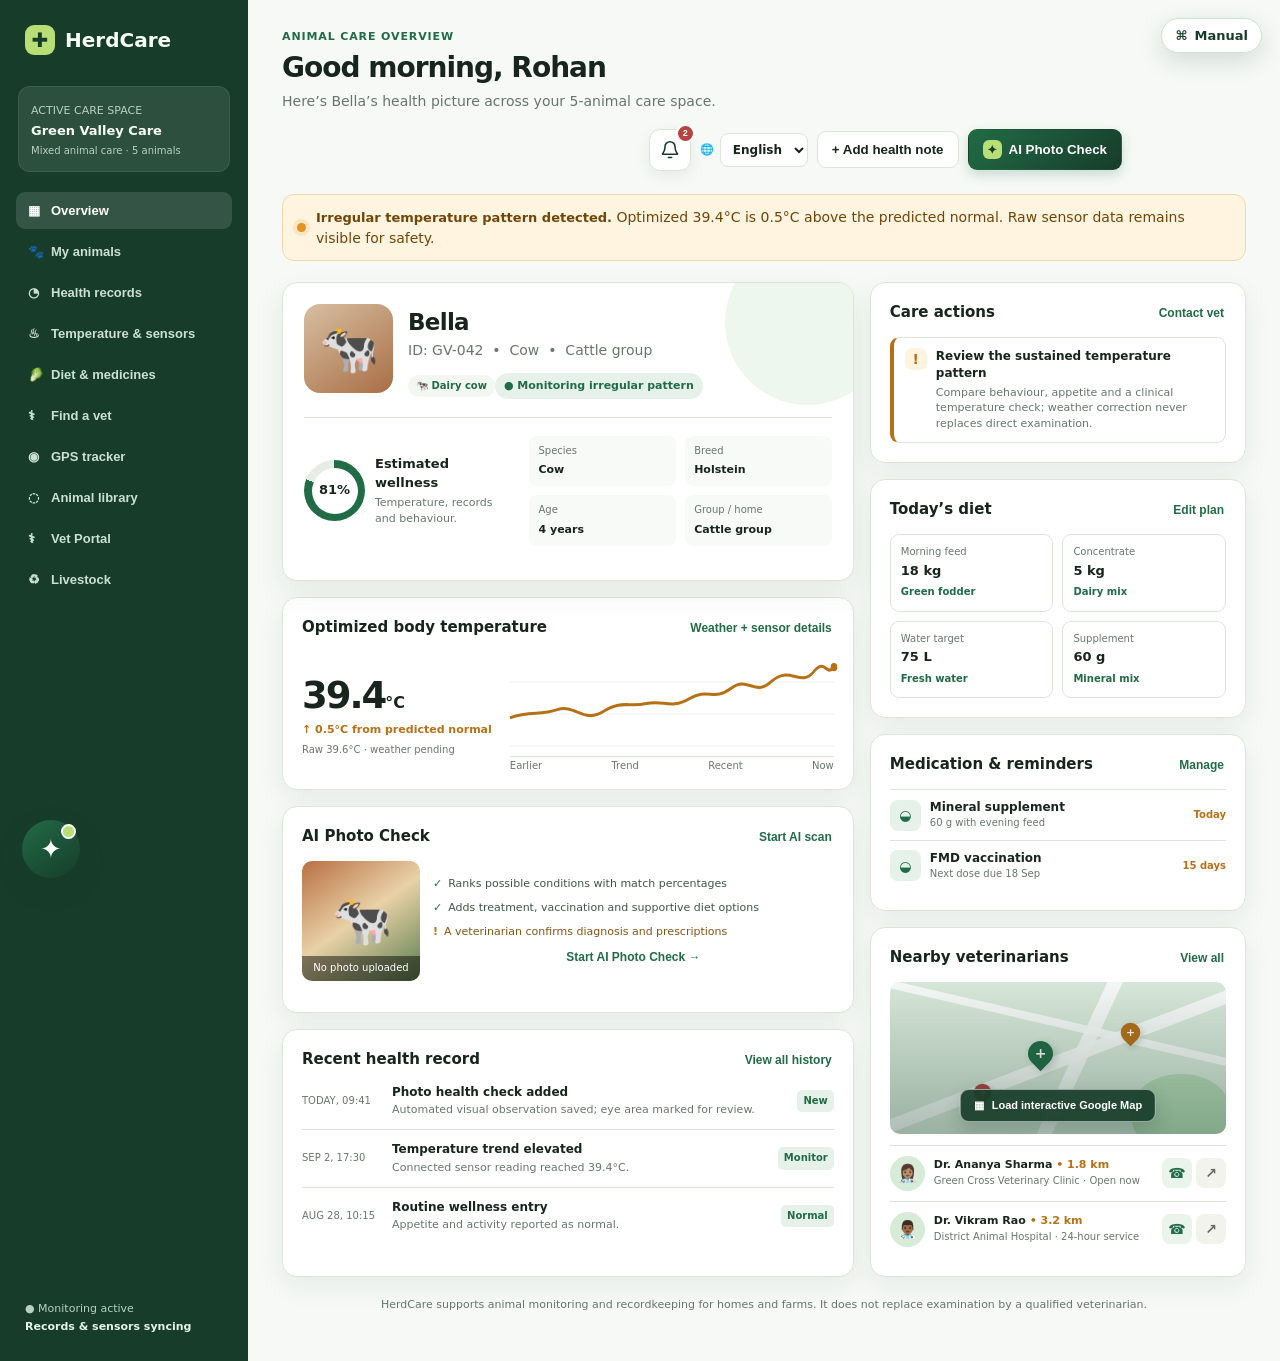
==== index.html @ 25c7f301 "Polish overview dashboard layout" ====
<!doctype html>
<html lang="en">
<head>
  <meta charset="utf-8">
  <meta name="viewport" content="width=device-width, initial-scale=1">
  <title>HerdCare — Animal Health & Herd Manager</title>
  <style>
    :root{--forest:#173d2a;--green:#216b46;--lime:#b7df75;--pale:#e6f2e9;--ink:#17251d;--muted:#68766c;--paper:#f6f9f5;--white:#fff;--line:#dce5dc;--amber:#b87017;--amber-bg:#fff4df;--red:#b74440;--red-bg:#fbe9e8;--shadow:0 14px 34px rgba(29,61,41,.08)}
    *{box-sizing:border-box}body{margin:0;background:var(--paper);color:var(--ink);font:14px/1.45 Inter,ui-sans-serif,system-ui,-apple-system,"Segoe UI",sans-serif}.shell{display:grid;grid-template-columns:248px 1fr;min-height:100vh}.sidebar{background:var(--forest);color:#f7fff8;padding:25px 16px;display:flex;flex-direction:column}.brand{display:flex;gap:10px;align-items:center;padding:0 9px;font-size:20px;font-weight:850}.brand-mark{width:30px;height:30px;display:grid;place-items:center;border-radius:9px;background:var(--lime);color:var(--forest);font-weight:900}.farm{margin:31px 2px 20px;padding:12px;border-radius:12px;background:#ffffff18;border:1px solid #ffffff15}.farm small,.side-foot{font-size:11px;color:#b8d1be}.farm strong{display:block;margin-top:3px;font-size:13px}.nav{display:grid;gap:4px}.nav button{border:0;background:transparent;color:#cce0d1;text-align:left;border-radius:9px;padding:11px 12px;font-weight:700;font-size:13px}.nav button:hover,.nav button.active{color:#fff;background:#ffffff20}.nav span{display:inline-block;width:23px}.side-foot{margin-top:auto;padding:0 9px;line-height:1.6}.side-foot strong{color:#e4f2e6;font-size:11px}.main{max-width:1530px;margin:auto;padding:29px 34px 48px;width:100%}.top{display:flex;justify-content:space-between;gap:18px;align-items:flex-start;margin-bottom:23px}.eyebrow{font-size:11px;font-weight:850;color:var(--green);letter-spacing:.08em;text-transform:uppercase}.top h1{font-size:28px;letter-spacing:-1px;margin:3px 0 2px}.top p{margin:0;color:var(--muted)}.tools{display:flex;gap:9px}.button{border:1px solid transparent;border-radius:9px;padding:10px 14px;background:#fff;color:var(--ink);font-weight:800;white-space:nowrap}.button.ghost{border-color:var(--line)}.button.primary{background:var(--green);color:#fff;box-shadow:0 5px 12px #216b4635}.card{background:#fff;border:1px solid var(--line);border-radius:15px;box-shadow:var(--shadow)}.notice{padding:12px 14px;border:1px solid #f0d7ae;border-radius:12px;background:var(--amber-bg);color:#714508;display:flex;gap:10px;align-items:center;margin-bottom:21px}.notice-dot{width:9px;height:9px;border-radius:50%;background:#e49322;box-shadow:0 0 0 4px #fbe5c0;flex:none}.notice strong{font-size:13px}.dashboard{display:grid;grid-template-columns:minmax(420px,1.52fr) minmax(330px,1fr);gap:20px}.stack{display:grid;gap:20px}.profile{padding:21px;overflow:hidden;position:relative}.profile:after{content:"";position:absolute;right:-37px;top:-43px;width:165px;height:165px;border-radius:50%;background:#edf7ee}.profile-head{display:flex;gap:15px;position:relative;z-index:1}.avatar{width:89px;height:89px;border-radius:16px;background:linear-gradient(145deg,#d7bfa1,#a96e46);display:grid;place-items:center;font-size:48px;overflow:hidden;flex:none}.avatar img,.photo-preview img,.tiny-avatar img{width:100%;height:100%;object-fit:cover}.identity h2{font-size:23px;letter-spacing:-.7px;margin:2px 0 1px}.identity p{margin:0;color:var(--muted)}.tag{display:inline-flex;gap:6px;align-items:center;margin-top:12px;padding:5px 9px;border-radius:99px;background:var(--pale);color:var(--green);font-size:11px;font-weight:850}.profile-bottom{display:grid;grid-template-columns:1fr 1.45fr;gap:17px;border-top:1px solid var(--line);padding-top:18px;margin-top:18px;position:relative;z-index:1}.score{display:flex;align-items:center;gap:10px}.score-ring{width:61px;height:61px;border-radius:50%;display:grid;place-items:center;position:relative;flex:none}.score-ring:after{content:"";position:absolute;width:46px;height:46px;border-radius:50%;background:#fff}.score-ring b{position:relative;z-index:1;font-size:13px}.score strong{display:block;font-size:13px}.score small{display:block;color:var(--muted);font-size:11px;margin-top:2px}.details{display:grid;grid-template-columns:repeat(2,1fr);gap:9px}.details div{padding:8px 9px;border-radius:8px;background:#f7faf7}.details small{display:block;color:var(--muted);font-size:10px}.details b{font-size:11px}.section,.wide-card,.info{padding:19px}.head{display:flex;justify-content:space-between;align-items:center;gap:8px;margin-bottom:15px}.head h2{font-size:15px;margin:0}.link{border:0;background:transparent;color:var(--green);font-weight:800;font-size:12px;padding:2px}.temp{display:flex;gap:18px;align-items:flex-end}.temp-main{min-width:117px}.temp-main b{font-size:37px;line-height:1;letter-spacing:-2px}.temp-main b span{font-size:16px;letter-spacing:0}.temp-main small{display:block;color:var(--amber);font-size:11px;font-weight:750;margin-top:8px}.trend{height:106px;flex:1;position:relative;background:repeating-linear-gradient(to bottom,transparent 0,transparent 30px,#edf2ed 31px,transparent 32px);border-bottom:1px solid var(--line)}.trend svg{position:absolute;inset:4px 0 13px;width:100%;height:83px;overflow:visible}.trend-labels{position:absolute;bottom:-17px;left:0;right:0;display:flex;justify-content:space-between;color:var(--muted);font-size:10px}.alerts{display:grid;gap:9px}.alert{padding:10px 11px;border:1px solid var(--line);border-left:4px solid var(--amber);border-radius:9px;display:flex;gap:9px}.alert.urgent{border-left-color:var(--red)}.alert-icon{width:22px;height:22px;border-radius:7px;background:var(--amber-bg);color:var(--amber);display:grid;place-items:center;font-weight:900;flex:none}.urgent .alert-icon{background:var(--red-bg);color:var(--red)}.alert strong{display:block;font-size:12px}.alert p{font-size:11px;color:var(--muted);margin:2px 0 0}.photo-check{display:grid;grid-template-columns:118px 1fr;gap:13px}.photo-preview{min-height:120px;position:relative;overflow:hidden;border-radius:10px;background:linear-gradient(145deg,#b87043,#e9d1a7 48%,#587d4d);display:grid;place-items:center;font-size:49px}.photo-preview small{position:absolute;bottom:0;left:0;right:0;padding:5px 6px;background:#0007;color:#fff;text-align:center;font-size:10px}.checklist{align-content:center;display:grid;gap:8px}.check{font-size:11px;color:#3d5744}.check:before{content:"✓";font-weight:900;color:var(--green);margin-right:6px}.check.warn{color:#875313}.check.warn:before{content:"!";color:var(--amber)}.log{display:grid}.log-row{display:grid;grid-template-columns:80px 1fr auto;gap:10px;align-items:center;padding:11px 0;border-top:1px solid var(--line)}.log-row:first-child{border-top:0;padding-top:0}.date{font-size:10px;color:var(--muted);text-transform:uppercase}.log-row strong{display:block;font-size:12px}.log-row p{font-size:11px;color:var(--muted);margin:1px 0 0}.mini{padding:4px 6px;border-radius:5px;background:var(--pale);color:var(--green);font-size:10px;font-weight:800}.diet-grid{display:grid;grid-template-columns:1fr 1fr;gap:9px}.diet-item{padding:10px;border:1px solid var(--line);border-radius:9px}.diet-item small{display:block;font-size:10px;color:var(--muted)}.diet-item b{font-size:13px}.diet-item span{font-size:10px;font-weight:800;color:var(--green)}.med{display:flex;gap:9px;align-items:center;padding:9px 0;border-top:1px solid var(--line)}.med:first-of-type{padding-top:0;border-top:0}.med-icon{display:grid;place-items:center;width:31px;height:31px;border-radius:8px;background:var(--pale);color:var(--green)}.med strong{display:block;font-size:12px}.med small{display:block;color:var(--muted);font-size:10px}.due{margin-left:auto;color:var(--amber);font-size:10px;font-weight:800}.map{height:152px;border-radius:10px;overflow:hidden;position:relative;background:#dcebdd;margin-bottom:11px}.road{position:absolute;background:#fff;opacity:.9}.road.a{width:140%;height:13px;left:-20%;top:48%;transform:rotate(-21deg)}.road.b{width:14px;height:155%;left:54%;top:-25%;transform:rotate(25deg)}.road.c{width:120%;height:8px;left:-15%;top:22%;transform:rotate(13deg)}.park{position:absolute;bottom:-20px;right:-5px;width:100px;height:80px;border-radius:48%;background:#b9dcb9}.pin{position:absolute;width:25px;height:25px;border-radius:50% 50% 50% 0;background:var(--green);transform:rotate(-45deg);box-shadow:0 4px 8px #173d2a33}.pin:after{content:"+";position:absolute;inset:0;display:grid;place-items:center;color:#fff;font-weight:900;transform:rotate(45deg)}.pin.a{left:41%;top:39%}.pin.b{left:68%;top:25%;background:var(--amber);scale:.78}.pin.c{left:24%;top:65%;background:var(--red);scale:.7}.vet{display:grid;grid-template-columns:36px 1fr auto;align-items:center;gap:8px;padding:10px 0;border-top:1px solid var(--line)}.vet:first-of-type{border-top:0}.vet-avatar{display:grid;place-items:center;width:35px;height:35px;border-radius:50%;background:#d6ebd8;font-size:17px}.vet strong{display:block;font-size:11px}.vet small{display:block;color:var(--muted);font-size:10px;margin-top:1px}.vet-actions{display:flex;gap:4px}.round{border:0;width:30px;height:30px;border-radius:8px;background:#eaf4eb;color:var(--green);display:grid;place-items:center;text-decoration:none;font-weight:900}.round.alt{background:#f3f3ed;color:#666}.page{display:none}.page.active{display:block}.page-head{display:flex;align-items:end;justify-content:space-between;gap:14px;margin-bottom:22px}.page-head h1{font-size:26px;letter-spacing:-.8px;margin:0}.page-head p{color:var(--muted);margin:4px 0 0}.cattle-grid{display:grid;grid-template-columns:repeat(auto-fill,minmax(240px,1fr));gap:15px}.animal-card{padding:17px;cursor:pointer;transition:.16s transform,.16s border-color,.16s box-shadow;background:var(--wellness-bg,#fff);border-color:var(--wellness-edge,var(--line));box-shadow:inset 5px 0 0 var(--wellness-accent,transparent),var(--shadow)}.animal-card:hover{transform:translateY(-2px);box-shadow:inset 5px 0 0 var(--wellness-accent,transparent),0 17px 36px rgba(29,61,41,.13)}.animal-card.wellness-green{--wellness-bg:#eff8ef;--wellness-edge:#add2b3;--wellness-accent:#2d7c4f}.animal-card.wellness-yellow{--wellness-bg:#fff9dc;--wellness-edge:#ead778;--wellness-accent:#a47c00}.animal-card.wellness-orange{--wellness-bg:#fff0df;--wellness-edge:#e8b276;--wellness-accent:#bd6815}.animal-card.wellness-red{--wellness-bg:#fdebea;--wellness-edge:#e2a29e;--wellness-accent:#b74440}.animal-top{display:flex;align-items:center;gap:10px}.tiny-avatar{width:45px;height:45px;border-radius:11px;background:#e6c8aa;display:grid;place-items:center;font-size:26px;overflow:hidden}.animal-card h2{margin:0;font-size:16px}.animal-card p{margin:1px 0;font-size:11px;color:var(--muted)}.animal-stat{margin-top:15px;padding-top:12px;border-top:1px solid color-mix(in srgb,var(--wellness-accent,var(--line)) 30%,transparent);display:flex;justify-content:space-between;gap:10px;font-size:11px}.animal-stat b{color:var(--wellness-accent,var(--green))}.wellness-label{display:block;margin-top:2px;color:var(--wellness-accent,var(--green));font-size:10px;font-weight:850}.wellness-legend{display:flex;flex-wrap:wrap;gap:8px;margin:-7px 0 16px}.wellness-legend span{display:inline-flex;align-items:center;gap:6px;padding:6px 9px;border:1px solid var(--legend-edge);border-radius:999px;background:var(--legend-bg);color:#33443a;font-size:10px;font-weight:800}.wellness-legend i{width:9px;height:9px;border-radius:50%;background:var(--legend-accent)}.legend-green{--legend-bg:#eff8ef;--legend-edge:#add2b3;--legend-accent:#2d7c4f}.legend-yellow{--legend-bg:#fff9dc;--legend-edge:#ead778;--legend-accent:#a47c00}.legend-orange{--legend-bg:#fff0df;--legend-edge:#e8b276;--legend-accent:#bd6815}.legend-red{--legend-bg:#fdebea;--legend-edge:#e2a29e;--legend-accent:#b74440}.two-col{display:grid;grid-template-columns:minmax(0,1.45fr) minmax(300px,.75fr);gap:20px}.history-row{display:grid;grid-template-columns:105px 1fr auto;gap:15px;padding:13px 0;border-top:1px solid var(--line)}.history-row:first-child{padding-top:0;border-top:0}.history-row h3{font-size:13px;margin:0}.history-row p{font-size:12px;color:var(--muted);margin:3px 0 0}.timeline-date{font-size:11px;color:var(--muted);font-weight:750}.info h2{font-size:15px;margin:0 0 12px}.info p{font-size:12px;color:var(--muted)}.reading{font-size:45px;font-weight:850;letter-spacing:-2px}.reading span{font-size:19px}.range{font-size:11px;color:var(--muted)}.form{display:grid;gap:12px}.form label{font-size:11px;font-weight:800}.form input,.form textarea,.form select{display:block;width:100%;margin-top:5px;padding:9px;border:1px solid var(--line);border-radius:8px;background:#fff;color:var(--ink)}.form textarea{min-height:78px;resize:vertical}.sensor-control{display:flex;gap:8px;align-items:center;padding:12px;border:1px solid var(--line);border-radius:10px;background:#f6faf6}.switch{width:42px;height:24px;border:0;border-radius:999px;background:#cbd5cd;position:relative;flex:none}.switch:after{content:"";position:absolute;width:18px;height:18px;top:3px;left:3px;border-radius:50%;background:#fff;transition:.15s}.switch.on{background:var(--green)}.switch.on:after{left:21px}.edit-list{display:grid;gap:10px}.edit-row{display:flex;justify-content:space-between;gap:10px;align-items:center;padding:12px;border:1px solid var(--line);border-radius:10px}.edit-row b{display:block;font-size:12px}.edit-row small{display:block;color:var(--muted);font-size:11px}.delete{border:0;border-radius:6px;padding:6px 8px;background:#fff0ef;color:var(--red);font-weight:800}.directory{display:grid;gap:11px}.directory-vet{display:grid;grid-template-columns:45px 1fr auto;gap:10px;align-items:center;padding:15px}.directory-vet h2{font-size:14px;margin:0}.directory-vet p{font-size:11px;color:var(--muted);margin:3px 0}.emergency{font-size:10px;font-weight:850;color:var(--red)}.modal{display:none;align-items:center;justify-content:center;position:fixed;z-index:20;inset:0;padding:20px;background:#0c221566}.modal.open{display:flex}.modal-box{max-width:520px;max-height:91vh;width:100%;overflow:auto;padding:22px;border-radius:16px;background:#fff;box-shadow:0 24px 60px #0003}.modal-box h2{font-size:20px;letter-spacing:-.5px;margin:0 0 4px}.modal-box>p{font-size:12px;color:var(--muted);margin:0 0 16px}.modal-actions{display:flex;justify-content:flex-end;gap:8px;margin-top:17px}.toast{display:none;position:fixed;z-index:30;right:22px;bottom:20px;padding:12px 14px;border-radius:9px;background:var(--forest);color:#fff;box-shadow:var(--shadow)}.toast.show{display:block}.small-note{font-size:11px;color:var(--muted);margin:12px 0 0}.footer{margin:20px 0 0;text-align:center;color:var(--muted);font-size:11px}
    @media(max-width:1060px){.dashboard{grid-template-columns:1fr}.stack.right{grid-template-columns:1fr 1fr;align-items:start}.stack.right .vets-card{grid-column:span 2}.two-col{grid-template-columns:1fr}}@media(max-width:720px){.shell{grid-template-columns:1fr}.sidebar{display:none}.main{padding:20px 15px 35px}.top,.page-head{flex-direction:column;align-items:stretch}.tools{width:100%}.tools .button{flex:1}.stack.right{grid-template-columns:1fr}.stack.right .vets-card{grid-column:auto}.profile-bottom{grid-template-columns:1fr}.photo-check{grid-template-columns:100px 1fr}.temp{gap:10px}.temp-main{min-width:96px}.temp-main b{font-size:30px}.history-row{grid-template-columns:70px 1fr}.history-row .mini{display:none}.directory-vet{grid-template-columns:42px 1fr}.directory-vet .vet-actions{grid-column:2}.details{grid-template-columns:repeat(4,1fr)}.details div{padding:6px}.details small{font-size:9px}.details b{font-size:10px}}
    /* Live Maps embeds replace the illustrative clinic map when the prototype is online. */
    .map iframe{display:block;width:100%;height:100%;border:0}
    .map-gate:after{content:"";position:absolute;inset:0;background:linear-gradient(180deg,#173d2a08,#173d2a55);pointer-events:none}.map-load{position:absolute;z-index:2;left:50%;bottom:12px;transform:translateX(-50%);border:1px solid #ffffff88;border-radius:9px;padding:9px 13px;background:#173d2aeb;color:#fff;box-shadow:0 7px 18px #173d2a38;font-size:11px;font-weight:850;white-space:nowrap}.map-load:hover{background:#216b46}.map-load span{margin-right:5px}.map-live{background:#edf3ed}.map-status{position:absolute;z-index:2;inset:auto 10px 10px;padding:8px 10px;border-radius:8px;background:#173d2ae8;color:#fff;font-size:10px;text-align:center}.map-status a{color:#dff3b2;font-weight:850}
    .map-caption{margin:-3px 0 12px;font-size:10px;color:var(--muted)}
    .thermal-summary{display:grid;grid-template-columns:repeat(4,minmax(0,1fr));gap:12px;margin-bottom:20px}.thermal-metric{padding:16px}.thermal-metric small{display:block;color:var(--muted);font-size:10px;font-weight:800;letter-spacing:.04em;text-transform:uppercase}.thermal-metric b{display:block;margin:5px 0 2px;font-size:25px;letter-spacing:-.8px}.thermal-metric span{display:block;color:var(--muted);font-size:10px}.thermal-metric.primary{border-color:#a9cead;background:linear-gradient(145deg,#fff,#f0f8f1)}.thermal-metric.weather{background:linear-gradient(145deg,#fff,#f2f7fb)}.thermal-status{margin:0 0 18px;padding:12px 14px;border-left:4px solid var(--green);border-radius:9px;background:#eff8ef;color:#315d3d;font-size:12px}.thermal-status.monitor{border-left-color:var(--amber);background:var(--amber-bg);color:#714508}.thermal-status.urgent{border-left-color:var(--red);background:var(--red-bg);color:#77302d}.weather-tools{display:grid;grid-template-columns:1fr auto;gap:8px}.weather-tools input{margin:0}.weather-tools .button{padding:9px 11px}.forecast-strip{display:grid;grid-template-columns:repeat(6,1fr);gap:7px;margin-top:14px}.forecast-hour{padding:9px 5px;border:1px solid var(--line);border-radius:9px;background:#f8faf8;text-align:center}.forecast-hour time,.forecast-hour small{display:block;color:var(--muted);font-size:9px}.forecast-hour b{display:block;margin:3px 0;font-size:12px}.temperature-chart{height:205px;margin-top:18px}.temperature-chart svg{display:block;width:100%;height:170px;overflow:visible}.chart-legend{display:flex;flex-wrap:wrap;gap:12px;margin-top:7px;color:var(--muted);font-size:10px}.chart-legend i{display:inline-block;width:18px;height:3px;margin-right:5px;vertical-align:middle;border-radius:4px}.stream{width:100%;border-collapse:collapse;font-size:11px}.stream th,.stream td{padding:10px 8px;border-top:1px solid var(--line);text-align:left}.stream th{border-top:0;color:var(--muted);font-size:9px;text-transform:uppercase}.stream td:last-child{font-weight:800}.method-list{display:grid;gap:10px;margin:0;padding:0;list-style:none}.method-list li{padding:11px;border:1px solid var(--line);border-radius:9px;font-size:11px}.method-list b{display:block;margin-bottom:2px;color:var(--green)}.sensor-type-note{margin:10px 0 0;padding:10px;border-radius:8px;background:#f6faf6;color:var(--muted);font-size:10px}.weather-credit{color:var(--muted);font-size:9px}.weather-credit a{color:var(--green)}
    @media(max-width:900px){.thermal-summary{grid-template-columns:repeat(2,1fr)}}@media(max-width:560px){.thermal-summary{grid-template-columns:1fr}.forecast-strip{grid-template-columns:repeat(3,1fr)}.weather-tools{grid-template-columns:1fr}.stream{font-size:10px}.stream th,.stream td{padding:8px 5px}}
  </style>
  <style>
    /* Inclusive animal management: clear for one pet, efficient for a 1,000-animal herd. */
    .farm span{display:block;margin-top:3px;color:#b8d1be;font-size:10px}.care-scale{display:flex;flex-wrap:wrap;gap:7px;margin:-6px 0 18px}.care-scale button{display:flex;align-items:center;gap:6px;border:1px solid var(--line);border-radius:10px;padding:8px 11px;background:#fff;color:var(--muted);font-size:11px;font-weight:800;cursor:pointer}.care-scale button.active{border-color:var(--green);background:var(--pale);color:var(--green);box-shadow:0 4px 12px #216b4614}.animal-summary-grid{display:grid;grid-template-columns:repeat(4,minmax(0,1fr));gap:11px;margin-bottom:16px}.animal-summary{padding:14px 15px}.animal-summary small,.animal-summary span{display:block;color:var(--muted);font-size:10px}.animal-summary strong{display:block;margin:3px 0;font-size:25px;letter-spacing:-.7px}.animal-summary.attention strong{color:var(--amber)}.animal-toolbar{display:grid;grid-template-columns:minmax(220px,1fr) repeat(2,minmax(130px,.35fr)) auto;gap:9px;align-items:center;margin-bottom:14px;padding:12px;border:1px solid var(--line);border-radius:13px;background:#fff;box-shadow:var(--shadow)}.animal-toolbar input,.animal-toolbar select{width:100%;height:39px;border:1px solid var(--line);border-radius:9px;background:#f9fbf9;color:var(--ink);padding:0 11px;font:inherit}.animal-toolbar input:focus,.animal-toolbar select:focus{outline:3px solid #b7df7555;border-color:var(--green)}.view-toggle{display:flex;border:1px solid var(--line);border-radius:9px;padding:3px;background:#f7faf7}.view-toggle button{border:0;border-radius:6px;padding:7px 9px;background:transparent;color:var(--muted);font-size:11px;font-weight:850;cursor:pointer}.view-toggle button.active{background:#fff;color:var(--green);box-shadow:0 2px 7px #173d2a18}.animal-actions{display:flex;flex-wrap:wrap;gap:8px;margin-bottom:16px}.animal-count-note{margin:0 0 10px;color:var(--muted);font-size:11px}.animal-group{display:inline-flex;margin-top:5px;padding:3px 7px;border-radius:999px;background:#ffffff9c;color:var(--wellness-accent,var(--green));font-size:9px;font-weight:850}.animal-card-meta{display:flex;flex-wrap:wrap;gap:6px;margin-top:11px;color:var(--muted);font-size:10px}.animal-card-meta span{padding:4px 6px;border-radius:6px;background:#ffffff78}.cattle-grid.animals-list{grid-template-columns:1fr;gap:9px}.animals-list .animal-card{display:grid;grid-template-columns:minmax(220px,1.2fr) minmax(190px,.72fr) minmax(210px,.72fr) auto;align-items:center;gap:14px;padding:13px 16px}.animals-list .animal-stat{margin:0;padding:0;border:0}.animals-list .animal-card-meta{margin:0}.animals-list .animal-delete{margin:0;white-space:nowrap}.empty-animals{grid-column:1/-1;padding:34px;text-align:center;border:1px dashed #b9cbbd;border-radius:14px;background:#fff;color:var(--muted)}.empty-animals b{display:block;margin-bottom:3px;color:var(--ink)}.scale-help{margin-bottom:15px;padding:12px 14px;border:1px solid #cfe4d1;border-radius:12px;background:linear-gradient(135deg,#f1f8f2,#fff);color:#365c3e;font-size:11px}.scale-help strong{display:block;margin-bottom:2px;font-size:12px}.species-avatar{background:#fff;border:1px solid #d9e5da}.profile-species{display:inline-flex;align-items:center;gap:5px;margin-top:8px;padding:4px 8px;border-radius:99px;background:#f2f7f2;color:var(--green);font-size:10px;font-weight:850}
    @media(max-width:1100px){.animals-list .animal-card{grid-template-columns:minmax(210px,1.2fr) minmax(180px,.8fr) auto}.animals-list .animal-card-meta{display:none}}
    @media(max-width:1000px){.animal-summary-grid{grid-template-columns:repeat(2,1fr)}.animal-toolbar{grid-template-columns:1fr 1fr}.animal-toolbar input{grid-column:1/-1}.view-toggle{justify-self:end}}
    @media(max-width:720px){.animal-summary-grid{grid-template-columns:1fr 1fr}.animal-toolbar{grid-template-columns:1fr}.animal-toolbar input{grid-column:auto}.view-toggle{justify-self:stretch}.view-toggle button{flex:1}.animals-list .animal-card{grid-template-columns:1fr;gap:8px}.animals-list .animal-stat,.animals-list .animal-card-meta{margin-top:8px}.animal-actions .button{flex:1}.care-scale button{flex:1;justify-content:center;min-width:120px}}
  </style>
  <style>
    /* Overview layout polish: a calm hierarchy from health summary to supporting care. */
    .top>div:first-child{min-width:0}.top .tools{align-items:center;justify-content:flex-end;flex-wrap:wrap}.top .language-control{margin-left:0}.dashboard,.dashboard .stack{gap:16px}.dashboard .card{min-width:0;box-shadow:0 10px 28px rgba(29,61,41,.065)}.dashboard .head{margin-bottom:13px}.dashboard .head .link{white-space:nowrap}.dashboard .section{overflow:hidden}.dashboard .profile{box-shadow:0 12px 30px rgba(29,61,41,.08)}
    @media(max-width:1320px) and (min-width:721px){.top{flex-direction:column;align-items:stretch}.top>.tools{width:100%;justify-content:flex-end}.top h1{max-width:none}.top p{max-width:720px}}
    @media(max-width:1060px){.dashboard{grid-template-columns:minmax(0,1fr)}.dashboard>.stack{display:contents}.dashboard>.stack:first-child>section:nth-child(1){grid-row:1}.dashboard>.stack.right>section:nth-child(1){grid-row:2}.dashboard>.stack:first-child>section:nth-child(2){grid-row:3}.dashboard>.stack:first-child>section:nth-child(3){grid-row:4}.dashboard>.stack.right>section:nth-child(2){grid-row:5}.dashboard>.stack.right>section:nth-child(3){grid-row:6}.dashboard>.stack:first-child>section:nth-child(4){grid-row:7}.dashboard>.stack.right>section:nth-child(4){grid-row:8}.dashboard .vets-card{grid-column:auto}}
    @media(max-width:720px){.top{gap:14px;margin-bottom:18px}.top h1{font-size:25px;line-height:1.12}.top>.tools{display:grid;grid-template-columns:42px minmax(112px,auto) minmax(130px,1fr) minmax(140px,1fr);gap:8px;align-items:center}.top>.tools .notification-root{grid-column:1}.top>.tools .language-control{grid-column:2;margin:0}.top>.tools .button{width:100%;min-width:0}.dashboard,.dashboard .stack{gap:13px}.section,.profile{padding:16px}.profile-head{align-items:flex-start}.profile-bottom{gap:14px}.details{grid-template-columns:repeat(2,1fr)}.head{align-items:flex-start}.photo-check{grid-template-columns:90px minmax(0,1fr)}}
    @media(max-width:520px){.top>.tools{grid-template-columns:42px minmax(0,1fr)}.top>.tools .button{grid-column:1/-1}.top>.tools .language-control select{width:100%}.profile-head{gap:12px}.avatar{width:70px;height:70px;font-size:38px}.identity h2{font-size:20px}.identity p{font-size:11px}.profile-bottom{grid-template-columns:1fr}.temp{align-items:stretch;flex-direction:column}.temp-main{min-width:0}.trend{width:100%}.diet-grid{grid-template-columns:1fr}.log-row{grid-template-columns:62px minmax(0,1fr)}.photo-check{grid-template-columns:1fr}.photo-preview{min-height:150px}}
  </style>
</head>
<body>
  <div id="app"></div>
  <div class="modal" id="modal"><div class="modal-box" role="dialog" aria-modal="true"><h2 id="modal-title"></h2><p id="modal-copy"></p><form class="form" id="modal-form"></form></div></div>
  <div class="toast" id="toast" role="status"></div>
  <script>
  (()=>{
    const KEY='herdcare-working-prototype-v1';
    const demo={selected:'GV-042',sensorOn:true,cattle:[{id:'GV-042',name:'Bella',type:'Dairy cow',breed:'Holstein',age:'4 years',weight:'546 kg',lastCalved:'14 May',temp:39.6,usual:38.9,photo:'',notes:[{date:'Today, 09:41',title:'Photo health check added',detail:'Automated visual observation saved; eye area marked for review.',label:'New'},{date:'Sep 2, 17:30',title:'Temperature trend elevated',detail:'Connected sensor reading reached 39.4°C.',label:'Monitor'},{date:'Aug 28, 10:15',title:'Routine wellness entry',detail:'Appetite and activity reported as normal.',label:'Normal'}],diet:[['Morning feed','18 kg','Green fodder'],['Concentrate','5 kg','Dairy mix'],['Water target','75 L','Fresh water'],['Supplement','60 g','Mineral mix']],meds:[{name:'Mineral supplement',detail:'60 g with evening feed',due:'Today'},{name:'FMD vaccination',detail:'Next dose due 18 Sep',due:'15 days'}]}],vets:[{name:'Dr. Ananya Sharma',clinic:'Green Cross Veterinary Clinic',address:'12 Farm Road, Green Valley',phone:'+919800123456',distance:'1.8 km',open:'Open now',emoji:'👩🏽‍⚕️',emergency:false},{name:'Dr. Vikram Rao',clinic:'District Animal Hospital',address:'Market Road, Green Valley',phone:'+919800789012',distance:'3.2 km',open:'24-hour service',emoji:'👨🏾‍⚕️',emergency:true},{name:'Dr. Meera Patel',clinic:'Rural Livestock Care',address:'Highway 7, Green Valley',phone:'+919800456789',distance:'4.5 km',open:'Open until 20:00',emoji:'👩🏽‍⚕️',emergency:false}]};
    let state;try{state=JSON.parse(localStorage.getItem(KEY))||demo}catch{state=demo}
    const PAGES=['overview','cattle','history','sensor','diet','vets'];
    let page=PAGES.includes(location.hash.slice(1))?location.hash.slice(1):'overview';
    const app=document.getElementById('app'),modal=document.getElementById('modal'),toast=document.getElementById('toast');
    const clamp=(value,min,max)=>Math.min(max,Math.max(min,value));
    const median=values=>{const sorted=values.filter(Number.isFinite).sort((a,b)=>a-b);if(!sorted.length)return NaN;const middle=Math.floor(sorted.length/2);return sorted.length%2?sorted[middle]:(sorted[middle-1]+sorted[middle])/2};
    const esc=x=>String(x).replace(/[&<>'"]/g,c=>({'&':'&amp;','<':'&lt;','>':'&gt;',"'":'&#39;','"':'&quot;'}[c]));
    const now=()=>new Date().toLocaleString('en-US',{month:'short',day:'numeric',hour:'2-digit',minute:'2-digit'});
    const speciesCatalog={Dog:{emoji:'🐕',normal:38.6,group:'Home pets'},Cat:{emoji:'🐈',normal:38.4,group:'Home pets'},Cow:{emoji:'🐄',normal:38.9,group:'Cattle group'},Buffalo:{emoji:'🐃',normal:38.5,group:'Buffalo group'},Goat:{emoji:'🐐',normal:39.2,group:'Goat group'},Sheep:{emoji:'🐑',normal:39.1,group:'Small ruminants'},Other:{emoji:'🐾',normal:38.8,group:'Other animals'}};
    const inferSpecies=c=>{const text=`${c.species||''} ${c.type||''} ${c.breed||''}`.toLowerCase();return text.includes('buffalo')?'Buffalo':text.includes('goat')?'Goat':text.includes('sheep')?'Sheep':text.includes('dog')?'Dog':text.includes('cat')?'Cat':text.includes('cow')||text.includes('cattle')?'Cow':'Other'};
    const speciesMeta=value=>speciesCatalog[value]||speciesCatalog.Other;
    const starterSamples=[
      {id:'HOME-DOG-01',name:'Bruno',species:'Dog',type:'Companion dog',breed:'Indian Pariah',age:'3 years',weight:'21 kg',group:'Home pets',temp:38.7,usual:38.6,notes:[{date:'Today, 08:10',title:'Morning check',detail:'Appetite, walk and activity normal.',label:'Normal'}],diet:[['Morning meal','1 serving','Balanced dog food'],['Water','Always available','Fresh water']],meds:[]},
      {id:'HOME-CAT-01',name:'Misti',species:'Cat',type:'Companion cat',breed:'Domestic shorthair',age:'2 years',weight:'4.2 kg',group:'Home pets',temp:38.5,usual:38.4,notes:[{date:'Yesterday, 19:30',title:'Behaviour check',detail:'Eating and grooming normally.',label:'Normal'}],diet:[['Daily meals','3 small meals','Balanced cat food'],['Water','Always available','Fresh water']],meds:[]},
      {id:'GV-BF-07',name:'Gauri',species:'Buffalo',type:'Dairy buffalo',breed:'Murrah',age:'5 years',weight:'575 kg',group:'Buffalo group',temp:38.7,usual:38.5,notes:[{date:'Today, 07:15',title:'Milking check',detail:'Feed intake and movement normal.',label:'Normal'}],diet:[['Green fodder','22 kg','Seasonal fodder'],['Water target','80 L','Fresh water']],meds:[]},
      {id:'GV-GT-18',name:'Tara',species:'Goat',type:'Dairy goat',breed:'Jamunapari',age:'2 years',weight:'42 kg',group:'Goat group',temp:39.3,usual:39.2,notes:[{date:'Today, 07:40',title:'Group observation',detail:'Active with normal appetite.',label:'Normal'}],diet:[['Browse & fodder','4 kg','Mixed forage'],['Water','6 L','Fresh water']],meds:[]}
    ];
    const normalizeState=()=>{
      state.weather={name:'New Delhi (demo)',latitude:28.6139,longitude:77.209,current:null,apparent:null,humidity:null,high:null,low:null,hours:[],updated:null,status:'idle',...(state.weather||{})};
      state.workspace={name:'Green Valley Care',mode:'mixed',...(state.workspace||{})};
      if(!state.schemaVersion&&state.cattle?.length===1&&state.cattle[0]?.id==='GV-042')state.cattle.push(...starterSamples.map(item=>({...item,photo:''})));
      state.schemaVersion=2;
      state.cattle=(state.cattle||[]).map(c=>{
        c.notes=c.notes||[];c.diet=c.diet||[];c.meds=c.meds||[];
        c.species=c.species||inferSpecies(c);c.group=c.group||speciesMeta(c.species).group;c.type=c.type||c.species;c.photo=c.photo||'';
        c.sensorType=c.sensorType||'surface';c.referenceAmbient=Number.isFinite(c.referenceAmbient)?c.referenceAmbient:25;c.ambientSensitivity=Number.isFinite(c.ambientSensitivity)?c.ambientSensitivity:.035;
        if(!Array.isArray(c.readings)||!c.readings.length){const seed=[c.usual-.1,c.usual,c.usual+.1,c.temp-.2,c.temp];c.readings=seed.map((raw,index)=>({at:new Date(Date.now()-(seed.length-1-index)*15*60000).toISOString(),raw:Number(raw.toFixed(1)),ambient:25,apparent:25,source:index===seed.length-1?'sensor':'history'}))}
        return c;
      });
      state.animalView=state.animalView||(state.cattle.length>12?'list':'cards');
    };
    normalizeState();
    localStorage.setItem(KEY,JSON.stringify(state));
    const save=()=>localStorage.setItem(KEY,JSON.stringify(state));
    const animal=()=>state.cattle.find(c=>c.id===state.selected)||state.cattle[0];
    const effectiveAmbient=reading=>Number.isFinite(reading?.ambient)?(.7*reading.ambient+.3*(Number.isFinite(reading.apparent)?reading.apparent:reading.ambient)):25;
    const correctReading=(reading,c)=>{const raw=Number(reading?.raw);if(c.sensorType!=='surface'||!Number.isFinite(raw))return raw;const bias=clamp((effectiveAmbient(reading)-c.referenceAmbient)*c.ambientSensitivity,-.6,.6);return raw-bias};
    function temperatureAnalysis(c){
      const live={raw:Number(c.temp),ambient:state.weather.current,apparent:state.weather.apparent};
      const corrected=correctReading(live,c);
      const recent=(c.readings||[]).slice(-5).map(reading=>correctReading(reading,c)).filter(Number.isFinite);
      const smoothed=Number.isFinite(median(recent))?median(recent):corrected;
      const stable=recent.filter(value=>Math.abs(value-c.usual)<=.5);
      const predicted=clamp(.8*c.usual+.2*(Number.isFinite(median(stable))?median(stable):c.usual),c.usual-.2,c.usual+.2);
      const optimized=.72*corrected+.28*smoothed;
      const delta=optimized-predicted;
      const recentDeltas=recent.slice(-3).map(value=>value-predicted);
      const persistent=recentDeltas.length===3&&recentDeltas.every(value=>Math.abs(value)>=.35)&&recentDeltas.every(value=>Math.sign(value)===Math.sign(recentDeltas[0]));
      const level=c.temp>=40||c.temp<=37.5||Math.abs(delta)>=.9?'urgent':Math.abs(delta)>=.45||persistent?'monitor':'stable';
      const bias=Number(c.temp)-corrected;
      return{raw:Number(c.temp),corrected,smoothed,predicted,optimized,delta,bias,persistent,level};
    }
    const wellness=c=>{const a=temperatureAnalysis(c),records=(c.notes||[]).slice(0,8),temperatureRisk=Math.max(0,Math.abs(a.delta)-.2)*22,recordRisk=Math.min(16,records.reduce((sum,n)=>sum+(/urgent/i.test(n.label)?12:/monitor|review/i.test(n.label)?4:0),0)),behaviourRisk=records.some(n=>/reduced appetite|not eating|inactive|letharg|restless|aggress|isolat|limp|cough|diarr|weak|marked for review/i.test(`${n.title} ${n.detail}`))?4:0;return clamp(Math.round(96-temperatureRisk-recordRisk-behaviourRisk),40,98)};
    const wellnessBand=score=>score>85?{key:'green',label:'Stable range'}:score>=75?{key:'yellow',label:'Watch closely'}:score>=60?{key:'orange',label:'Needs attention'}:{key:'red',label:'High concern'};
    const status=c=>({urgent:'Urgent veterinary attention',monitor:'Monitoring irregular pattern',stable:'Looks stable'})[temperatureAnalysis(c).level];
    const image=c=>c.photo?`<img src="${c.photo}" alt="${esc(c.name)} health-check photo">`:speciesMeta(c.species).emoji;
    const nav=[['overview','▦','Overview'],['cattle','🐾','My animals'],['history','◔','Health records'],['sensor','♨','Temperature & sensors'],['diet','🥬','Diet & medicines'],['vets','⚕','Find a vet']];
    const goPage=next=>{page=next;window.history.replaceState(null,'',`#${next}`);render()};
    function frame(content,title,subtitle,tools=''){const modeLabel={home:'Home & pets',mixed:'Mixed animal care',farm:'Farm & herd'}[state.workspace.mode]||'Mixed animal care';app.innerHTML=`<div class="shell"><aside class="sidebar"><div class="brand"><div class="brand-mark">✚</div>HerdCare</div><div class="farm"><small>ACTIVE CARE SPACE</small><strong>${esc(state.workspace.name)}</strong><span>${modeLabel} · ${state.cattle.length} animals</span></div><nav class="nav">${nav.map(n=>`<button class="${page===n[0]?'active':''}" data-page="${n[0]}"><span>${n[1]}</span>${n[2]}</button>`).join('')}</nav><div class="side-foot">${state.sensorOn?'● Monitoring active':'○ Monitoring paused'}<br><strong>${state.sensorOn?'Records & sensors syncing':'Manual entry mode'}</strong></div></aside><main class="main"><header class="top"><div><div class="eyebrow">${page==='overview'?'Animal care overview':'HerdCare'}</div><h1>${title}</h1><p>${subtitle}</p></div>${tools}</header>${content}<p class="footer">HerdCare supports animal monitoring and recordkeeping for homes and farms. It does not replace examination by a qualified veterinarian.</p></main></div>`;document.querySelectorAll('[data-page]').forEach(b=>b.onclick=()=>goPage(b.dataset.page))}
    function vetRow(v){return `<div class="vet"><div class="vet-avatar">${v.emoji}</div><div><strong>${esc(v.name)} <span style="color:#b87017">• ${esc(v.distance)}</span></strong><small>${esc(v.clinic)} · ${esc(v.open)}</small></div><div class="vet-actions"><a class="round" href="tel:${esc(v.phone)}" title="Call ${esc(v.name)}">☎</a><a class="round alt" target="_blank" rel="noopener" href="https://www.google.com/maps/search/?api=1&query=${encodeURIComponent(v.address)}" title="Directions">↗</a></div></div>`}
    function mapGate(place,label){return `<div class="map map-gate" data-map-place="${esc(place)}" data-map-label="${esc(label)}"><div class="road a"></div><div class="road b"></div><div class="road c"></div><div class="park"></div><div class="pin a"></div><div class="pin b"></div><div class="pin c"></div><button class="map-load" type="button" data-load-map><span>▦</span> Load interactive Google Map</button></div>`}
    function bindMapGates(){document.querySelectorAll('[data-load-map]').forEach(button=>button.onclick=()=>{const map=button.closest('[data-map-place]'),place=map.dataset.mapPlace,label=map.dataset.mapLabel,frame=document.createElement('iframe'),status=document.createElement('div');button.disabled=true;status.className='map-status';status.textContent='Loading Google Maps…';frame.title=label;frame.loading='eager';frame.referrerPolicy='no-referrer-when-downgrade';frame.allowFullscreen=true;map.className='map map-live';map.replaceChildren(status,frame);frame.onload=()=>status.remove();frame.src=`https://www.google.com/maps?q=${encodeURIComponent(place)}&output=embed`;setTimeout(()=>{if(status.isConnected)status.innerHTML=`Map is taking longer than expected. <a href="https://www.google.com/maps/search/?api=1&query=${encodeURIComponent(place)}" target="_blank" rel="noopener">Open Google Maps ↗</a>`},8000)})}
    function overview(){
      const c=animal(),a=temperatureAnalysis(c),score=wellness(c),warning=a.level!=='stable';
      const alert=`<div class="alerts"><div class="alert ${a.level==='urgent'?'urgent':''}"><div class="alert-icon">!</div><div><strong>${warning?'Review the sustained temperature pattern':'Continue routine monitoring'}</strong><p>${warning?'Compare behaviour, appetite and a clinical temperature check; weather correction never replaces direct examination.':`${esc(c.name)}’s optimized reading is close to the predicted individual baseline.`}</p></div></div></div>`;
      const html=`${warning?`<div class="notice"><div class="notice-dot"></div><div><strong>Irregular temperature pattern detected.</strong> Optimized ${a.optimized.toFixed(1)}°C is ${Math.abs(a.delta).toFixed(1)}°C ${a.delta>=0?'above':'below'} the predicted normal. Raw sensor data remains visible for safety.</div></div>`:''}<div class="dashboard"><div class="stack"><section class="card profile"><div class="profile-head"><div class="avatar">${image(c)}</div><div class="identity"><h2>${esc(c.name)}</h2><p>ID: ${esc(c.id)} &nbsp;•&nbsp; ${esc(c.species)} &nbsp;•&nbsp; ${esc(c.group)}</p><span class="profile-species">${speciesMeta(c.species).emoji} ${esc(c.type)}</span><span class="tag">● ${status(c)}</span></div></div><div class="profile-bottom"><div class="score"><div class="score-ring" style="background:conic-gradient(var(--green) 0 ${score*3.6}deg,#e7ece7 ${score*3.6}deg)"><b>${score}%</b></div><div><strong>Estimated wellness</strong><small>Temperature, records and behaviour.</small></div></div><div class="details"><div><small>Species</small><b>${esc(c.species)}</b></div><div><small>Breed</small><b>${esc(c.breed)}</b></div><div><small>Age</small><b>${esc(c.age)}</b></div><div><small>Group / home</small><b>${esc(c.group)}</b></div></div></div></section><section class="card section"><div class="head"><h2>Optimized body temperature</h2><button class="link" data-go="sensor">Weather + sensor details</button></div><div class="temp"><div class="temp-main"><b>${a.optimized.toFixed(1)}<span>°C</span></b><small>${a.delta>=0?'↑':'↓'} ${Math.abs(a.delta).toFixed(1)}°C from predicted normal</small><span style="display:block;margin-top:5px;color:var(--muted);font-size:10px">Raw ${a.raw.toFixed(1)}°C · ${Number.isFinite(state.weather.current)?state.weather.current.toFixed(1)+'°C outside':'weather pending'}</span></div><div class="trend"><svg viewBox="0 0 390 82" preserveAspectRatio="none"><path d="M0 62 C25 55,36 60,57 54 S89 68,112 56 S143 52,164 48 S193 54,216 43 S245 46,266 33 S294 42,315 26 S350 32,365 17 S380 22,390 12" fill="none" stroke="${warning?'#b87017':'#216b46'}" stroke-width="3"/><circle cx="390" cy="12" r="4" fill="${warning?'#b87017':'#216b46'}"/></svg><div class="trend-labels"><span>Earlier</span><span>Trend</span><span>Recent</span><span>Now</span></div></div></div></section><section class="card section"><div class="head"><h2>Photo health check</h2><button class="link" data-action="photo">Upload photo</button></div><div class="photo-check"><div class="photo-preview">${image(c)}<small>${c.photo?'Latest photo · saved locally':'No photo uploaded'}</small></div><div class="checklist"><div class="check">Photo is stored in this animal’s record</div><div class="check">AI integration point ready for a vision service</div><div class="check warn">Demo observation: verify visible changes in person</div><button class="link" data-action="note">Add observation →</button></div></div></section><section class="card section"><div class="head"><h2>Recent health record</h2><button class="link" data-go="history">View all history</button></div><div class="log">${c.notes.slice(0,3).map(n=>`<div class="log-row"><div class="date">${esc(n.date)}</div><div><strong>${esc(n.title)}</strong><p>${esc(n.detail)}</p></div><span class="mini">${esc(n.label)}</span></div>`).join('')}</div></section></div><div class="stack right"><section class="card section"><div class="head"><h2>Care actions</h2><button class="link" data-go="vets">Contact vet</button></div>${alert}</section><section class="card section"><div class="head"><h2>Today’s diet</h2><button class="link" data-go="diet">Edit plan</button></div><div class="diet-grid">${c.diet.length?c.diet.map(d=>`<div class="diet-item"><small>${esc(d[0])}</small><b>${esc(d[1])}</b><br><span>${esc(d[2])}</span></div>`).join(''):'<p class="small-note">No diet plan yet. Add one for this animal.</p>'}</div></section><section class="card section"><div class="head"><h2>Medication & reminders</h2><button class="link" data-go="diet">Manage</button></div>${c.meds.length?c.meds.map(m=>`<div class="med"><div class="med-icon">◒</div><div><strong>${esc(m.name)}</strong><small>${esc(m.detail)}</small></div><div class="due">${esc(m.due)}</div></div>`).join(''):'<p class="small-note">No active reminders.</p>'}</section><section class="card section vets-card"><div class="head"><h2>Nearby veterinarians</h2><button class="link" data-go="vets">View all</button></div>${mapGate(state.vets[0].address,'Nearest veterinary clinic map')}${state.vets.slice(0,2).map(vetRow).join('')}</section></div></div>`;
      frame(html,'Good morning, Rohan',`Here’s ${c.name}’s health picture across your ${state.cattle.length}-animal care space.`,`<div class="tools"><button class="button ghost" data-action="note">+ Add health note</button><button class="button primary ai-photo-top-tab" data-action="photo"><span aria-hidden="true">✦</span> AI Photo Check</button></div>`);bind();bindMapGates();
    }
    function cattle(){
      const animals=state.cattle,species=[...new Set(animals.map(c=>c.species))].sort(),groups=[...new Set(animals.map(c=>c.group))].sort(),needsAttention=animals.filter(c=>wellness(c)<75).length;
      const legend=`<div class="wellness-legend" aria-label="Wellness colour scale"><span class="legend-green"><i></i>Green · above 85%</span><span class="legend-yellow"><i></i>Yellow · 75–85%</span><span class="legend-orange"><i></i>Orange · 60–under 75%</span><span class="legend-red"><i></i>Red · below 60%</span></div>`;
      const modes=`<div class="care-scale" aria-label="Care scale"><button data-care-mode="home" class="${state.workspace.mode==='home'?'active':''}">🏠 Home & pets</button><button data-care-mode="mixed" class="${state.workspace.mode==='mixed'?'active':''}">🌿 Mixed animals</button><button data-care-mode="farm" class="${state.workspace.mode==='farm'?'active':''}">▦ Herd / farm</button></div>`;
      const summary=`<div class="animal-summary-grid"><article class="card animal-summary"><small>Animals in care</small><strong>${animals.length.toLocaleString()}</strong><span>Individual records</span></article><article class="card animal-summary"><small>Species</small><strong>${species.length}</strong><span>${species.slice(0,3).map(esc).join(' · ')||'Add the first animal'}</span></article><article class="card animal-summary"><small>Groups / homes</small><strong>${groups.length}</strong><span>For pens, sheds or households</span></article><article class="card animal-summary attention"><small>Needs attention</small><strong>${needsAttention}</strong><span>Wellness below 75%</span></article></div>`;
      const toolbar=`<div class="animal-toolbar"><input id="animal-search" type="search" autocomplete="off" placeholder="Search name, ID, breed or group"><select id="species-filter" aria-label="Filter by species"><option value="">All species</option>${species.map(value=>`<option value="${esc(value)}">${speciesMeta(value).emoji} ${esc(value)}</option>`).join('')}</select><select id="group-filter" aria-label="Filter by group"><option value="">All groups / homes</option>${groups.map(value=>`<option value="${esc(value)}">${esc(value)}</option>`).join('')}</select><div class="view-toggle" aria-label="Animal view"><button data-animal-view="cards" class="${state.animalView==='cards'?'active':''}">▦ Cards</button><button data-animal-view="list" class="${state.animalView==='list'?'active':''}">☷ List</button></div></div>`;
      const help={home:'A simple card view for dogs, cats and a few companion animals.',mixed:'Keep pets, cows, buffalo, goats and other animals together—organized by home, pen or group.',farm:'Compact list view, search and group filters stay responsive for hundreds of animal records.'}[state.workspace.mode];
      frame(`${modes}<div class="scale-help"><strong>One care space, sized for you</strong>${help}</div>${summary}${legend}<div class="animal-actions"><button class="button primary" data-action="add-cattle">+ Add animal</button><button class="button ghost" data-action="bulk-add">＋ Add a group in bulk</button></div>${toolbar}<p class="animal-count-note" id="animal-count-note"></p><div class="cattle-grid ${state.animalView==='list'?'animals-list':''}" id="animal-results"></div>`,'My animals','Care for one pet, a mixed village holding, or a large multi-breed herd from the same friendly workspace.');
      const root=document.getElementById('animal-results'),countNote=document.getElementById('animal-count-note');
      const animalCard=(c,view)=>{const a=temperatureAnalysis(c),score=wellness(c),band=wellnessBand(score);return `<article class="card animal-card wellness-${band.key} ${view==='list'?'list-card':''}" data-select="${esc(c.id)}" tabindex="0" aria-label="${esc(c.name)}, ${esc(c.species)}, ${score}% estimated wellness, ${band.label}"><div class="animal-top"><button type="button" class="tiny-avatar species-avatar avatar-upload" data-photo-cattle="${esc(c.id)}" title="Add or change ${esc(c.name)}’s photo">${image(c)}<span class="photo-badge">⌁</span></button><div><h2>${esc(c.name)}</h2><p>${speciesMeta(c.species).emoji} ${esc(c.species)} · ${esc(c.breed)}</p><span class="animal-group">${esc(c.group)}</span></div></div><div class="animal-stat"><span>Estimated wellness <b>${score}%</b><small class="wellness-label">${band.label}</small></span><span>${a.optimized.toFixed(1)}°C optimized</span></div><div class="animal-card-meta"><span>ID ${esc(c.id)}</span><span>${esc(c.age)}</span><span>${c.readings?.length||0} readings</span></div><button class="animal-delete" data-delete-cattle="${esc(c.id)}" type="button">Remove record</button></article>`};
      const bindAnimalCards=()=>{document.querySelectorAll('[data-select]').forEach(card=>{const open=()=>{state.selected=card.dataset.select;save();goPage('overview')};card.onclick=open;card.onkeydown=e=>{if(e.key==='Enter'||e.key===' '){e.preventDefault();open()}}});document.querySelectorAll('[data-photo-cattle]').forEach(button=>button.onclick=e=>{e.stopPropagation();personalizeAnimalPhoto(button.dataset.photoCattle)});document.querySelectorAll('[data-delete-cattle]').forEach(button=>button.onclick=e=>{e.stopPropagation();const c=state.cattle.find(item=>item.id===button.dataset.deleteCattle);if(!c||!confirm(`Remove ${c.name}’s record from this device? This cannot be undone.`))return;state.cattle=state.cattle.filter(item=>item.id!==c.id);state.selected=state.cattle[0]?.id||'';save();cattle();toastMsg(`${c.name}’s record was removed.`)})};
      const renderResults=()=>{const query=document.getElementById('animal-search').value.toLowerCase().trim(),speciesValue=document.getElementById('species-filter').value,groupValue=document.getElementById('group-filter').value;const filtered=animals.filter(c=>(!speciesValue||c.species===speciesValue)&&(!groupValue||c.group===groupValue)&&(!query||`${c.name} ${c.id} ${c.species} ${c.breed} ${c.group}`.toLowerCase().includes(query)));const shown=filtered.slice(0,120);root.className=`cattle-grid ${state.animalView==='list'?'animals-list':''}`;root.innerHTML=shown.length?shown.map(c=>animalCard(c,state.animalView)).join(''):`<div class="empty-animals"><b>No matching animals</b>Try a different search or add a new animal profile.</div>`;countNote.textContent=`Showing ${shown.length.toLocaleString()} of ${filtered.length.toLocaleString()} matching animals${filtered.length>120?' · refine the filters to find the rest':''}`;bindAnimalCards()};
      document.querySelectorAll('[data-care-mode]').forEach(button=>button.onclick=()=>{state.workspace.mode=button.dataset.careMode;state.animalView=state.workspace.mode==='farm'?'list':'cards';save();cattle()});
      document.querySelectorAll('[data-animal-view]').forEach(button=>button.onclick=()=>{state.animalView=button.dataset.animalView;save();document.querySelectorAll('[data-animal-view]').forEach(item=>item.classList.toggle('active',item===button));renderResults()});
      document.getElementById('animal-search').oninput=renderResults;document.getElementById('species-filter').onchange=renderResults;document.getElementById('group-filter').onchange=renderResults;document.querySelector('[data-action="add-cattle"]').onclick=addCattle;document.querySelector('[data-action="bulk-add"]').onclick=addAnimalGroup;renderResults();
    }
    function history(){const c=animal();frame(`<div class="two-col"><section class="card wide-card"><div class="head"><h2>${esc(c.name)}’s health history</h2><button class="button primary" data-action="note">+ New record</button></div>${c.notes.map(n=>`<div class="history-row"><div class="timeline-date">${esc(n.date)}</div><div><h3>${esc(n.title)}</h3><p>${esc(n.detail)}</p></div><span class="mini">${esc(n.label)}</span></div>`).join('')}</section><aside class="card info"><h2>What to log</h2><p>Use this record for temperature changes, appetite, water intake, behaviour, visible symptoms, treatments and veterinary visits.</p><p>Well-kept records help a veterinarian understand the animal’s history quickly.</p></aside></div>`,'Health history',`Every entry for ${c.name} is saved on this device.`);bind()}
    const weatherIcon=code=>code===0?'☀️':code<=3?'⛅':code<=48?'🌫️':code<=67?'🌧️':code<=77?'🌨️':code<=82?'🌦️':'⛈️';
    const formatHour=value=>new Date(value).toLocaleTimeString([],{hour:'2-digit',minute:'2-digit'});
    function chartFor(c,a){
      const readings=(c.readings||[]).slice(-12),raw=readings.map(r=>Number(r.raw)),adjusted=readings.map(r=>correctReading(r,c));
      const values=[...raw,...adjusted,a.predicted].filter(Number.isFinite),min=Math.min(...values)-.2,max=Math.max(...values)+.2,span=max-min||1;
      const points=series=>series.map((value,index)=>`${readings.length===1?380:index/(readings.length-1)*760+15},${155-(value-min)/span*125}`).join(' ');
      const baselineY=155-(a.predicted-min)/span*125;
      return `<div class="temperature-chart"><svg viewBox="0 0 790 170" preserveAspectRatio="none" role="img" aria-label="Raw and weather-adjusted temperature history"><line x1="15" x2="775" y1="${baselineY}" y2="${baselineY}" stroke="#9aa89d" stroke-width="2" stroke-dasharray="6 6"/><polyline points="${points(raw)}" fill="none" stroke="#b87017" stroke-width="3"/><polyline points="${points(adjusted)}" fill="none" stroke="#216b46" stroke-width="4"/>${adjusted.map((value,index)=>`<circle cx="${readings.length===1?380:index/(readings.length-1)*760+15}" cy="${155-(value-min)/span*125}" r="3" fill="#216b46"/>`).join('')}</svg><div class="chart-legend"><span><i style="background:#b87017"></i>Raw sensor</span><span><i style="background:#216b46"></i>Weather-corrected</span><span><i style="background:#9aa89d"></i>Predicted normal ${a.predicted.toFixed(1)}°C</span></div></div>`;
    }
    async function fetchJson(url,timeoutMs=6000){
      const controller=new AbortController(),timer=setTimeout(()=>controller.abort(),timeoutMs);
      try{const response=await fetch(url,{signal:controller.signal,cache:'no-store'});if(!response.ok)throw new Error('Service unavailable');return await response.json()}
      catch(error){if(error.name==='AbortError')throw new Error('Request timed out');throw error}
      finally{clearTimeout(timer)}
    }
    async function fetchWeather(latitude=state.weather.latitude,longitude=state.weather.longitude,name=state.weather.name){
      state.weather.status='loading';save();const statusNode=document.getElementById('weather-status');if(statusNode)statusNode.textContent='Updating forecast…';
      try{
        const url=`https://api.open-meteo.com/v1/forecast?latitude=${encodeURIComponent(latitude)}&longitude=${encodeURIComponent(longitude)}&current=temperature_2m,apparent_temperature,relative_humidity_2m,weather_code&hourly=temperature_2m,apparent_temperature,weather_code&daily=temperature_2m_max,temperature_2m_min&forecast_days=2&timezone=auto`;
        const data=await fetchJson(url);
        const start=Math.max(0,data.hourly.time.findIndex(value=>value>=data.current.time));
        const hours=data.hourly.time.slice(start,start+6).map((time,index)=>({time,temp:data.hourly.temperature_2m[start+index],apparent:data.hourly.apparent_temperature[start+index],code:data.hourly.weather_code[start+index]}));
        state.weather={...state.weather,name,latitude,longitude,current:data.current.temperature_2m,apparent:data.current.apparent_temperature,humidity:data.current.relative_humidity_2m,code:data.current.weather_code,high:data.daily.temperature_2m_max[0],low:data.daily.temperature_2m_min[0],hours,updated:new Date().toISOString(),attemptedAt:new Date().toISOString(),status:'ready',lastError:null};save();if(page==='sensor')sensor();return true;
      }catch(error){state.weather.status=state.weather.updated?'stale':'error';state.weather.attemptedAt=new Date().toISOString();state.weather.lastError=error.message;save();if(statusNode)statusNode.textContent=state.weather.updated?'Forecast refresh timed out — showing the last saved forecast.':'Forecast timed out — temperature records remain available.';toastMsg('Weather update timed out. Try Refresh when the connection improves.');return false}
    }
    async function searchPlace(query){const data=await fetchJson(`https://geocoding-api.open-meteo.com/v1/search?name=${encodeURIComponent(query)}&count=1&language=en&format=json`);const result=data.results?.[0];if(!result)throw new Error('Place not found');const name=[result.name,result.admin1,result.country].filter(Boolean).join(', ');await fetchWeather(result.latitude,result.longitude,name)}
    function sensor(){
      const c=animal(),a=temperatureAnalysis(c),weather=state.weather;
      const forecast=weather.hours?.length?weather.hours.map(hour=>`<div class="forecast-hour"><time>${formatHour(hour.time)}</time><b>${weatherIcon(hour.code)} ${Number(hour.temp).toFixed(0)}°</b><small>Feels ${Number(hour.apparent).toFixed(0)}°</small></div>`).join(''):'<p class="small-note">Forecast will appear after the first weather update.</p>';
      const statusText=a.level==='urgent'?'Raw or optimized temperature is far from the animal’s predicted normal. Confirm promptly with a clinical thermometer and contact a veterinarian.':a.level==='monitor'?'A sustained irregular pattern is emerging after weather correction. Continue close observation and verify if it persists.':'Optimized readings are close to this animal’s predicted normal pattern.';
      const rows=(c.readings||[]).slice(-8).reverse().map(reading=>{const adjusted=correctReading(reading,c);return `<tr><td>${new Date(reading.at).toLocaleTimeString([],{hour:'2-digit',minute:'2-digit'})}</td><td>${Number(reading.raw).toFixed(1)}°C</td><td>${Number.isFinite(reading.ambient)?Number(reading.ambient).toFixed(1)+'°C':'—'}</td><td>${Number(adjusted).toFixed(1)}°C</td></tr>`}).join('');
      const html=`<div class="thermal-summary"><article class="card thermal-metric"><small>Predicted normal</small><b>${a.predicted.toFixed(1)}°C</b><span>Individual rolling baseline</span></article><article class="card thermal-metric"><small>Raw thermal sensor</small><b>${a.raw.toFixed(1)}°C</b><span>Never hidden or overwritten</span></article><article class="card thermal-metric weather"><small>Local forecast now</small><b>${Number.isFinite(weather.current)?weatherIcon(weather.code)+' '+weather.current.toFixed(1)+'°C':'—'}</b><span>${esc(weather.name)}${Number.isFinite(weather.apparent)?' · feels '+weather.apparent.toFixed(1)+'°C':''}</span></article><article class="card thermal-metric primary"><small>Optimized reading</small><b>${a.optimized.toFixed(1)}°C</b><span>${a.delta>=0?'+':''}${a.delta.toFixed(1)}°C vs predicted normal</span></article></div><div class="thermal-status ${a.level}"><strong>${a.level==='stable'?'Pattern stable':a.level==='monitor'?'Monitor irregular pattern':'Urgent verification needed'}</strong><br>${statusText}</div><div class="two-col"><section class="card wide-card"><div class="head"><h2>Continuous temperature pattern</h2><span class="mini">${state.sensorOn?'LIVE':'PAUSED'}</span></div>${chartFor(c,a)}<div class="head" style="margin-top:24px"><h2>Next hours near ${esc(weather.name)}</h2><button class="link" id="refresh-weather">Refresh</button></div><div class="forecast-strip">${forecast}</div><p class="weather-credit" id="weather-status">${weather.status==='loading'?'Updating forecast…':weather.status==='stale'?'Forecast refresh timed out — showing the last saved forecast.':weather.status==='error'?'Forecast timed out — temperature records remain available.':weather.updated?`Updated ${new Date(weather.updated).toLocaleTimeString([], {hour:'2-digit',minute:'2-digit'})} · ${weather.low.toFixed(0)}–${weather.high.toFixed(0)}°C today · ${weather.humidity}% humidity`:'Waiting for forecast'} · Weather data by <a href="https://open-meteo.com/" target="_blank" rel="noopener">Open-Meteo</a>.</p></section><aside class="card info"><h2>Local weather</h2><p>Search the farm’s place or use this device’s location. The forecast is matched to every new sensor sample.</p><form class="weather-tools" id="city-form"><input name="city" required placeholder="Town, district or village"><button class="button ghost" type="submit">Use place</button></form><button class="button ghost" id="use-location" style="width:100%;margin-top:8px">◎ Use current location</button><h2 style="margin-top:22px">Add sensor sample</h2><form class="form" id="temp-form"><label>Raw sensor temperature (°C)<input name="temp" type="number" min="35" max="45" step="0.1" value="${c.temp.toFixed(1)}" required></label><label>Predicted normal baseline (°C)<input name="usual" type="number" min="35" max="45" step="0.1" value="${c.usual.toFixed(1)}" required></label><label>Measurement type<select name="sensorType"><option value="surface" ${c.sensorType==='surface'?'selected':''}>Surface / wearable thermal sensor</option><option value="core" ${c.sensorType==='core'?'selected':''}>Contact / core thermometer</option></select></label><label>Ambient sensitivity (°C correction per 1°C)<input name="sensitivity" type="number" min="0" max="0.08" step="0.005" value="${c.ambientSensitivity.toFixed(3)}"></label><button class="button primary" type="submit">Save and optimize reading</button></form><div class="sensor-control" style="margin-top:16px"><button class="switch ${state.sensorOn?'on':''}" id="sensor-switch" aria-label="Toggle sensor"></button><div><b style="font-size:12px">Sensor connection</b><small style="display:block;color:var(--muted);font-size:10px">${state.sensorOn?'Connected and syncing':'Paused — manual entry mode'}</small></div></div><p class="sensor-type-note">Weather correction is applied only to surface/wearable readings. Contact/core readings are preserved without ambient subtraction. The correction is capped at ±0.6°C, and a raw extreme can still trigger an alert.</p></aside></div><div class="two-col" style="margin-top:20px"><section class="card wide-card"><div class="head"><h2>Recent monitored data</h2><span class="mini">${c.readings.length} samples</span></div><div style="overflow:auto"><table class="stream"><thead><tr><th>Time</th><th>Raw sensor</th><th>Local weather</th><th>Corrected</th></tr></thead><tbody>${rows}</tbody></table></div></section><aside class="card info"><h2>How the reading is optimized</h2><ol class="method-list"><li><b>1 · Predicted normal</b>Starts with this animal’s usual temperature and recent stable samples.</li><li><b>2 · Weather correction</b>Uses current air and apparent temperature to estimate ambient bias for a surface sensor.</li><li><b>3 · Continuous pattern</b>Uses a five-sample median to reduce isolated spikes without deleting raw data.</li><li><b>4 · Early signal</b>Flags a large deviation or three consecutive smaller deviations in the same direction.</li></ol><p class="small-note">Normal ranges vary by species, age, measurement site and clinical context. Configure baselines with a veterinarian. <a href="https://www.merckvetmanual.com/multimedia/table/normal-rectal-temperature-ranges" target="_blank" rel="noopener">Reference table ↗</a></p></aside></div>`;
      frame(html,'Temperature intelligence',`Weather-adjusted continuous monitoring for ${c.name}, with raw readings always retained.`);
      document.getElementById('temp-form').onsubmit=e=>{e.preventDefault();const data=new FormData(e.target);c.temp=Number(data.get('temp'));c.usual=Number(data.get('usual'));c.sensorType=data.get('sensorType');c.ambientSensitivity=Number(data.get('sensitivity'));c.readings.push({at:new Date().toISOString(),raw:c.temp,ambient:weather.current,apparent:weather.apparent,source:state.sensorOn?'sensor':'manual'});c.readings=c.readings.slice(-96);const next=temperatureAnalysis(c);c.notes.unshift({date:now(),title:'Climate-optimized temperature sample',detail:`Raw ${c.temp.toFixed(1)}°C; optimized ${next.optimized.toFixed(1)}°C; predicted normal ${next.predicted.toFixed(1)}°C; local weather ${Number.isFinite(weather.current)?weather.current.toFixed(1)+'°C':'unavailable'}.`,label:next.level==='stable'?'Normal':next.level==='monitor'?'Monitor':'Urgent'});save();toastMsg('Sensor sample optimized with local weather.');render()};
      document.getElementById('sensor-switch').onclick=()=>{state.sensorOn=!state.sensorOn;save();render()};
      document.getElementById('refresh-weather').onclick=()=>fetchWeather();
      document.getElementById('city-form').onsubmit=async e=>{e.preventDefault();const button=e.target.querySelector('button');button.disabled=true;button.textContent='Searching…';try{const updated=await searchPlace(new FormData(e.target).get('city'));if(updated===false&&document.body.contains(button)){button.disabled=false;button.textContent='Use place'}}catch(error){toastMsg(error.message);button.disabled=false;button.textContent='Use place'}};
      document.getElementById('use-location').onclick=()=>{const button=document.getElementById('use-location');if(!navigator.geolocation){toastMsg('Location is not available in this browser.');return}button.disabled=true;button.textContent='Finding location…';navigator.geolocation.getCurrentPosition(async position=>{await fetchWeather(position.coords.latitude,position.coords.longitude,'Current farm location');if(document.body.contains(button)){button.disabled=false;button.textContent='◎ Use current location'}},()=>{button.disabled=false;button.textContent='◎ Use current location';toastMsg('Location permission was not available. Search for the place instead.')},{timeout:8000,maximumAge:600000})};
      if(!weather.updated&&weather.status==='idle')setTimeout(()=>fetchWeather(),0);
    }
    function diet(){const c=animal();frame(`<div class="two-col"><section class="card wide-card"><div class="head"><h2>Diet plan</h2><button class="button primary" data-action="add-diet">+ Add diet item</button></div><div class="edit-list">${c.diet.map((d,i)=>`<div class="edit-row"><div><b>${esc(d[0])} — ${esc(d[1])}</b><small>${esc(d[2])}</small></div><button class="delete" data-remove-diet="${i}">Remove</button></div>`).join('')}</div></section><aside class="card info"><div class="head"><h2>Medication</h2><button class="link" data-action="add-med">+ Add</button></div><div class="edit-list">${c.meds.map((m,i)=>`<div class="edit-row"><div><b>${esc(m.name)}</b><small>${esc(m.detail)} · ${esc(m.due)}</small></div><button class="delete" data-remove-med="${i}">Remove</button></div>`).join('')}</div><p class="small-note">Only record medication prescribed or approved by a qualified veterinarian.</p></aside></div>`,'Diet & medication',`Manage ${c.name}’s daily feed plan and treatment reminders.`);document.querySelector('[data-action="add-diet"]').onclick=addDiet;document.querySelector('[data-action="add-med"]').onclick=addMed;document.querySelectorAll('[data-remove-diet]').forEach(b=>b.onclick=()=>{c.diet.splice(Number(b.dataset.removeDiet),1);save();render()});document.querySelectorAll('[data-remove-med]').forEach(b=>b.onclick=()=>{c.meds.splice(Number(b.dataset.removeMed),1);save();render()})}
    function vets(){frame(`<div class="two-col"><section class="directory">${state.vets.map(v=>`<article class="card directory-vet"><div class="vet-avatar">${v.emoji}</div><div><h2>${esc(v.name)} ${v.emergency?'<span class="emergency">· 24 HOUR</span>':''}</h2><p>${esc(v.clinic)} · ${esc(v.distance)}</p><p>${esc(v.address)} · ${esc(v.open)}</p></div><div class="vet-actions"><a class="round" href="tel:${esc(v.phone)}" title="Call ${esc(v.name)}">☎</a><a class="round alt" target="_blank" rel="noopener" href="https://www.google.com/maps/search/?api=1&query=${encodeURIComponent(v.address)}" title="Open directions">↗</a></div></article>`).join('')}</section><aside class="card info"><h2>Clinic map</h2>${mapGate(state.vets[0].address,'Veterinary clinic map')}<p>The interactive Google Map is loaded only when requested, keeping the rest of HerdCare fast.</p><p>Use the call button to contact a vet or ↗ for turn-by-turn directions.</p><button class="button ghost" data-action="add-vet">+ Add a local vet</button></aside></div>`,'Nearby veterinarians','Contact a local veterinary professional or get directions to their clinic.');document.querySelector('[data-action="add-vet"]').onclick=addVet;bindMapGates()}
    function render(){if(!state.cattle.length&&page!=='cattle')page='cattle';({overview,cattle,history,sensor,diet,vets}[page]||overview)()}
    function bind(){document.querySelectorAll('[data-go]').forEach(b=>b.onclick=()=>goPage(b.dataset.go));document.querySelectorAll('[data-action="note"]').forEach(b=>b.onclick=addNote);document.querySelectorAll('[data-action="photo"]').forEach(b=>b.onclick=addPhoto)}
    function openModal(title,copy,fields,submit){document.getElementById('modal-title').textContent=title;document.getElementById('modal-copy').textContent=copy;const form=document.getElementById('modal-form');form.innerHTML=fields+`<div class="modal-actions"><button class="button ghost" type="button" id="close-modal">Cancel</button><button class="button primary" type="submit">Save</button></div>`;modal.classList.add('open');document.getElementById('close-modal').onclick=closeModal;form.onsubmit=e=>{e.preventDefault();submit(new FormData(form));closeModal()}}
    function closeModal(){modal.classList.remove('open')}modal.onclick=e=>{if(e.target===modal)closeModal()}
    const careLanguage=()=>localStorage.getItem('herdcare-language-v1')||'en';const careCopy={en:{title:'Care review',intro:'AI-supported safety triage — not a diagnosis or prescription.',observed:'What was recorded',areas:'Potential concern areas — not diagnoses',next:'Recommended next step',medicine:'Medication safety',outlook:'What this review cannot determine',urgent:'Urgent: contact a qualified veterinarian now.',prompt:'Contact a qualified veterinarian today or as soon as possible.',monitor:'Continue close monitoring and contact a veterinarian if signs persist, worsen, or new signs appear.',medication:'Do not start, stop, or change any medication or dose from this review. Use only a veterinarian-approved plan and observe any milk or meat withdrawal instructions.',prognosis:'A note or photo cannot determine the disease, curability, or prognosis. A veterinarian needs the animal’s history and an in-person examination.',photo:'A photo was saved for the animal record. Images can document visible changes, but they cannot safely confirm a disease.',done:'Done',breathing:'Breathing or respiratory signs',appetite:'Appetite or water-intake changes',eye:'Eye, skin, discharge, or wound signs',digestive:'Digestive signs',mobility:'Mobility, swelling, or injury signs',general:'General health change'},hi:{title:'देखभाल समीक्षा',intro:'AI-सहायता प्राप्त सुरक्षा समीक्षा — निदान या दवा सलाह नहीं।',observed:'क्या दर्ज किया गया',areas:'संभावित चिंता क्षेत्र — निदान नहीं',next:'सुझाया गया अगला कदम',medicine:'दवा सुरक्षा',outlook:'यह समीक्षा क्या निर्धारित नहीं कर सकती',urgent:'तुरंत: अभी योग्य पशु चिकित्सक से संपर्क करें।',prompt:'आज या जल्द से जल्द योग्य पशु चिकित्सक से संपर्क करें।',monitor:'करीबी निगरानी जारी रखें और लक्षण बने रहने, बिगड़ने या नए लक्षण आने पर पशु चिकित्सक से संपर्क करें।',medication:'इस समीक्षा के आधार पर कोई दवा या खुराक शुरू, बंद या न बदलें। केवल पशु चिकित्सक द्वारा स्वीकृत योजना का उपयोग करें और दूध/मांस वापसी निर्देशों का पालन करें।',prognosis:'एक नोट या फोटो बीमारी, इलाज की संभावना या परिणाम निर्धारित नहीं कर सकता। पशु चिकित्सक को इतिहास और प्रत्यक्ष जांच की जरूरत होती है।',photo:'पशु रिकॉर्ड में फोटो सहेजा गया है। तस्वीरें दिखाई देने वाले बदलाव दर्ज कर सकती हैं, लेकिन बीमारी की सुरक्षित पुष्टि नहीं कर सकतीं।',done:'हो गया',breathing:'साँस या श्वसन संबंधी संकेत',appetite:'भूख या पानी पीने में बदलाव',eye:'आँख, त्वचा, स्राव या घाव के संकेत',digestive:'पाचन संबंधी संकेत',mobility:'चलने, सूजन या चोट के संकेत',general:'सामान्य स्वास्थ्य बदलाव'},bn:{title:'পরিচর্যা পর্যালোচনা',intro:'AI-সহায়তাপ্রাপ্ত নিরাপত্তা মূল্যায়ন — রোগ নির্ণয় বা প্রেসক্রিপশন নয়।',observed:'কী নথিভুক্ত হয়েছে',areas:'সম্ভাব্য উদ্বেগের ক্ষেত্র — রোগ নির্ণয় নয়',next:'প্রস্তাবিত পরবর্তী পদক্ষেপ',medicine:'ওষুধের নিরাপত্তা',outlook:'এই পর্যালোচনা কী নির্ধারণ করতে পারে না',urgent:'জরুরি: এখনই যোগ্য পশু চিকিৎসকের সাথে যোগাযোগ করুন।',prompt:'আজ অথবা যত দ্রুত সম্ভব যোগ্য পশু চিকিৎসকের সাথে যোগাযোগ করুন।',monitor:'নিবিড় পর্যবেক্ষণ চালিয়ে যান; লক্ষণ স্থায়ী হলে, খারাপ হলে বা নতুন লক্ষণ দেখা দিলে চিকিৎসকের সাথে যোগাযোগ করুন।',medication:'এই পর্যালোচনার ভিত্তিতে কোনো ওষুধ বা মাত্রা শুরু, বন্ধ বা পরিবর্তন করবেন না। কেবল পশু চিকিৎসকের অনুমোদিত পরিকল্পনা ব্যবহার করুন এবং দুধ/মাংস প্রত্যাহারের নির্দেশ মানুন।',prognosis:'একটি নোট বা ছবি রোগ, নিরাময়যোগ্যতা বা ফলাফল নির্ধারণ করতে পারে না। পশু চিকিৎসকের ইতিহাস ও সরাসরি পরীক্ষা দরকার।',photo:'প্রাণীর রেকর্ডে ছবি সংরক্ষণ করা হয়েছে। ছবি দৃশ্যমান পরিবর্তন নথিভুক্ত করতে পারে, কিন্তু রোগ নিরাপদে নিশ্চিত করতে পারে না।',done:'সম্পন্ন',breathing:'শ্বাস বা শ্বাসযন্ত্রের লক্ষণ',appetite:'ক্ষুধা বা পানি গ্রহণের পরিবর্তন',eye:'চোখ, ত্বক, স্রাব বা ক্ষতের লক্ষণ',digestive:'হজমের লক্ষণ',mobility:'চলাচল, ফোলা বা আঘাতের লক্ষণ',general:'সাধারণ স্বাস্থ্য পরিবর্তন'},mr:{title:'काळजी आढावा',intro:'AI-सहाय्यित सुरक्षा तपासणी — निदान किंवा औषध सूचना नाहीत।',observed:'काय नोंदवले आहे',areas:'संभाव्य चिंतेची क्षेत्रे — निदान नाही',next:'सुचवलेले पुढील पाऊल',medicine:'औषध सुरक्षितता',outlook:'हा आढावा काय ठरवू शकत नाही',urgent:'तातडीचे: आत्ताच पात्र पशुवैद्याशी संपर्क करा।',prompt:'आज किंवा शक्य तितक्या लवकर पात्र पशुवैद्याशी संपर्क करा।',monitor:'काळजीपूर्वक निरीक्षण सुरू ठेवा; लक्षणे टिकल्यास, वाढल्यास किंवा नवीन लक्षणे आल्यास पशुवैद्याशी संपर्क करा।',medication:'या आढाव्याच्या आधारे औषध किंवा मात्रा सुरू, बंद किंवा बदलू नका। फक्त पशुवैद्याने मान्य केलेली योजना वापरा आणि दूध/मांस वापसी सूचना पाळा।',prognosis:'एक नोंद किंवा फोटो आजार, बरा होण्याची शक्यता किंवा परिणाम ठरवू शकत नाही। पशुवैद्याला इतिहास आणि प्रत्यक्ष तपासणी आवश्यक असते।',photo:'जनावराच्या नोंदीत फोटो जतन केला आहे। फोटो दृश्यमान बदल नोंदवू शकतात, पण आजाराची सुरक्षितपणे पुष्टी करू शकत नाहीत।',done:'पूर्ण',breathing:'श्वास किंवा श्वसनाची लक्षणे',appetite:'भूक किंवा पाणी पिण्यात बदल',eye:'डोळे, त्वचा, स्त्राव किंवा जखमेची लक्षणे',digestive:'पचनाची लक्षणे',mobility:'हालचाल, सूज किंवा दुखापतीची लक्षणे',general:'सामान्य आरोग्यात बदल'}};const careText=()=>careCopy[careLanguage()]||careCopy.en;
    function reviewObservation(detail,temp,photo){const c=careText(),q=String(detail||'').toLowerCase(),concerns=[];if(/cough|breath|wheez|nasal|respirat|सांस|श्वास|কাশি|শ্বাস/.test(q))concerns.push(c.breathing);if(/eat|appetite|water|drink|feed|भूख|पानी|चारा|ক্ষুধা|পানি|খাদ্য/.test(q))concerns.push(c.appetite);if(/eye|skin|discharge|wound|injur|आँख|आंख|त्वचा|घाव|চোখ|ত্বক|ক্ষত/.test(q))concerns.push(c.eye);if(/diarr|manure|stool|bloat|digest|दस्त|गोबर|पाचन|ডায়র|হজম/.test(q))concerns.push(c.digestive);if(/limp|lameness|swelling|leg|walk|लंगड़|सूजन|चलने|খোঁড়|ফোলা/.test(q))concerns.push(c.mobility);if(!concerns.length)concerns.push(c.general);const urgent=/collapse|unconscious|severe bleed|heavy bleed|cannot stand|not drink|difficult calv|collapse|बेहोश|गिर|बहुत खून|कठिन प्रसव|অজ্ঞান|পড়ে|রক্তপাত|কঠিন প্রসব/.test(q)||Number(temp)>=40;const prompt=!urgent&&(/fever|temperature|eye|discharge|swelling|limp|diarr|wound|off feed|appetite|बुखार|तापमान|आँख|सूजन|दस्त|ज्वर|জ্বর|তাপমাত্রা|চোখ|ফোলা|ডায়র/.test(q)||Number(temp)>39.3);return{level:urgent?'urgent':prompt?'prompt':'monitor',concerns,photo,detail:detail||'',copy:c}}
    function showCareReview(review){const c=review.copy,color=review.level==='urgent'?'#b74440':review.level==='prompt'?'#b87017':'#216b46',action=c[review.level];const recorded=review.detail?esc(review.detail):c.photo;openModal(c.title,c.intro,`<div style="display:grid;gap:12px;font-size:12px"><div style="padding:11px;border-left:4px solid ${color};border-radius:8px;background:#f6faf6"><strong>${esc(c.next)}</strong><br>${esc(action)}</div><div><strong>${esc(c.observed)}</strong><p style="margin:4px 0 0;color:#68766c">${recorded}</p></div><div><strong>${esc(c.areas)}</strong><p style="margin:4px 0 0;color:#68766c">${review.concerns.map(esc).join(' · ')}</p></div><div style="padding:11px;border-left:4px solid #b87017;border-radius:8px;background:#fff4df"><strong>${esc(c.medicine)}</strong><br>${esc(c.medication)}</div><div style="padding:11px;border-left:4px solid #216b46;border-radius:8px;background:#eff8ef"><strong>${esc(c.outlook)}</strong><br>${esc(c.prognosis)}</div></div>`,()=>{});document.querySelector('#modal-form .button.primary').textContent=c.done}
    function addNote(){openModal('Add health record','Save an observation, symptom or treatment note to this animal’s history.',`<label>Entry type<select name="type"><option>General observation</option><option>Appetite and activity</option><option>Veterinary visit</option><option>Medication update</option></select></label><label>Details<textarea name="detail" placeholder="Example: Appetite lower than usual this afternoon." required></textarea></label><label>Temperature (optional, °C)<input name="temp" type="number" min="35" max="45" step="0.1" placeholder="39.6"></label>`,d=>{const c=animal(),t=d.get('temp'),detail=d.get('detail');if(t)c.temp=Number(t);c.notes.unshift({date:now(),title:d.get('type'),detail,label:t&&Number(t)>39.3?'Monitor':'Saved'});const review=reviewObservation(detail,t||c.temp,false);c.lastCareReview={at:now(),level:review.level,concerns:review.concerns};save();render();toastMsg('Health record saved.');showCareReview(review)})}
    function addPhoto(){const c=animal();openModal('Add photo health check','Choose a clear photo. It is saved only in this browser for this prototype.',`<label>Photo<input type="file" name="photo" accept="image/*" required></label><label>Optional note<textarea name="detail" placeholder="Example: Checked eyes and coat after morning feeding."></textarea></label>`,d=>{const file=d.get('photo');if(!file||!file.size)return;const r=new FileReader();r.onload=()=>{const detail=d.get('detail');c.photo=r.result;c.notes.unshift({date:now(),title:'Photo health check added',detail:detail||'Photo added to the local health record. A veterinary review can be requested for visible changes.',label:'Photo'});const review=reviewObservation(detail,c.temp,true);c.lastCareReview={at:now(),level:review.level,concerns:review.concerns};save();render();toastMsg('Photo saved to the health record.');showCareReview(review)};r.readAsDataURL(file)})}
    function personalizeAnimalPhoto(id){const c=state.cattle.find(item=>item.id===id);if(!c)return;openModal('Personalize animal photo','Add a profile photo for this animal. It is stored only in this browser for the prototype.',`<label>Photo<input type="file" name="photo" accept="image/*" required></label>`,d=>{const file=d.get('photo');if(!file||!file.size)return;const r=new FileReader();r.onload=()=>{c.photo=r.result;save();render();toastMsg(`${c.name}’s profile photo was updated.`)};r.readAsDataURL(file)})}
    const createAnimalRecord=({id,name,species,breed,age,group})=>{const meta=speciesMeta(species),pet=species==='Dog'||species==='Cat';return{id,name,type:species,species,breed:breed||'Not recorded',age:age||'Not recorded',weight:'Not recorded',group:group||meta.group,temp:meta.normal,usual:meta.normal,photo:'',notes:[],diet:pet?[['Daily meals','Not set','Add a feeding plan'],['Water','Always available','Fresh water']]:[['Daily feed','Not set','Add a feed plan'],['Water target','Not set','Fresh water']],meds:[]}};
    function addCattle(){openModal('Add animal profile','Create a record for a pet or farm animal.',`<label>Animal type<select name="species">${Object.keys(speciesCatalog).map(value=>`<option value="${value}">${speciesMeta(value).emoji} ${value}</option>`).join('')}</select></label><label>Name<input name="name" required placeholder="e.g. Bruno, Gauri or Tara"></label><label>ID / tag<input name="id" required placeholder="e.g. HOME-DOG-01 or SHED-A-104"></label><label>Breed<input name="breed" placeholder="e.g. Indie, Murrah or Jamunapari"></label><label>Age<input name="age" placeholder="e.g. 3 years"></label><label>Home / group / pen<input name="group" placeholder="e.g. Home pets, Shed A or Goat group"></label>`,d=>{const id=d.get('id').trim(),species=d.get('species');if(state.cattle.some(c=>c.id===id)){toastMsg('That animal ID already exists.');return}state.cattle.push(createAnimalRecord({id,name:d.get('name').trim(),species,breed:d.get('breed').trim(),age:d.get('age').trim(),group:d.get('group').trim()}));normalizeState();state.selected=id;save();goPage('overview');toastMsg('New animal profile created.')})}
    function addAnimalGroup(){openModal('Add a group in bulk','Useful for onboarding a pen, shed or herd. You can edit each profile later.',`<label>Animal type<select name="species">${Object.keys(speciesCatalog).map(value=>`<option value="${value}">${speciesMeta(value).emoji} ${value}</option>`).join('')}</select></label><label>Number of animals<input name="count" type="number" min="2" max="1000" value="25" required></label><label>Group / pen name<input name="group" required placeholder="e.g. Shed A, Buffalo group or Home foster"></label><label>ID prefix<input name="prefix" required placeholder="e.g. SHED-A"></label><label>Breed (optional)<input name="breed" placeholder="e.g. Sahiwal"></label>`,d=>{const species=d.get('species'),count=clamp(Number(d.get('count'))||2,2,1000),group=d.get('group').trim(),breed=d.get('breed').trim(),prefix=(d.get('prefix').trim().toUpperCase().replace(/[^A-Z0-9-]/g,'-')||'ANIMAL').replace(/-+/g,'-');let created=0,index=1,firstId='';while(created<count){const id=`${prefix}-${String(index++).padStart(3,'0')}`;if(state.cattle.some(c=>c.id===id))continue;const name=`${species} ${String(created+1).padStart(3,'0')}`;state.cattle.push(createAnimalRecord({id,name,species,breed,age:'Not recorded',group}));if(!firstId)firstId=id;created++}normalizeState();state.selected=firstId||state.selected;state.animalView=count>=20?'list':state.animalView;if(count>=100)state.workspace.mode='farm';save();cattle();toastMsg(`${created.toLocaleString()} animal profiles added to ${group}.`)})}
    function addDiet(){openModal('Add diet item','Add a feed, water, or supplement target.',`<label>Item name<input name="name" required placeholder="e.g. Evening feed"></label><label>Amount<input name="amount" required placeholder="e.g. 12 kg"></label><label>Description<input name="detail" required placeholder="e.g. Dry fodder"></label>`,d=>{animal().diet.push([d.get('name'),d.get('amount'),d.get('detail')]);save();render();toastMsg('Diet item added.')})}
    function addMed(){openModal('Add medication reminder','Keep dosage and scheduling details in the health record.',`<label>Medicine name<input name="name" required></label><label>Dosage / instruction<input name="detail" required placeholder="e.g. 60 g with evening feed"></label><label>Due date or timing<input name="due" required placeholder="e.g. Today"></label>`,d=>{animal().meds.push({name:d.get('name'),detail:d.get('detail'),due:d.get('due')});save();render();toastMsg('Medication reminder added.')})}
    function addVet(){openModal('Add local veterinarian','Save a verified local contact for this prototype.',`<label>Veterinarian name<input name="name" required></label><label>Clinic<input name="clinic" required></label><label>Phone number<input name="phone" type="tel" required></label><label>Clinic address<input name="address" required></label><label>Distance (optional)<input name="distance" placeholder="e.g. 2.5 km"></label>`,d=>{state.vets.push({name:d.get('name'),clinic:d.get('clinic'),address:d.get('address'),phone:d.get('phone'),distance:d.get('distance')||'Local',open:'Hours not recorded',emoji:'👩🏽‍⚕️',emergency:false});save();render();toastMsg('Veterinarian contact added.')})}
    let toastTimer;function toastMsg(msg){toast.textContent=msg;toast.classList.add('show');clearTimeout(toastTimer);toastTimer=setTimeout(()=>toast.classList.remove('show'),2800)}
    window.HerdCareTemperature={
      ingest({animalId=state.selected,temp,timestamp=new Date().toISOString(),source='gateway'}={}){const c=state.cattle.find(item=>item.id===animalId);const raw=Number(temp);if(!c||!Number.isFinite(raw)||raw<35||raw>45)throw new Error('A valid animalId and temperature from 35–45°C are required.');c.temp=raw;c.readings.push({at:timestamp,raw,ambient:state.weather.current,apparent:state.weather.apparent,source});c.readings=c.readings.slice(-96);save();if(c.id===state.selected)render();return temperatureAnalysis(c)},
      refreshWeather(){return fetchWeather()},
      analyze(animalId=state.selected){const c=state.cattle.find(item=>item.id===animalId);return c?temperatureAnalysis(c):null}
    };
    window.addEventListener('hashchange',()=>{const next=location.hash.slice(1);if(PAGES.includes(next)&&next!==page){page=next;render()}});
    render();
  })();
  </script>
  <script>
    /* GPS tracker and geofence prototype. A hardware gateway can call HerdCareGPS.ingest(). */
    (()=>{
      const GPS_KEY='herdcare-gps-geofence-v1';
      const defaults={animalId:'GV-042',radius:250,current:{x:60,y:46},previous:{x:53,y:49},updated:'Just now',connected:true,wasOutside:false};
      let gps;try{gps={...defaults,...JSON.parse(localStorage.getItem(GPS_KEY))}}catch{gps={...defaults}};
      const persist=()=>localStorage.setItem(GPS_KEY,JSON.stringify(gps));
      const herd=()=>{try{return JSON.parse(localStorage.getItem('herdcare-working-prototype-v1'))?.cattle||[{id:'GV-042',name:'Bella'}]}catch{return[{id:'GV-042',name:'Bella'}]}};
      const tracked=()=>herd().find(a=>a.id===gps.animalId)||herd()[0]||{id:'GV-042',name:'Bella'};
      const trackerIcon=animal=>({Dog:'🐕',Cat:'🐈',Cow:'🐄',Buffalo:'🐃',Goat:'🐐',Sheep:'🐑'}[animal.species]||'🐾');
      const distance=()=>Math.round(Math.hypot(gps.current.x-50,gps.current.y-50)*10);
      const outside=()=>distance()>gps.radius;
      const toast=message=>{const box=document.getElementById('toast');if(!box)return;box.textContent=message;box.classList.add('show');clearTimeout(window.herdcareGpsToast);window.herdcareGpsToast=setTimeout(()=>box.classList.remove('show'),5000)};
      const checkGeofence=()=>{const escaped=outside();if(escaped&&!gps.wasOutside)toast(`⚠ GPS alert: ${tracked().name} has left the ${gps.radius} m care boundary.`);if(!escaped&&gps.wasOutside)toast(`✓ GPS update: ${tracked().name} is back inside the care boundary.`);gps.wasOutside=escaped;persist()};
      const styles=document.createElement('style');styles.textContent=`
        .gps-layout{display:grid;grid-template-columns:minmax(0,1.45fr) minmax(285px,.75fr);gap:20px}.gps-map-card{padding:19px}.gps-map{height:390px;position:relative;overflow:hidden;border:1px solid #c9ddcb;border-radius:12px;background:linear-gradient(135deg,#deeed8 0 22%,#c4dfb6 22% 24%,#e7efd7 24% 48%,#cbe3cc 48% 51%,#e5f0e2 51%);isolation:isolate}.gps-map:before{content:'';position:absolute;inset:0;background:repeating-linear-gradient(35deg,transparent 0 54px,#ffffff8a 55px 61px,transparent 62px 112px);opacity:.8}.gps-map:after{content:'N';position:absolute;z-index:4;right:15px;top:12px;width:25px;height:25px;border-radius:50%;background:#fff;color:var(--forest);display:grid;place-items:center;font-size:11px;font-weight:900;box-shadow:0 2px 7px #173d2a22}.farm-boundary{position:absolute;z-index:1;left:50%;top:50%;translate:-50% -50%;width:var(--boundary);aspect-ratio:1;border:3px dashed var(--green);border-radius:50%;background:#b7df7530;box-shadow:0 0 0 5px #ffffff4f}.farm-label{position:absolute;z-index:2;left:50%;top:50%;translate:-50% -50%;padding:5px 9px;border-radius:99px;background:#fff;color:var(--forest);font-size:10px;font-weight:850;white-space:nowrap;box-shadow:0 2px 7px #173d2a18}.gps-route{position:absolute;z-index:2;inset:0;width:100%;height:100%;overflow:visible}.gps-route path{stroke:#b87017;stroke-width:3;stroke-dasharray:7 5;fill:none;marker-end:url(#route-arrow)}.gps-marker{position:absolute;z-index:3;left:var(--animal-x);top:var(--animal-y);translate:-50% -50%;width:37px;height:37px;border:3px solid #fff;border-radius:50%;background:var(--red);color:#fff;display:grid;place-items:center;font-size:19px;box-shadow:0 4px 12px #7f282855}.gps-marker.safe{background:var(--green)}.gps-marker:after{content:'';position:absolute;width:54px;height:54px;border-radius:50%;border:2px solid currentColor;opacity:.32;animation:gps-pulse 1.8s infinite}.gps-legend{display:flex;flex-wrap:wrap;gap:12px;margin-top:12px;font-size:11px;color:var(--muted)}.gps-legend span:before{content:'';display:inline-block;width:9px;height:9px;margin-right:5px;border-radius:50%;background:var(--green)}.gps-legend span:nth-child(2):before{background:var(--red)}.gps-legend span:nth-child(3):before{background:#b87017}@keyframes gps-pulse{0%,100%{scale:.65;opacity:.42}50%{scale:1;opacity:0}}.gps-metric{display:grid;gap:4px;padding:13px;border:1px solid var(--line);border-radius:10px;background:#fff}.gps-metric b{font-size:21px;letter-spacing:-.6px}.gps-metric small{color:var(--muted);font-size:10px}.gps-alert{border-left:4px solid var(--red);background:var(--red-bg);padding:12px;border-radius:9px;color:#7b2c28;font-size:12px}.gps-safe{border-left:4px solid var(--green);background:var(--pale);padding:12px;border-radius:9px;color:var(--forest);font-size:12px}.gps-controls{display:grid;gap:12px}.gps-controls input[type=range]{width:100%;accent-color:var(--green)}.gps-buttons{display:flex;gap:8px;flex-wrap:wrap}.gps-buttons .button{font-size:12px;padding:8px 10px}.gps-route-note{margin:0;color:var(--muted);font-size:12px}@media(max-width:800px){.gps-layout{grid-template-columns:1fr}.gps-map{height:320px}}
      `;document.head.append(styles);
      const addNav=()=>{const nav=document.querySelector('.nav');if(!nav||nav.querySelector('[data-gps-page]'))return;const button=document.createElement('button');button.dataset.gpsPage='true';button.innerHTML='<span>◉</span>GPS tracker';button.onclick=showGps;nav.append(button)};
      const mapHtml=()=>{const animal=tracked(),isOut=outside(),size=Math.max(28,Math.min(84,gps.radius/6));return `<div class="gps-map" style="--boundary:${size}%;--animal-x:${gps.current.x}%;--animal-y:${gps.current.y}%"><div class="farm-boundary"></div><div class="farm-label">Safe care area · ${gps.radius} m</div><svg class="gps-route" viewBox="0 0 100 100" preserveAspectRatio="none" aria-label="Recent route"><defs><marker id="route-arrow" markerWidth="8" markerHeight="8" refX="6" refY="3" orient="auto"><path d="M0,0 L0,6 L7,3 z" fill="#b87017"/></marker></defs><path d="M${gps.previous.x},${gps.previous.y} L${(gps.previous.x+gps.current.x)/2},${(gps.previous.y+gps.current.y)/2} L${gps.current.x},${gps.current.y}"/></svg><div class="gps-marker ${isOut?'':'safe'}" title="${animal.name}'s current GPS location">${trackerIcon(animal)}</div></div>`};
      function showGps(){
        const main=document.querySelector('#app main');if(!main)return;document.querySelectorAll('.nav button').forEach(b=>b.classList.toggle('active',!!b.dataset.gpsPage));
        const animal=tracked(),isOut=outside(),metres=distance(),animals=herd();
        main.innerHTML=`<header class="top"><div><div class="eyebrow">Live location & safety</div><h1>GPS tracker</h1><p>Track a pet or farm animal inside a designated safe boundary.</p></div><div class="tools"><span class="mini">${gps.connected?'● TRACKER CONNECTED':'○ TRACKER OFFLINE'}</span></div></header><div class="gps-layout"><section class="card gps-map-card"><div class="head"><h2>${animal.name}'s current route</h2><span class="mini">Updated ${gps.updated}</span></div>${mapHtml()}<div class="gps-legend"><span>Care boundary</span><span>${isOut?'Outside boundary':'Current location'}</span><span>Recent travel direction</span></div></section><aside class="stack"><section class="card section"><div class="head"><h2>Geofence status</h2><span class="mini" style="${isOut?'background:#fff0ef;color:#b74440':''}">${isOut?'ALERT':'SAFE'}</span></div><div class="${isOut?'gps-alert':'gps-safe'}"><strong>${isOut?`${animal.name} has left the safe boundary.`:`${animal.name} is within the designated care area.`}</strong><br>${isOut?`${metres} m from the centre — ${metres-gps.radius} m past the boundary.`:`${metres} m from the centre.`}</div><div class="gps-controls" style="margin-top:15px"><label class="form">Tracked animal<select id="gps-animal">${animals.map(a=>`<option value="${a.id}" ${a.id===animal.id?'selected':''}>${trackerIcon(a)} ${a.name} · ${a.id}</option>`).join('')}</select></label><label class="form">Care boundary radius: <b id="radius-value">${gps.radius} m</b><input id="gps-radius" type="range" min="100" max="500" step="25" value="${gps.radius}"></label></div></section><section class="card section"><div class="head"><h2>Movement insight</h2></div><p class="gps-route-note"><strong>${isOut?'Moving outside the configured safe area.':'Moving within the configured safe area.'}</strong><br>Route arrow shows the last two tracker pings. An alert is generated when the tracker crosses the care boundary.</p><div class="gps-buttons" style="margin-top:14px"><button class="button primary" id="gps-exit">Simulate boundary exit</button><button class="button ghost" id="gps-return">Return inside</button></div></section></aside></div><p class="footer">GPS positions are shown from the animal’s attached tracker. In production, use a secure tracker gateway and verified home or farm coordinates.</p>`;
        document.getElementById('gps-animal').onchange=e=>{gps.animalId=e.target.value;persist();showGps()};
        document.getElementById('gps-radius').oninput=e=>{gps.radius=Number(e.target.value);document.getElementById('radius-value').textContent=`${gps.radius} m`;checkGeofence();showGps()};
        document.getElementById('gps-exit').onclick=()=>ingest({x:84,y:30,updated:'Just now'});
        document.getElementById('gps-return').onclick=()=>ingest({x:60,y:46,updated:'Just now'});
      }
      function ingest(update){gps.previous={...gps.current};gps.current={x:Number(update.x),y:Number(update.y)};gps.updated=update.updated||new Date().toLocaleTimeString([], {hour:'2-digit',minute:'2-digit'});checkGeofence();if(document.querySelector('[data-gps-page].active'))showGps()}
      window.HerdCareGPS={ingest};
      new MutationObserver(addNav).observe(document.getElementById('app'),{childList:true,subtree:true});addNav();checkGeofence();
    })();
  </script>
  <script>
    /* Aashu: animal-care chat interface with optional Gemini API or secure server connection. */
    (()=>{
      const language=()=>localStorage.getItem('herdcare-language-v1')||'en';const copy={en:{status:'Animal-care assistant',close:'Close Aashu',fever:'Fever and behaviour',feed:'Feed and water',vaccines:'Vaccines',placeholder:'Ask about health, diet, vaccines…',send:'Send',thinking:'Aashu is thinking…',greeting:'Hello, I’m Aashu. I can help you prepare and organize questions about cattle health, behaviour, diet, medication records, and vaccines. I do not replace a veterinarian—what would you like to discuss?',cleared:'Chat cleared. What would you like to discuss?',offline:'I could not reach the AI service. Please try again or contact a qualified veterinarian for urgent concerns.',generic:'I can help you organize observations about cattle health, behaviour, diet, medication records, or vaccines. Tell me the animal’s age, what changed, when it started, appetite and water intake, temperature if known, and whether other cattle are affected.',vaccine:'I can help you prepare for a veterinary visit. Keep a locally approved vaccine schedule with the vaccine name, date, batch, next due date, and animal status. A regional veterinarian should confirm the right vaccines and timing.',diet:'For diet questions, check clean water, forage quality, ration changes, rumination, manure, and whether other animals are affected. Avoid sudden feed changes. A veterinarian or livestock nutritionist can tailor a ration.',medicine:'Please do not start, stop, or change a medicine or dose based on chat advice. Record the product, amount, timing, and symptoms, then contact the prescribing veterinarian.',urgent:'That may need prompt veterinary attention. Keep the animal calm with water and shade if safe, record the temperature and symptoms, and contact a qualified veterinarian immediately for breathing trouble, collapse, severe bleeding, difficult calving, or a persistent high temperature.',instruction:'Reply in clear English.'},hi:{status:'पशु-देखभाल सहायक',close:'आशु बंद करें',fever:'बुखार और व्यवहार',feed:'चारा और पानी',vaccines:'टीके',placeholder:'स्वास्थ्य, आहार, टीकों के बारे में पूछें…',send:'भेजें',thinking:'आशु सोच रहा है…',greeting:'नमस्ते, मैं आशु हूँ। मैं पशुओं के स्वास्थ्य, व्यवहार, आहार, दवा रिकॉर्ड और टीकों से जुड़े सवालों को तैयार करने और समझने में मदद कर सकता हूँ। मैं पशु चिकित्सक का विकल्प नहीं हूँ—आप क्या जानना चाहेंगे?',cleared:'चैट साफ़ कर दी गई। आप क्या जानना चाहेंगे?',offline:'AI सेवा से संपर्क नहीं हो सका। कृपया फिर प्रयास करें या गंभीर स्थिति में योग्य पशु चिकित्सक से संपर्क करें।',generic:'मैं पशु स्वास्थ्य, व्यवहार, आहार, दवा रिकॉर्ड या टीकों से जुड़े अवलोकन व्यवस्थित करने में मदद कर सकता हूँ। पशु की उम्र, क्या बदला, कब शुरू हुआ, भूख और पानी की मात्रा, तापमान तथा क्या दूसरे पशु भी प्रभावित हैं, बताएँ।',vaccine:'मैं पशु चिकित्सक से मिलने की तैयारी में मदद कर सकता हूँ। टीके का नाम, तारीख, बैच, अगली तारीख और पशु की स्थिति सहित स्थानीय रूप से अनुमोदित टीका कार्यक्रम रखें। सही टीका और समय की पुष्टि क्षेत्रीय पशु चिकित्सक से करें।',diet:'आहार के लिए साफ पानी, चारे की गुणवत्ता, राशन में बदलाव, जुगाली, गोबर और दूसरे पशुओं की स्थिति जाँचें। अचानक आहार न बदलें। पशु चिकित्सक या पशु पोषण विशेषज्ञ राशन तय कर सकते हैं।',medicine:'चैट सलाह के आधार पर दवा या खुराक शुरू, बंद या न बदलें। उत्पाद, मात्रा, समय और लक्षण दर्ज करें, फिर दवा लिखने वाले पशु चिकित्सक से संपर्क करें।',urgent:'इसमें तुरंत पशु चिकित्सा सहायता की ज़रूरत हो सकती है। यदि सुरक्षित हो तो पशु को शांत रखें, पानी और छाया दें, तापमान व लक्षण दर्ज करें और साँस लेने में कठिनाई, गिरने, बहुत खून बहने, कठिन प्रसव या लगातार तेज़ बुखार में तुरंत पशु चिकित्सक से संपर्क करें।',instruction:'Reply only in clear Hindi (Devanagari), unless the user asks for another language.'},bn:{status:'পশু পরিচর্যা সহকারী',close:'আশু বন্ধ করুন',fever:'জ্বর ও আচরণ',feed:'খাদ্য ও পানি',vaccines:'টিকা',placeholder:'স্বাস্থ্য, খাদ্য, টিকা সম্পর্কে জিজ্ঞাসা করুন…',send:'পাঠান',thinking:'আশু ভাবছে…',greeting:'নমস্কার, আমি আশু। প্রাণীর স্বাস্থ্য, আচরণ, খাদ্য, ওষুধের রেকর্ড ও টিকা নিয়ে প্রশ্ন বুঝতে ও প্রস্তুত করতে আমি সাহায্য করতে পারি। আমি পশু চিকিৎসকের বিকল্প নই—আপনি কী জানতে চান?',cleared:'চ্যাট মুছে ফেলা হয়েছে। আপনি কী জানতে চান?',offline:'AI পরিষেবার সাথে যোগাযোগ করা যায়নি। আবার চেষ্টা করুন বা জরুরি অবস্থায় যোগ্য পশু চিকিৎসকের সাথে যোগাযোগ করুন।',generic:'প্রাণীর স্বাস্থ্য, আচরণ, খাদ্য, ওষুধের রেকর্ড বা টিকা সম্পর্কিত পর্যবেক্ষণ সাজাতে আমি সাহায্য করতে পারি। প্রাণীর বয়স, কী পরিবর্তন হয়েছে, কখন শুরু হয়েছে, ক্ষুধা ও পানি গ্রহণ, তাপমাত্রা এবং অন্য প্রাণীও আক্রান্ত কি না বলুন।',vaccine:'পশু চিকিৎসকের কাছে যাওয়ার প্রস্তুতিতে আমি সাহায্য করতে পারি। টিকার নাম, তারিখ, ব্যাচ, পরবর্তী তারিখ এবং প্রাণীর অবস্থা সহ স্থানীয়ভাবে অনুমোদিত টিকার সময়সূচি রাখুন। সঠিক টিকা ও সময় আঞ্চলিক চিকিৎসকের কাছে নিশ্চিত করুন।',diet:'খাদ্যের প্রশ্নে পরিষ্কার পানি, খাদ্যের গুণমান, রেশনে পরিবর্তন, জাবর কাটা, মল এবং অন্য প্রাণীরা আক্রান্ত কি না দেখুন। হঠাৎ খাদ্য পরিবর্তন করবেন না। পশু চিকিৎসক বা পুষ্টিবিদ রেশন ঠিক করতে পারেন।',medicine:'চ্যাট পরামর্শে ওষুধ বা মাত্রা শুরু, বন্ধ বা পরিবর্তন করবেন না। পণ্যের নাম, পরিমাণ, সময় ও লক্ষণ লিখে প্রেসক্রাইব করা পশু চিকিৎসকের সাথে যোগাযোগ করুন।',urgent:'এতে দ্রুত পশু চিকিৎসার প্রয়োজন হতে পারে। নিরাপদ হলে প্রাণীকে শান্ত রাখুন, পানি ও ছায়া দিন, তাপমাত্রা ও লক্ষণ লিখুন এবং শ্বাসকষ্ট, পড়ে যাওয়া, গুরুতর রক্তপাত, কঠিন প্রসব বা দীর্ঘস্থায়ী উচ্চ জ্বরে দ্রুত চিকিৎসকের সাথে যোগাযোগ করুন।',instruction:'Reply only in clear Bengali, unless the user asks for another language.'},mr:{status:'पशु-देखभाल सहाय्यक',close:'आशू बंद करा',fever:'ताप आणि वर्तन',feed:'चारा आणि पाणी',vaccines:'लसी',placeholder:'आरोग्य, आहार, लसींबद्दल विचारा…',send:'पाठवा',thinking:'आशू विचार करत आहे…',greeting:'नमस्कार, मी आशू आहे। प्राण्यांचे आरोग्य, वर्तन, आहार, औषध नोंदी आणि लसी याविषयीचे प्रश्न समजून घेण्यास व तयार करण्यास मी मदत करू शकतो। मी पशुवैद्याचा पर्याय नाही—तुम्हाला काय जाणून घ्यायचे आहे?',cleared:'चॅट साफ केली आहे। तुम्हाला काय जाणून घ्यायचे आहे?',offline:'AI सेवेशी संपर्क होऊ शकला नाही। पुन्हा प्रयत्न करा किंवा तातडीच्या स्थितीत पात्र पशुवैद्याशी संपर्क करा।',generic:'प्राण्यांचे आरोग्य, वर्तन, आहार, औषध नोंदी किंवा लसी याविषयीची निरीक्षणे व्यवस्थित करण्यास मी मदत करू शकतो। प्राण्याचे वय, काय बदलले, कधी सुरू झाले, भूक व पाणी पिणे, तापमान आणि इतर जनावरे प्रभावित आहेत का ते सांगा।',vaccine:'पशुवैद्य भेटीची तयारी करण्यास मी मदत करू शकतो। लसीचे नाव, तारीख, बॅच, पुढील तारीख आणि जनावराची स्थिती असलेले स्थानिक मान्यताप्राप्त लसीकरण वेळापत्रक ठेवा। योग्य लसी आणि वेळेबद्दल प्रादेशिक पशुवैद्याशी पुष्टी करा।',diet:'आहाराबाबत स्वच्छ पाणी, चाऱ्याची गुणवत्ता, राशनमधील बदल, रवंथ, शेण आणि इतर जनावरे प्रभावित आहेत का ते तपासा। अचानक आहार बदलू नका। पशुवैद्य किंवा पशु पोषणतज्ज्ञ राशन ठरवू शकतात।',medicine:'चॅट सल्ल्याच्या आधारे औषध किंवा मात्रा सुरू, बंद किंवा बदलू नका। उत्पादन, मात्रा, वेळ आणि लक्षणे नोंदवा, नंतर औषध देणाऱ्या पशुवैद्याशी संपर्क करा।',urgent:'यासाठी तातडीची पशुवैद्यकीय मदत लागू शकते। सुरक्षित असल्यास जनावराला शांत ठेवा, पाणी व सावली द्या, तापमान व लक्षणे नोंदवा आणि श्वास घेण्यास त्रास, कोसळणे, गंभीर रक्तस्त्राव, कठीण विणणे किंवा सतत जास्त ताप असल्यास त्वरित पशुवैद्याशी संपर्क करा।',instruction:'Reply only in clear Marathi (Devanagari), unless the user asks for another language.'}};const text=key=>copy[language()]?.[key]||copy.en[key];const SYSTEM=()=>`You are Aashu, a warm, concise animal-care assistant in HerdCare. Help cattle owners understand health observations, behaviour, diet, medication records, and vaccines. You are educational support, not a veterinarian. Do not diagnose disease, prescribe medication or give dosage instructions. For red flags such as high fever, breathing difficulty, collapse, severe bleeding, suspected poisoning, difficult calving, or an animal that will not eat or drink, advise immediate contact with a qualified veterinarian. Ask one focused follow-up when details are needed. ${text('instruction')}`;
      let config={model:'gemini-2.5-flash',endpoint:'',apiKey:''};
      const history=[];
      const style=document.createElement('style');style.textContent=`
        .aashu-fab{position:fixed;z-index:80;bottom:22px;left:22px;width:58px;height:58px;border:0;border-radius:50%;background:linear-gradient(145deg,#216b46,#173d2a);color:#fff;box-shadow:0 10px 24px #173d2a55;cursor:pointer;font-size:26px;transition:transform .18s}.aashu-fab:hover{transform:translateY(-3px) scale(1.03)}.aashu-fab:after{content:'';position:absolute;right:4px;top:4px;width:11px;height:11px;border-radius:50%;background:#b7df75;border:2px solid #fff}.aashu-chat{position:fixed;z-index:81;left:22px;bottom:92px;width:min(370px,calc(100vw - 30px));height:min(525px,calc(100vh - 125px));display:none;grid-template-rows:auto 1fr auto;overflow:hidden;border:1px solid #cddfce;border-radius:17px;background:#fff;box-shadow:0 22px 58px #173d2a3b}.aashu-chat.open{display:grid}.aashu-head{display:flex;align-items:center;gap:10px;padding:14px;background:var(--forest);color:#fff}.aashu-avatar{display:grid;place-items:center;width:35px;height:35px;border-radius:50%;background:var(--lime);font-size:19px}.aashu-head strong{display:block;font-size:14px}.aashu-head small{display:block;color:#cce0d1;font-size:10px}.aashu-close{margin-left:auto;border:0;background:transparent;color:#fff;font-size:21px;cursor:pointer}.aashu-messages{display:flex;flex-direction:column;gap:10px;overflow:auto;padding:14px;background:#f8fbf8}.aashu-msg{max-width:86%;padding:9px 11px;border-radius:12px;font-size:12px;line-height:1.45;white-space:pre-wrap}.aashu-msg.bot{align-self:flex-start;background:#e8f3e9;color:#183b28;border-bottom-left-radius:3px}.aashu-msg.user{align-self:flex-end;background:#216b46;color:#fff;border-bottom-right-radius:3px}.aashu-typing{font-size:11px;color:var(--muted);font-style:italic}.aashu-suggestions{display:flex;gap:6px;overflow:auto;padding:0 12px 9px;background:#f8fbf8}.aashu-suggestions button{border:1px solid #cce0cf;border-radius:99px;background:#fff;color:var(--green);padding:5px 8px;white-space:nowrap;font-size:10px;font-weight:750;cursor:pointer}.aashu-form{display:flex;gap:8px;padding:11px;border-top:1px solid var(--line);background:#fff}.aashu-form input{min-width:0;flex:1;border:1px solid var(--line);border-radius:9px;padding:9px;font:inherit;font-size:12px}.aashu-send{border:0;border-radius:9px;background:var(--green);color:#fff;padding:0 12px;font-weight:800;cursor:pointer}@media(max-width:540px){.aashu-fab{bottom:15px;left:15px}.aashu-chat{left:15px;bottom:82px}}
      `;document.head.append(style);
      const shell=document.createElement('section');shell.className='aashu-chat';shell.setAttribute('aria-label','Aashu animal-care assistant');shell.innerHTML=`<div class="aashu-head"><div class="aashu-avatar">🩺</div><div><strong>Aashu</strong><small id="aashu-status">${text('status')}</small></div><button class="aashu-close" aria-label="${text('close')}">×</button></div><div class="aashu-messages" id="aashu-messages"></div><div><div class="aashu-suggestions"><button>${text('fever')}</button><button>${text('feed')}</button><button>${text('vaccines')}</button></div><form class="aashu-form"><input aria-label="Ask Aashu" autocomplete="off" placeholder="${text('placeholder')}"><button class="aashu-send" type="submit">${text('send')}</button></form></div>`;
      const fab=document.createElement('button');fab.className='aashu-fab';fab.title='Ask Aashu';fab.setAttribute('aria-label','Open Aashu animal-care assistant');fab.textContent='✦';document.body.append(shell,fab);
      const messages=shell.querySelector('#aashu-messages'),status=shell.querySelector('#aashu-status'),input=shell.querySelector('input');
      const add=(role,text)=>{const message=document.createElement('div');message.className=`aashu-msg ${role}`;message.textContent=text;messages.append(message);messages.scrollTop=messages.scrollHeight;return message};
      const fallback=question=>{const q=question.toLowerCase();if(/vaccine|vaccin|fmd|hs|brucell|टीक|लस|টিকা/.test(q))return text('vaccine');if(/feed|diet|fodder|water|eat|appetite|आहार|चारा|पानी|भूख|খাদ্য|পানি|ক্ষুধা/.test(q))return text('diet');if(/medicine|medication|dose|antibiotic|drug|दवा|औषध|खुराक|ওষুধ|মাত্রা/.test(q))return text('medicine');if(/fever|temperature|breath|collapse|bleed|calv|बुखार|तापमान|सांस|खून|ताप|श्वास|রক্ত|জ্বর|তাপমাত্রা/.test(q))return text('urgent');return text('generic')};
      const geminiReply=async question=>{
        const contents=history.map(item=>({role:item.role,parts:item.parts}));
        if(config.endpoint){const response=await fetch(config.endpoint,{method:'POST',headers:{'Content-Type':'application/json'},body:JSON.stringify({message:question,contents,language:language(),systemInstruction:SYSTEM()})});if(!response.ok)throw new Error('Aashu service unavailable');const data=await response.json();return data.reply||data.text||data.message}
        if(config.apiKey){const response=await fetch(`https://generativelanguage.googleapis.com/v1beta/models/${encodeURIComponent(config.model)}:generateContent`,{method:'POST',headers:{'Content-Type':'application/json','x-goog-api-key':config.apiKey},body:JSON.stringify({systemInstruction:{parts:[{text:SYSTEM()}]},contents})});if(!response.ok)throw new Error('Gemini request unavailable');const data=await response.json();return data.candidates?.[0]?.content?.parts?.map(part=>part.text||'').join('')||text('offline')}
        return fallback(question);
      };
      const ask=async question=>{const clean=question.trim();if(!clean)return;add('user',clean);history.push({role:'user',parts:[{text:clean}]});input.value='';const typing=add('bot',text('thinking'));typing.classList.add('aashu-typing');try{const reply=await geminiReply(clean);typing.remove();add('bot',reply);history.push({role:'model',parts:[{text:reply}]})}catch{typing.remove();add('bot',text('offline'))}};
      fab.onclick=()=>{shell.classList.toggle('open');if(shell.classList.contains('open'))input.focus()};shell.querySelector('.aashu-close').onclick=()=>shell.classList.remove('open');shell.querySelector('form').onsubmit=e=>{e.preventDefault();ask(input.value)};shell.querySelectorAll('.aashu-suggestions button').forEach(button=>button.onclick=()=>ask(button.textContent));
      add('bot',text('greeting'));
      const refreshLanguage=()=>{status.textContent=config.endpoint||config.apiKey?'Gemini connected':text('status');shell.querySelector('.aashu-close').setAttribute('aria-label',text('close'));const buttons=shell.querySelectorAll('.aashu-suggestions button');[text('fever'),text('feed'),text('vaccines')].forEach((label,i)=>{if(buttons[i])buttons[i].textContent=label});input.placeholder=text('placeholder');shell.querySelector('.aashu-send').textContent=text('send');const first=messages.querySelector('.aashu-msg.bot');if(messages.children.length===1&&first)first.textContent=text('greeting')};document.addEventListener('change',event=>{if(event.target.matches('[data-language-select]'))setTimeout(refreshLanguage,0)});
      window.HerdCareAashu={configure(options={}){config={...config,...options};refreshLanguage()},clear(){history.length=0;messages.replaceChildren();add('bot',text('cleared'))},ask(question){shell.classList.add('open');ask(question)}};
    })();
  </script>
  <script>
    /* Persistent interface language selector for the single-page prototype. */
    (()=>{
      const LANGUAGE_KEY='herdcare-language-v1';
      const labels={
        en:{},
        hi:{'Overview':'डैशबोर्ड','My cattle':'मेरे पशु','Health history':'स्वास्थ्य इतिहास','Sensor readings':'सेंसर रीडिंग','Diet & medication':'आहार और दवा','Find a vet':'पशु चिकित्सक खोजें','GPS tracker':'GPS ट्रैकर','Cattle health record':'पशु स्वास्थ्य रिकॉर्ड','Good morning, Rohan':'सुप्रभात, रोहन','Nearby veterinarians':'नज़दीकी पशु चिकित्सक','Contact a local veterinary professional or get directions to their clinic.':'स्थानीय पशु चिकित्सक से संपर्क करें या उनके क्लिनिक का रास्ता देखें।','Body temperature':'शरीर का तापमान','Sensor details':'सेंसर विवरण','Photo health check':'फोटो स्वास्थ्य जाँच','Upload photo':'फोटो अपलोड करें','Recent health record':'हाल का स्वास्थ्य रिकॉर्ड','View all history':'पूरा इतिहास देखें','Care actions':'देखभाल के कार्य','Contact vet':'डॉक्टर से संपर्क करें','Today’s diet':'आज का आहार','Edit plan':'योजना बदलें','Medication & reminders':'दवा और रिमाइंडर','Manage':'प्रबंधित करें','View all':'सभी देखें','Temperature needs attention.':'तापमान पर ध्यान देने की ज़रूरत है।','Health history':'स्वास्थ्य इतिहास','Every entry for Bella is saved on this device.':'बेला की हर प्रविष्टि इस डिवाइस में सहेजी गई है।','Temperature sensor':'तापमान सेंसर','Update reading':'रीडिंग अपडेट करें','Save temperature':'तापमान सहेजें','Sensor connection':'सेंसर कनेक्शन','Diet plan':'आहार योजना','Add diet item':'आहार आइटम जोड़ें','Medication':'दवा','Nearby veterinarians':'नज़दीकी पशु चिकित्सक','Find veterinary help':'पशु चिकित्सा सहायता खोजें','Add a local vet':'स्थानीय डॉक्टर जोड़ें','Live location & safety':'लाइव लोकेशन और सुरक्षा','Track cattle inside the designated Green Valley Farm boundary.':'निर्धारित ग्रीन वैली फार्म सीमा के भीतर पशुओं को ट्रैक करें।','Geofence status':'सीमा स्थिति','Movement insight':'गतिविधि जानकारी','Tracked animal':'ट्रैक किया गया पशु','Farm boundary radius:':'फार्म सीमा त्रिज्या:','Simulate boundary exit':'सीमा से बाहर जाना दिखाएँ','Return to farm':'फार्म लौटाएँ','Animal-care assistant':'पशु-देखभाल सहायक','Ask about health, diet, vaccines…':'स्वास्थ्य, आहार, टीकों के बारे में पूछें…','Send':'भेजें'},
        bn:{'Overview':'ড্যাশবোর্ড','My cattle':'আমার গবাদি পশু','Health history':'স্বাস্থ্য ইতিহাস','Sensor readings':'সেন্সর রিডিং','Diet & medication':'খাদ্য ও ওষুধ','Find a vet':'পশু চিকিৎসক খুঁজুন','GPS tracker':'GPS ট্র্যাকার','Cattle health record':'গবাদি পশুর স্বাস্থ্য রেকর্ড','Nearby veterinarians':'নিকটবর্তী পশু চিকিৎসক','Body temperature':'শরীরের তাপমাত্রা','Sensor details':'সেন্সর বিবরণ','Photo health check':'ছবির স্বাস্থ্য পরীক্ষা','Upload photo':'ছবি আপলোড করুন','Recent health record':'সাম্প্রতিক স্বাস্থ্য রেকর্ড','View all history':'সব ইতিহাস দেখুন','Care actions':'যত্নের কাজ','Contact vet':'চিকিৎসকের সঙ্গে যোগাযোগ করুন','Today’s diet':'আজকের খাদ্য','Edit plan':'পরিকল্পনা সম্পাদনা করুন','Medication & reminders':'ওষুধ ও অনুস্মারক','Manage':'পরিচালনা করুন','View all':'সব দেখুন','Temperature sensor':'তাপমাত্রা সেন্সর','Update reading':'রিডিং আপডেট করুন','Save temperature':'তাপমাত্রা সংরক্ষণ করুন','Diet plan':'খাদ্য পরিকল্পনা','Medication':'ওষুধ','Find veterinary help':'পশু চিকিৎসা সহায়তা খুঁজুন','Add a local vet':'স্থানীয় চিকিৎসক যোগ করুন','Live location & safety':'লাইভ অবস্থান ও নিরাপত্তা','Geofence status':'জিওফেন্স অবস্থা','Movement insight':'চলাচলের তথ্য','Tracked animal':'ট্র্যাক করা পশু','Simulate boundary exit':'সীমানা ছাড়া দেখান','Return to farm':'খামারে ফেরত আনুন','Animal-care assistant':'পশু পরিচর্যা সহকারী','Send':'পাঠান'},
        mr:{'Overview':'आढावा','My cattle':'माझी जनावरे','Health history':'आरोग्य इतिहास','Sensor readings':'सेन्सर रीडिंग','Diet & medication':'आहार आणि औषधे','Find a vet':'पशुवैद्य शोधा','GPS tracker':'GPS ट्रॅकर','Cattle health record':'जनावरांचा आरोग्य रेकॉर्ड','Nearby veterinarians':'जवळचे पशुवैद्य','Body temperature':'शरीराचे तापमान','Sensor details':'सेन्सर तपशील','Photo health check':'फोटो आरोग्य तपासणी','Upload photo':'फोटो अपलोड करा','Recent health record':'अलीकडील आरोग्य रेकॉर्ड','View all history':'संपूर्ण इतिहास पहा','Care actions':'काळजीची कामे','Contact vet':'डॉक्टरांशी संपर्क करा','Today’s diet':'आजचा आहार','Edit plan':'योजना बदला','Medication & reminders':'औषधे आणि स्मरणपत्रे','Manage':'व्यवस्थापित करा','View all':'सर्व पहा','Temperature sensor':'तापमान सेन्सर','Update reading':'रीडिंग अद्यतनित करा','Save temperature':'तापमान जतन करा','Diet plan':'आहार योजना','Medication':'औषध','Find veterinary help':'पशुवैद्यकीय मदत शोधा','Add a local vet':'स्थानिक डॉक्टर जोडा','Live location & safety':'थेट स्थान आणि सुरक्षितता','Geofence status':'सीमा स्थिती','Movement insight':'हालचालीची माहिती','Tracked animal':'ट्रॅक केलेले जनावर','Simulate boundary exit':'सीमाबाहेर जाणे दाखवा','Return to farm':'शेतात परत आणा','Animal-care assistant':'पशु-देखभाल सहाय्यक','Send':'पाठवा'}
      };
      let language=localStorage.getItem(LANGUAGE_KEY)||'en';
      const displayNames={en:'English',hi:'हिन्दी',bn:'বাংলা',mr:'मराठी'};
      const style=document.createElement('style');style.textContent=`.language-control{display:flex;align-items:center;gap:6px;margin-left:auto;color:var(--muted);font-size:11px;font-weight:750}.language-control select{border:1px solid var(--line);border-radius:8px;background:#fff;color:var(--ink);padding:8px;font:inherit;font-size:12px;cursor:pointer}@media(max-width:720px){.language-control{margin-left:0}.top .language-control{margin-top:4px}}`;document.head.append(style);
      const translate=()=>{document.documentElement.lang=language;const dictionary=labels[language]||{};const walker=document.createTreeWalker(document.body,NodeFilter.SHOW_TEXT);const nodes=[];while(walker.nextNode())nodes.push(walker.currentNode);nodes.forEach(node=>{if(!node.parentElement||['SCRIPT','STYLE'].includes(node.parentElement.tagName))return;const original=node.__herdcareOriginal??node.nodeValue;node.__herdcareOriginal=original;const key=original.trim();if(!key)return;const replacement=dictionary[key]||key;const leading=original.match(/^\s*/)?.[0]||'';const trailing=original.match(/\s*$/)?.[0]||'';const next=leading+replacement+trailing;if(node.nodeValue!==next)node.nodeValue=next});document.querySelectorAll('[data-language-select]').forEach(select=>select.value=language)};
      const addControl=()=>{const header=document.querySelector('.top');if(!header||header.querySelector('[data-language-select]'))return;const control=document.createElement('label');control.className='language-control';control.innerHTML=`<span>🌐</span><select data-language-select aria-label="Website language">${Object.entries(displayNames).map(([code,name])=>`<option value="${code}">${name}</option>`).join('')}</select>`;let tools=header.querySelector('.tools');if(!tools){tools=document.createElement('div');tools.className='tools';header.append(tools)}tools.prepend(control);const select=control.querySelector('select');select.value=language;select.onchange=()=>{language=select.value;localStorage.setItem(LANGUAGE_KEY,language);translate()}};
      const update=()=>{addControl();translate()};new MutationObserver(update).observe(document.getElementById('app'),{childList:true,subtree:true});update();
    })();
  </script>
  <script>
    /* Searchable animal and breed knowledge library with optional Wikimedia open-knowledge lookup. */
    (()=>{
      const profiles=[
        {animal:'Cattle',breed:'Holstein Friesian',type:'Dairy cattle',life:'10–15 years',diet:'Forage-first ration, plentiful clean water, and a dairy ration balanced for stage of production.',about:'High-yielding dairy breed; monitor body condition, milk output, heat stress, and hoof health.',source:'Holstein Friesian cattle'},
        {animal:'Cattle',breed:'Jersey',type:'Dairy cattle',life:'10–15 years',diet:'Quality forage, clean water, minerals, and a ration tailored to milk yield and body condition.',about:'Smaller dairy breed known for rich milk; needs careful energy and mineral balance.',source:'Jersey cattle'},
        {animal:'Cattle',breed:'Gir',type:'Dairy cattle',life:'12–18 years',diet:'Locally suitable forage, water, minerals, and a balanced ration for growth, pregnancy, or lactation.',about:'Zebu dairy breed valued for heat tolerance and distinctive curved horns.',source:'Gir cattle'},
        {animal:'Cattle',breed:'Sahiwal',type:'Dairy cattle',life:'12–18 years',diet:'Forage, water, salt/mineral access, and ration changes introduced gradually.',about:'Heat-tolerant zebu dairy breed; observe ticks, comfort, and hydration in hot weather.',source:'Sahiwal cattle'},
        {animal:'Cattle',breed:'Angus',type:'Beef cattle',life:'10–15 years',diet:'Pasture or conserved forage, clean water, minerals, and energy supplementation only as locally advised.',about:'Beef breed commonly black or red; manage nutrition to maintain steady growth and body condition.',source:'Aberdeen Angus'},
        {animal:'Dog',breed:'Golden Retriever',type:'Dog breed',life:'10–12 years',diet:'Complete dog food matched to life stage, measured portions, clean water, and treats in moderation.',about:'Social, active companion breed; needs daily exercise and weight monitoring.',source:'Golden Retriever'},
        {animal:'Dog',breed:'German Shepherd',type:'Dog breed',life:'9–13 years',diet:'Complete life-stage diet, clean water, measured meals, and veterinary guidance for large-breed growth.',about:'Large working breed; regular exercise, training, and joint-health monitoring are important.',source:'German Shepherd'},
        {animal:'Dog',breed:'Bulldog',type:'Dog breed',life:'8–10 years',diet:'Portion-controlled complete diet and clean water; avoid overheating and unplanned diet changes.',about:'Compact companion breed; breathing, skin-fold care, and heat tolerance deserve veterinary attention.',source:'Bulldog'},
        {animal:'Goat',breed:'Boer goat',type:'Meat goat',life:'8–12 years',diet:'Browse and forage, clean water, species-appropriate minerals, and gradual feed changes.',about:'Meat-goat breed; maintain parasite-control and hoof-care plans with local professionals.',source:'Boer goat'},
        {animal:'Goat',breed:'Jamunapari',type:'Dairy/meat goat',life:'10–12 years',diet:'Browse, forage, clean water, goat-specific minerals, and supplementary feed adjusted to production.',about:'Large Indian goat breed; watch body condition, feet, and access to shade.',source:'Jamunapari goat'},
        {animal:'Cat',breed:'Persian',type:'Cat breed',life:'12–17 years',diet:'Complete cat food matched to life stage, fresh water, measured portions, and veterinary guidance for special needs.',about:'Long-haired companion breed; regular coat care and monitoring of eyes, breathing, and weight are important.',source:'Persian cat'},
        {animal:'Cat',breed:'Siamese',type:'Cat breed',life:'12–15 years',diet:'Complete cat food, fresh water, portion control, and gradual dietary changes only.',about:'Active, vocal companion breed; benefits from play, enrichment, and regular preventive care.',source:'Siamese cat'},
        {animal:'Cat',breed:'Maine Coon',type:'Cat breed',life:'10–13 years',diet:'Complete life-stage cat food, clean water, measured meals, and veterinary advice for large-cat growth or weight changes.',about:'Large, long-haired companion breed; routine grooming and weight monitoring support comfort.',source:'Maine Coon'},
        {animal:'Sheep',breed:'Merino',type:'Wool sheep',life:'10–12 years',diet:'Pasture or forage, clean water, sheep-specific minerals, and seasonal feeding planned with local guidance.',about:'Fine-wool breed; wool, feet, parasite risk, and body condition need regular observation.',source:'Merino'},
        {animal:'Sheep',breed:'Dorper',type:'Meat sheep',life:'10–12 years',diet:'Pasture or forage, clean water, sheep-specific minerals, and supplements only as locally advised.',about:'Meat sheep breed known for a shedding coat; monitor feet, parasites, and body condition.',source:'Dorper'},
        {animal:'Sheep',breed:'Suffolk sheep',type:'Meat sheep',life:'10–12 years',diet:'Good-quality forage, water, sheep-specific minerals, and ration adjustments based on age and production stage.',about:'Large meat sheep breed; keep a local parasite-control and hoof-care plan.',source:'Suffolk sheep'},
        {animal:'Bird',breed:'Rhode Island Red',type:'Chicken breed',life:'5–8 years',diet:'Balanced poultry feed, clean water, grit where appropriate, and secure access to suitable greens or forage.',about:'Hardy chicken breed often kept for eggs; watch flock behaviour, housing hygiene, and predator protection.',source:'Rhode Island Red'},
        {animal:'Bird',breed:'Budgerigar',type:'Parrot breed',life:'5–10 years',diet:'Species-appropriate formulated diet, fresh water, safe vegetables, and veterinarian-approved treats.',about:'Small social parrot; needs flight space, enrichment, and monitoring for appetite or feather changes.',source:'Budgerigar'},
        {animal:'Bird',breed:'Indian Runner duck',type:'Duck breed',life:'8–12 years',diet:'Balanced waterfowl feed, clean water deep enough for normal bill care, and safe foraging access.',about:'Upright domestic duck breed; keep housing dry, clean, and protected from predators.',source:'Indian Runner duck'},
        {animal:'Cattle',breed:'Brahman',type:'Beef cattle',life:'15–20 years',diet:'Pasture or forage, clean water, minerals, and ration changes suited to age and body condition.',about:'Zebu-derived cattle breed valued for heat tolerance; monitor shade, hydration, parasite pressure, and body condition.',source:'Brahman cattle'},
        {animal:'Cattle',breed:'Brown Swiss',type:'Dairy cattle',life:'10–15 years',diet:'Forage-first dairy ration, clean water, minerals, and nutrition balanced for production stage.',about:'Large dairy breed known for durable feet and steady milk production; manage comfort and nutrition consistently.',source:'Brown Swiss cattle'},
        {animal:'Cattle',breed:'Red Sindhi',type:'Dairy cattle',life:'12–18 years',diet:'Quality forage, water, local mineral support, and a balanced ration for pregnancy or lactation.',about:'South Asian zebu dairy breed; heat management, hydration, and routine parasite control remain important.',source:'Red Sindhi cattle'},
        {animal:'Cattle',breed:'Tharparkar',type:'Dairy cattle',life:'12–18 years',diet:'Forage, clean water, minerals, and gradual ration adjustments matched to local conditions.',about:'Dual-purpose zebu breed associated with arid conditions; maintain shade, water access, and body-condition records.',source:'Tharparkar cattle'},
        {animal:'Buffalo',breed:'Murrah',type:'Dairy buffalo',life:'15–20 years',diet:'High-quality forage, abundant clean water, minerals, and a production-stage ration prepared with local advice.',about:'Indian dairy buffalo breed; heat comfort, water access, and body condition are key management priorities.',source:'Murrah buffalo'},
        {animal:'Buffalo',breed:'Jaffarabadi',type:'Dairy buffalo',life:'15–20 years',diet:'Forage, clean water, minerals, and carefully managed concentrate feeding when production requires it.',about:'Large dairy buffalo breed; provide comfortable shade, clean water, and consistent hoof and health checks.',source:'Jaffarabadi buffalo'},
        {animal:'Honeybee',breed:'Western honey bee (Apis mellifera)',type:'Honeybee species',life:'Worker: weeks; queen: years',diet:'Forage from diverse flowering plants; provide only locally appropriate, beekeeper-guided supplementary feed when forage is scarce.',about:'Widely managed honeybee species for pollination and hive products; colony health needs responsible local beekeeping practice.',source:'Western honey bee'},
        {animal:'Honeybee',breed:'Indian honey bee (Apis cerana indica)',type:'Honeybee species',life:'Worker: weeks; queen: years',diet:'Access to seasonally diverse nectar and pollen sources, clean water, and expert-guided support during forage shortages.',about:'Asian honeybee commonly managed in India; suitable hive design and locally informed pest management are important.',source:'Apis cerana indica'},
        {animal:'Honeybee',breed:'Giant honey bee (Apis dorsata)',type:'Honeybee species',life:'Worker: weeks; queen: years',diet:'Naturally forages on nectar and pollen across diverse flowering habitats.',about:'Wild, open-nesting honeybee species; do not disturb colonies—conservation and safe, lawful local practice come first.',source:'Apis dorsata'},
        {animal:'Bird',breed:'White Leghorn',type:'Chicken breed',life:'5–8 years',diet:'Balanced layer feed, clean water, grit where appropriate, and protected access to suitable forage.',about:'Active egg-laying chicken breed; support flock hygiene, nesting access, and predator-safe housing.',source:'Leghorn chicken'},
        {animal:'Bird',breed:'Kadaknath',type:'Chicken breed',life:'5–8 years',diet:'Balanced poultry feed, clean water, and locally appropriate greens or forage alongside biosecure housing.',about:'Indian chicken breed known for dark pigmentation; monitor flock health, hygiene, and appropriate stocking density.',source:'Kadaknath'},
        {animal:'Bird',breed:'Pekin duck',type:'Duck breed',life:'8–12 years',diet:'Balanced waterfowl feed, clean drinking and bathing water, and safe foraging access.',about:'Domestic duck breed kept for eggs or meat; provide dry bedding, clean water, and predator protection.',source:'Pekin duck'},
        {animal:'Bird',breed:'Broad Breasted White',type:'Turkey breed',life:'5–10 years',diet:'Complete turkey feed matched to life stage, clean water, and careful management of housing and body condition.',about:'Large domestic turkey type; needs appropriate space, hygiene, and veterinary guidance for flock-health concerns.',source:'Broad Breasted White turkey'},
        {animal:'Rabbit',breed:'New Zealand White',type:'Rabbit breed',life:'7–10 years',diet:'Unlimited suitable hay or fibre, fresh water, measured species-appropriate pellets, and safe leafy greens as advised.',about:'Domestic rabbit breed used as a companion or in managed production; gut health, shelter, and heat protection are important.',source:'New Zealand rabbit'},
        {animal:'Horse',breed:'Marwari horse',type:'Horse breed',life:'25–30 years',diet:'Forage-based equine diet, constant clean water, salt/mineral support as advised, and gradual ration changes.',about:'Indian horse breed with distinctive inward-curving ears; needs turnout, hoof care, dental care, and veterinary preventive planning.',source:'Marwari horse'},
        {animal:'Pig',breed:'Large White',type:'Pig breed',life:'10–15 years',diet:'Balanced pig feed matched to age and production stage, clean water, and hygienic feeding systems.',about:'Domestic pig breed; housing ventilation, temperature management, biosecurity, and veterinary preventive plans are essential.',source:'Large White pig'}
      ];
      const safe=value=>String(value).replace(/[&<>'"]/g,char=>({'&':'&amp;','<':'&lt;','>':'&gt;',"'":'&#39;','"':'&quot;'}[char]));
      const style=document.createElement('style');style.textContent=`
        .library-tools{display:grid;grid-template-columns:1fr auto;gap:10px;margin-bottom:18px}.library-search{display:flex;gap:8px;border:1px solid var(--line);border-radius:10px;background:#fff;padding:4px 5px}.library-search input{min-width:0;flex:1;border:0;outline:0;padding:7px;font:inherit}.library-search button{border:0;border-radius:7px;background:var(--green);color:#fff;padding:0 11px;font-size:12px;font-weight:800;cursor:pointer}.library-filter{border:1px solid var(--line);border-radius:10px;background:#fff;padding:0 10px;color:var(--ink);font:inherit;font-size:12px}.library-intro{display:flex;align-items:flex-start;gap:11px;margin-bottom:17px;padding:13px;border:1px solid #d4e6d6;border-radius:11px;background:#eff8ef;color:#2e5e3a;font-size:12px}.library-intro b{display:block;font-size:13px}.library-grid{display:grid;grid-template-columns:repeat(auto-fill,minmax(250px,1fr));gap:14px}.breed-card{padding:16px}.breed-card h2{margin:5px 0 2px;font-size:16px}.breed-card p{margin:8px 0;color:var(--muted);font-size:11px}.breed-kind{color:var(--green);font-size:10px;font-weight:850;letter-spacing:.04em;text-transform:uppercase}.breed-facts{display:grid;grid-template-columns:1fr 1fr;gap:7px;margin:12px 0}.breed-facts div{padding:8px;border-radius:8px;background:#f5f9f5}.breed-facts small{display:block;color:var(--muted);font-size:9px}.breed-facts b{display:block;margin-top:2px;font-size:11px}.breed-diet{padding:9px;border-left:3px solid var(--lime);background:#f7fbf6;color:#45604b;font-size:11px}.breed-actions{display:flex;justify-content:space-between;align-items:center;gap:8px;margin-top:13px}.breed-actions a{font-size:10px;color:var(--green);font-weight:800;text-decoration:none}.breed-actions button{border:0;background:transparent;color:var(--green);font-size:11px;font-weight:850;cursor:pointer;padding:0}.library-empty{grid-column:1/-1;padding:23px;text-align:center;color:var(--muted)}.open-knowledge{margin-top:16px}.open-result{padding:15px}.open-result h2{font-size:15px;margin:3px 0}.open-result p{font-size:12px;color:var(--muted);margin:7px 0}.library-footer-note{margin-top:18px;color:var(--muted);font-size:11px}@media(max-width:640px){.library-tools{grid-template-columns:1fr}.library-filter{height:38px}}
      `;document.head.append(style);
      const addNav=()=>{const nav=document.querySelector('.nav');if(!nav||nav.querySelector('[data-library-page]'))return;const button=document.createElement('button');button.dataset.libraryPage='true';button.innerHTML='<span>◌</span>Animal library';button.onclick=showLibrary;nav.append(button)};
      const card=entry=>`<article class="card breed-card"><div class="breed-kind">${safe(entry.animal)} · ${safe(entry.type)}</div><h2>${safe(entry.breed)}</h2><p>${safe(entry.about)}</p><div class="breed-facts"><div><small>Typical lifespan</small><b>${safe(entry.life)}</b></div><div><small>Suitable focus</small><b>${safe(entry.type)}</b></div></div><div class="breed-diet"><strong>Diet focus:</strong> ${safe(entry.diet)}</div><div class="breed-actions"><a target="_blank" rel="noopener" href="https://en.wikipedia.org/wiki/${encodeURIComponent(entry.source)}">Open knowledge source ↗</a><button data-ask-breed="${safe(entry.breed)}">Ask Aashu →</button></div></article>`;
      const renderResults=()=>{const query=document.getElementById('animal-search')?.value.toLowerCase().trim()||'';const category=document.getElementById('animal-category')?.value||'All';const found=profiles.filter(item=>(category==='All'||item.animal===category)&&`${item.animal} ${item.breed} ${item.type} ${item.about}`.toLowerCase().includes(query));const grid=document.getElementById('breed-results');if(!grid)return;grid.innerHTML=found.length?found.map(card).join(''):`<div class="card library-empty">No built-in profile found. Try the open-knowledge search below.</div>`;grid.querySelectorAll('[data-ask-breed]').forEach(button=>button.onclick=()=>window.HerdCareAashu?.ask(`What should I monitor for a ${button.dataset.askBreed}? Please include diet, behaviour, and preventive-care questions to discuss with a veterinarian.`))};
      const searchOpenKnowledge=async()=>{const query=document.getElementById('animal-search').value.trim();const box=document.getElementById('open-knowledge');if(!query){box.innerHTML='<p class="library-footer-note">Type an animal or breed name to search the open-knowledge database.</p>';return}box.innerHTML='<p class="library-footer-note">Searching the open-knowledge database…</p>';try{const search=await fetch(`https://en.wikipedia.org/w/rest.php/v1/search/page?q=${encodeURIComponent(query)}&limit=1`);const data=await search.json();const result=data.pages?.[0];if(!result)throw new Error('No result');const title=result.title.replace(/ /g,'_');const summaryResponse=await fetch(`https://en.wikipedia.org/api/rest_v1/page/summary/${encodeURIComponent(title)}`);const summary=await summaryResponse.json();box.innerHTML=`<article class="card open-result"><span class="breed-kind">Open knowledge result</span><h2>${safe(summary.title||result.title)}</h2><p>${safe(summary.extract||result.description||'No summary available.')}</p><a class="link" target="_blank" rel="noopener" href="${safe(summary.content_urls?.desktop?.page||'https://en.wikipedia.org/wiki/'+encodeURIComponent(title))}">Read the source article ↗</a></article>`}catch{box.innerHTML='<p class="library-footer-note">The online source could not be reached. The built-in breed profiles remain available offline.</p>'}};
      function showLibrary(){const main=document.querySelector('#app main');if(!main)return;document.querySelectorAll('.nav button').forEach(button=>button.classList.toggle('active',!!button.dataset.libraryPage));main.innerHTML=`<header class="top"><div><div class="eyebrow">Open animal knowledge</div><h1>Animal & breed library</h1><p>Search practical starter profiles for cattle, dogs, goats, and their breeds.</p></div></header><div class="library-intro"><span style="font-size:19px">◌</span><div><b>Breed profiles for everyday reference</b>Diet and lifespan guidance is general education. Individual feeding, medication, vaccination, and health decisions should be confirmed with a qualified veterinarian or animal nutritionist.</div></div><div class="library-tools"><div class="library-search"><input id="animal-search" autocomplete="off" placeholder="Search an animal or breed — e.g. Sahiwal, dog, Golden Retriever"><button id="open-search">Search open knowledge</button></div><select id="animal-category" class="library-filter" aria-label="Animal category"><option>All</option><option>Cattle</option><option>Dog</option><option>Goat</option></select></div><section class="library-grid" id="breed-results"></section><section id="open-knowledge" class="open-knowledge"></section><p class="library-footer-note">Online lookups use Wikimedia’s open knowledge content. Review the linked source and consult local professionals for animal-specific care.</p>`;document.getElementById('animal-search').oninput=renderResults;document.getElementById('animal-category').onchange=renderResults;document.getElementById('open-search').onclick=searchOpenKnowledge;renderResults()}
      new MutationObserver(addNav).observe(document.getElementById('app'),{childList:true,subtree:true});addNav();
    })();
  </script>
  <script>
    /* Add animal-category filters as the library expands. */
    (()=>{
      const addCategories=()=>{const select=document.getElementById('animal-category');if(!select)return;['Cat','Sheep','Bird','Buffalo','Honeybee','Rabbit','Horse','Pig'].forEach(name=>{if([...select.options].some(option=>option.value===name))return;const option=document.createElement('option');option.value=name;option.textContent=name;select.append(option)})};
      new MutationObserver(addCategories).observe(document.getElementById('app'),{childList:true,subtree:true});addCategories();
    })();
  </script>
  <script>
    /* Vet Portal: local prototype database, registration, search, and directory enrichment. */
    (()=>{
      const VET_KEY='herdcare-vet-profiles-v1';
      const safe=value=>String(value||'').replace(/[&<>'"]/g,char=>({'&':'&amp;','<':'&lt;','>':'&gt;',"'":'&#39;','"':'&quot;'}[char]));
      const load=()=>{try{return JSON.parse(localStorage.getItem(VET_KEY))||[]}catch{return[]}};
      const save=profiles=>localStorage.setItem(VET_KEY,JSON.stringify(profiles));
      const baseDirectory=()=>{const starter=[{name:'Dr. Ananya Sharma',clinic:'Green Cross Veterinary Clinic',address:'12 Farm Road, Green Valley',phone:'+919800123456',open:'Open now'},{name:'Dr. Vikram Rao',clinic:'District Animal Hospital',address:'Market Road, Green Valley',phone:'+919800789012',open:'24-hour service'},{name:'Dr. Meera Patel',clinic:'Rural Livestock Care',address:'Highway 7, Green Valley',phone:'+919800456789',open:'Open until 20:00'}];try{return (JSON.parse(localStorage.getItem('herdcare-working-prototype-v1'))?.vets||starter).map(v=>({id:`base-${v.phone}`,name:v.name,clinic:v.clinic,address:v.address,phone:v.phone,specialty:'Livestock & general veterinary care',availability:v.open,registration:'Directory listing',verified:true}))}catch{return starter.map(v=>({id:`base-${v.phone}`,...v,specialty:'Livestock & general veterinary care',availability:v.open,registration:'Directory listing',verified:true}))}};
      const directory=()=>[...load(),...baseDirectory()];
      const toast=message=>{const box=document.getElementById('toast');if(!box)return;box.textContent=message;box.classList.add('show');clearTimeout(window.herdcareVetToast);window.herdcareVetToast=setTimeout(()=>box.classList.remove('show'),4200)};
      const style=document.createElement('style');style.textContent=`
        .vet-portal{display:grid;grid-template-columns:minmax(300px,.85fr) minmax(0,1.35fr);gap:20px}.vet-registration{padding:19px}.vet-registration h2{margin:0 0 4px;font-size:17px}.vet-registration>p{margin:0 0 15px;color:var(--muted);font-size:12px}.vet-register-form{display:grid;gap:10px}.vet-register-form label{font-size:11px;font-weight:800}.vet-register-form input,.vet-register-form textarea,.vet-register-form select{display:block;width:100%;margin-top:4px;border:1px solid var(--line);border-radius:8px;padding:9px;background:#fff;color:var(--ink);font:inherit;font-size:12px}.vet-register-form textarea{min-height:62px;resize:vertical}.vet-db-note{margin-top:13px;padding:10px;border-left:3px solid var(--amber);border-radius:7px;background:var(--amber-bg);color:#70460d;font-size:10px}.vet-directory-panel{display:grid;gap:11px}.vet-directory-tools{display:flex;gap:9px}.vet-directory-tools input{min-width:0;flex:1;border:1px solid var(--line);border-radius:9px;padding:9px;font:inherit;font-size:12px}.vet-profile-card{padding:15px;display:grid;grid-template-columns:43px 1fr auto;gap:10px;align-items:start}.vet-profile-card h2{margin:0;font-size:14px}.vet-profile-card p{margin:3px 0;color:var(--muted);font-size:11px}.vet-profile-avatar{display:grid;place-items:center;width:42px;height:42px;border-radius:50%;background:#d6ebd8;font-size:21px}.vet-badges{display:flex;flex-wrap:wrap;gap:5px;margin-top:7px}.vet-badge{padding:3px 6px;border-radius:99px;background:var(--pale);color:var(--green);font-size:9px;font-weight:850}.vet-badge.pending{background:var(--amber-bg);color:var(--amber)}.vet-profile-actions{display:flex;gap:5px}.vet-profile-actions a{display:grid;place-items:center;width:29px;height:29px;border-radius:7px;background:#eaf4eb;color:var(--green);font-size:13px;text-decoration:none}.vet-empty{padding:21px;text-align:center;color:var(--muted);font-size:12px}@media(max-width:850px){.vet-portal{grid-template-columns:1fr}.vet-profile-card{grid-template-columns:43px 1fr}.vet-profile-actions{grid-column:2}}
      `;document.head.append(style);
      const profileCard=profile=>`<article class="card vet-profile-card"><div class="vet-profile-avatar">⚕</div><div><h2>${safe(profile.name)}</h2><p><strong>${safe(profile.clinic)}</strong> · ${safe(profile.specialty)}</p><p>${safe(profile.address)} · ${safe(profile.availability)}</p><div class="vet-badges"><span class="vet-badge ${profile.verified?'':'pending'}">${profile.verified?'Verified directory listing':'Profile pending verification'}</span><span class="vet-badge">Reg. ${safe(profile.registration)}</span></div></div><div class="vet-profile-actions"><a href="tel:${safe(profile.phone)}" title="Call ${safe(profile.name)}">☎</a><a target="_blank" rel="noopener" href="https://www.google.com/maps/search/?api=1&query=${encodeURIComponent(profile.address)}" title="Directions">↗</a></div></article>`;
      const renderDirectory=()=>{const list=document.getElementById('vet-profile-list');if(!list)return;const query=document.getElementById('vet-directory-search')?.value.toLowerCase().trim()||'';const results=directory().filter(profile=>`${profile.name} ${profile.clinic} ${profile.specialty} ${profile.address}`.toLowerCase().includes(query));list.innerHTML=results.length?results.map(profileCard).join(''):'<div class="card vet-empty">No veterinarian profiles match this search.</div>'};
      function showPortal(){const main=document.querySelector('#app main');if(!main)return;document.querySelectorAll('.nav button').forEach(button=>button.classList.toggle('active',!!button.dataset.vetPortal));main.innerHTML=`<header class="top"><div><div class="eyebrow">Professional directory</div><h1>Vet Portal</h1><p>Register a professional profile so local animal owners can find and contact you.</p></div></header><div class="vet-portal"><section class="card vet-registration"><h2>Create your vet profile</h2><p>Share professional details, practice location, and availability.</p><form class="vet-register-form" id="vet-registration-form"><label>Full name<input name="name" required placeholder="e.g. Dr. Priya Shah"></label><label>Clinic or practice<input name="clinic" required placeholder="e.g. Valley Animal Care"></label><label>Veterinary registration number<input name="registration" required placeholder="e.g. VCI/State registration no."></label><label>Specialty<input name="specialty" required placeholder="e.g. Cattle health, surgery, poultry"></label><label>Phone number<input name="phone" type="tel" required placeholder="Contact number"></label><label>Practice address<textarea name="address" required placeholder="Clinic address"></textarea></label><label>Availability<select name="availability"><option>Open now — hours to be confirmed</option><option>Weekdays</option><option>24-hour emergency service</option><option>By appointment</option></select></label><button class="button primary" type="submit">Create vet profile</button></form><div class="vet-db-note"><strong>Prototype database:</strong> profiles are stored on this browser. A production launch should validate registration numbers and save profiles through a secure server before public verification.</div></section><section class="vet-directory-panel"><div class="head"><h2>Veterinarian directory</h2><span class="mini">${directory().length} profiles</span></div><div class="vet-directory-tools"><input id="vet-directory-search" autocomplete="off" placeholder="Search name, clinic, specialty, or area"></div><div id="vet-profile-list" class="directory"></div></section></div><p class="footer">Directory information is for contact and discovery. Confirm professional credentials and clinical availability before making care decisions.</p>`;document.getElementById('vet-directory-search').oninput=renderDirectory;document.getElementById('vet-registration-form').onsubmit=event=>{event.preventDefault();const data=new FormData(event.currentTarget);const profiles=load();profiles.unshift({id:`vet-${Date.now()}`,name:data.get('name').trim(),clinic:data.get('clinic').trim(),registration:data.get('registration').trim(),specialty:data.get('specialty').trim(),phone:data.get('phone').trim(),address:data.get('address').trim(),availability:data.get('availability'),verified:false});save(profiles);toast('Vet profile saved to this device and added to the directory.');showPortal()};renderDirectory()}
      const addNav=()=>{const nav=document.querySelector('.nav');if(!nav||nav.querySelector('[data-vet-portal]'))return;const button=document.createElement('button');button.dataset.vetPortal='true';button.innerHTML='<span>⚕</span>Vet Portal';button.onclick=showPortal;nav.append(button)};
      const enrichExistingDirectory=()=>{const list=document.querySelector('.directory');if(!list||list.id==='vet-profile-list'||list.dataset.profileEnriched)return;const newProfiles=load();if(!newProfiles.length)return;list.dataset.profileEnriched='true';newProfiles.forEach(profile=>list.insertAdjacentHTML('beforeend',profileCard(profile)))};
      const update=()=>{addNav();enrichExistingDirectory()};new MutationObserver(update).observe(document.getElementById('app'),{childList:true,subtree:true});update();
    })();
  </script>
  <script>
    /* Livestock product library: animal-husbandry outputs and waste-to-value guides. */
    (()=>{
      const products=[
        {id:'dairy',icon:'🥛',name:'Milk & dairy products',category:'Food',animals:'Dairy cattle · buffalo · goats',summary:'Turn clean, chilled milk into consumer-ready milk, curd, paneer, ghee, or cheese through hygienic, licensed processing.',steps:['Collect only clean milk from healthy animals and filter it using food-safe equipment.','Cool promptly and keep the cold chain intact until testing or processing.','Test and process through a licensed dairy facility; use validated pasteurisation and packaging controls.','Label, store, and distribute according to local food-safety rules.'],importance:'Value-added dairy products can reduce spoilage and diversify farm income.',considerations:'Food safety is critical. Follow local dairy licensing, hygiene, testing, and cold-chain requirements.'},
        {id:'eggs',icon:'🥚',name:'Table eggs',category:'Food',animals:'Laying hens · ducks · quail',summary:'Fresh eggs gathered, graded, packed, and sold using clean handling and appropriate storage.',steps:['Collect eggs frequently from clean nesting areas.','Remove visibly cracked or heavily soiled eggs from retail supply.','Grade and pack using clean, dry packaging.','Store and transport according to local egg-handling guidance.'],importance:'Egg production offers frequent, marketable outputs from well-managed poultry flocks.',considerations:'Keep housing clean and monitor flock health. Follow local rules for washing, labeling, and storage.'},
        {id:'wool',icon:'🧶',name:'Wool & fibre',category:'Materials',animals:'Sheep · fibre goats',summary:'Fleece is responsibly sheared, sorted, cleaned, and supplied to textile makers or local craft producers.',steps:['Plan shearing for suitable weather and animal comfort.','Use trained shearers and clean equipment to minimise stress and cuts.','Sort fleece by quality and remove contaminated material.','Store dry and send to an approved cleaning or processing partner.'],importance:'Fibre creates a renewable material stream and can add value beyond meat or milk.',considerations:'Animal welfare comes first. Keep animals protected from weather after shearing.'},
        {id:'compost',icon:'🌱',name:'Composted farm manure',category:'Farm input',animals:'Cattle · buffalo · goats · sheep · poultry',summary:'Manure and suitable bedding are composted into a stabilised soil amendment for fields and gardens.',steps:['Collect manure and bedding separately from plastics, medicines, and other contaminants.','Build managed compost piles with a balanced mix of moist nitrogen-rich and dry carbon-rich materials.','Turn and monitor piles using a locally appropriate compost plan.','Allow compost to mature fully before applying it to land.'],importance:'Composting returns nutrients and organic matter to soil while reducing unmanaged waste.',considerations:'Use protective equipment, manage runoff, and follow local nutrient-management rules. Do not apply unfinished compost to food crops.'},
        {id:'biogas',icon:'♨',name:'Biogas & digestate',category:'Energy',animals:'Cattle · buffalo · pigs · poultry',summary:'Organic manure can feed a purpose-built anaerobic digester that produces biogas and nutrient-rich digestate.',steps:['Have a qualified provider assess manure supply, water needs, site drainage, and local permissions.','Install an approved, sealed digester and gas-handling system.','Feed the system consistently with appropriate organic inputs and maintain it to specification.','Use biogas through approved equipment; handle digestate under a nutrient-management plan.'],importance:'A well-run system can convert waste into renewable energy and a useful fertiliser input.',considerations:'Gas systems present fire, asphyxiation, and pressure hazards. Use trained installers, ventilation, leak checks, and local regulatory approval.'},
        {id:'vermicompost',icon:'🪱',name:'Vermicompost',category:'Farm input',animals:'Cattle · goats · sheep · rabbits',summary:'Matured organic material is processed by compost worms into a fine, biologically active soil conditioner.',steps:['Pre-compost manure and bedding until it is cool and stabilised.','Prepare shaded beds with moisture and ventilation suitable for the worm species.','Add feedstock gradually and avoid chemicals, plastics, or fresh hot manure.','Harvest finished castings and screen or package them as appropriate.'],importance:'Vermicompost can create a compact, higher-value soil product from suitable farm organics.',considerations:'Maintain correct moisture and temperature. Use only mature inputs to protect the worm population.'},
        {id:'briquettes',icon:'🔥',name:'Dung fuel briquettes',category:'Energy',animals:'Cattle · buffalo',summary:'Clean, dried dung can be converted into fuel briquettes where permitted and where clean-burning alternatives are not available.',steps:['Collect dung from clean areas and separate non-organic contaminants.','Dry or process it using a controlled, hygienic method.','Form briquettes with appropriate equipment and dry fully before storage.','Store away from moisture and use only in suitable, ventilated appliances.'],importance:'Can provide a locally available fuel option and reduce loose-waste accumulation.',considerations:'Burning biomass creates smoke and air-pollution risks. Prioritise clean energy where available and always use adequate ventilation.'},
        {id:'litter',icon:'🌾',name:'Poultry-litter soil input',category:'Farm input',animals:'Chickens · turkeys · ducks',summary:'Managed poultry litter can be composted or treated under an approved nutrient plan for agricultural soil use.',steps:['Remove litter from houses using protective equipment.','Keep it covered and separated from watercourses and drainage paths.','Compost or treat it according to a nutrient-management plan.','Apply only at rates suitable for the crop and soil, with required setback distances.'],importance:'Properly managed litter can recycle valuable nutrients back into cropping systems.',considerations:'Pathogen, ammonia, and water-contamination risks require careful storage, treatment, and local compliance.'}
      ];
      const safe=value=>String(value||'').replace(/[&<>'"]/g,char=>({'&':'&amp;','<':'&lt;','>':'&gt;',"'":'&#39;','"':'&quot;'}[char]));
      const style=document.createElement('style');style.textContent=`
        .livestock-intro{display:flex;gap:12px;align-items:flex-start;margin-bottom:18px;padding:14px;border:1px solid #cfe4d1;border-radius:12px;background:#eff8ef;color:#315d3d}.livestock-intro span{font-size:23px}.livestock-intro b{display:block;font-size:13px}.livestock-intro p{margin:2px 0 0;font-size:12px}.livestock-filter{display:flex;flex-wrap:wrap;gap:7px;margin-bottom:18px}.livestock-filter button{border:1px solid var(--line);border-radius:99px;background:#fff;color:var(--green);padding:7px 10px;font-size:11px;font-weight:800;cursor:pointer}.livestock-filter button.active{border-color:var(--green);background:var(--green);color:#fff}.product-grid{display:grid;grid-template-columns:repeat(auto-fill,minmax(245px,1fr));gap:15px}.product-card{padding:16px;display:flex;flex-direction:column;align-items:flex-start;min-height:223px;transition:.16s transform,.16s border-color}.product-card:hover{transform:translateY(-2px);border-color:#a7cda9}.product-icon{display:grid;place-items:center;width:42px;height:42px;border-radius:11px;background:var(--pale);font-size:22px}.product-card h2{margin:11px 0 3px;font-size:16px}.product-card p{margin:8px 0;color:var(--muted);font-size:11px}.product-meta{margin-top:auto;color:var(--green);font-size:10px;font-weight:800}.product-card button{margin-top:11px;border:0;background:transparent;color:var(--green);font-size:12px;font-weight:850;cursor:pointer;padding:0}.product-guide{display:grid;grid-template-columns:minmax(0,1.35fr) minmax(290px,.65fr);gap:20px}.product-guide-main,.product-guide-aside{padding:20px}.product-guide h1{font-size:24px;letter-spacing:-.7px;margin:5px 0}.product-guide h2{font-size:15px;margin:0 0 10px}.product-guide p{font-size:12px;color:var(--muted)}.product-steps{display:grid;gap:10px;padding:0;margin:0;list-style:none;counter-reset:step}.product-steps li{position:relative;padding:11px 11px 11px 42px;border:1px solid var(--line);border-radius:9px;font-size:12px;counter-increment:step}.product-steps li:before{content:counter(step);position:absolute;left:11px;top:10px;display:grid;place-items:center;width:21px;height:21px;border-radius:50%;background:var(--pale);color:var(--green);font-weight:850;font-size:11px}.product-callout{margin:15px 0;padding:12px;border-left:4px solid var(--green);border-radius:8px;background:#f3f9f3;font-size:12px;color:#365c3e}.product-safety{padding:12px;border-left:4px solid var(--amber);border-radius:8px;background:var(--amber-bg);font-size:12px;color:#714508}.product-detail-icon{font-size:41px;margin-bottom:5px}.back-link{border:0;background:transparent;color:var(--green);font-size:12px;font-weight:850;padding:0;cursor:pointer}@media(max-width:800px){.product-guide{grid-template-columns:1fr}}
      `;document.head.append(style);
      const setNav=button=>document.querySelectorAll('.nav button').forEach(item=>item.classList.toggle('active',item===button));
      const renderCards=category=>{const root=document.getElementById('product-grid');if(!root)return;const matching=products.filter(product=>category==='All'||product.category===category);root.innerHTML=matching.map(product=>`<article class="card product-card"><div class="product-icon">${product.icon}</div><h2>${safe(product.name)}</h2><p>${safe(product.summary)}</p><div class="product-meta">${safe(product.category)} · ${safe(product.animals)}</div><button data-product="${product.id}">View product guide →</button></article>`).join('');root.querySelectorAll('[data-product]').forEach(button=>button.onclick=()=>showGuide(button.dataset.product))};
      function showGuide(id){const product=products.find(item=>item.id===id);const main=document.querySelector('#app main');if(!product||!main)return;main.innerHTML=`<header class="top"><div><div class="eyebrow">Livestock products</div><button class="back-link" id="back-to-products">← Back to product library</button><h1>${product.icon} ${safe(product.name)}</h1><p>${safe(product.animals)}</p></div></header><div class="product-guide"><section class="card product-guide-main"><h2>How it is made</h2><ol class="product-steps">${product.steps.map(step=>`<li>${safe(step)}</li>`).join('')}</ol><div class="product-callout"><strong>Why it matters</strong><br>${safe(product.importance)}</div></section><aside class="card product-guide-aside"><div class="product-detail-icon">${product.icon}</div><h2>About this product</h2><p>${safe(product.summary)}</p><div class="product-safety"><strong>Important consideration</strong><br>${safe(product.considerations)}</div><button class="button primary" id="ask-aashu-product" style="margin-top:15px">Ask Aashu about this product</button></aside></div><p class="footer">Guidance is educational. Follow local food safety, waste handling, environmental, energy, and licensing requirements before producing or selling livestock products.</p>`;document.getElementById('back-to-products').onclick=showLivestock;document.getElementById('ask-aashu-product').onclick=()=>window.HerdCareAashu?.ask(`Tell me the key health, animal-welfare, hygiene, and safety questions I should consider for ${product.name}.`)}
      function showLivestock(){const main=document.querySelector('#app main');if(!main)return;const navButton=document.querySelector('[data-livestock-page]');if(navButton)setNav(navButton);main.innerHTML=`<header class="top"><div><div class="eyebrow">Farm value & circular resources</div><h1>Livestock</h1><p>Explore products from animal husbandry and responsibly managed farm by-products.</p></div></header><div class="livestock-intro"><span>♻</span><div><b>From animal care to useful products</b><p>Explore food, fibre, soil-input, and energy pathways—designed around animal welfare, hygiene, and responsible waste management.</p></div></div><div class="livestock-filter" id="livestock-filter">${['All','Food','Materials','Farm input','Energy'].map(category=>`<button class="${category==='All'?'active':''}" data-product-category="${category}">${category}</button>`).join('')}</div><section class="product-grid" id="product-grid"></section><p class="footer">These templates are educational starting points, not operating procedures. Confirm local rules, safety requirements, and professional advice before producing or selling products.</p>`;document.querySelectorAll('[data-product-category]').forEach(button=>button.onclick=()=>{document.querySelectorAll('[data-product-category]').forEach(item=>item.classList.toggle('active',item===button));renderCards(button.dataset.productCategory)});renderCards('All')}
      const addNav=()=>{const nav=document.querySelector('.nav');if(!nav||nav.querySelector('[data-livestock-page]'))return;const button=document.createElement('button');button.dataset.livestockPage='true';button.innerHTML='<span>♻</span>Livestock';button.onclick=()=>{window.location.href='livestock-products.html'};nav.append(button)};
      new MutationObserver(addNav).observe(document.getElementById('app'),{childList:true,subtree:true});addNav();
    })();
  </script>
  <style>
    .avatar-upload{position:relative;border:0;padding:0;cursor:pointer;font:inherit;color:inherit}.avatar-upload:focus-visible{outline:3px solid var(--lime);outline-offset:2px}.photo-badge{position:absolute;right:-4px;bottom:-4px;display:grid;place-items:center;width:18px;height:18px;border:2px solid #fff;border-radius:50%;background:var(--green);color:#fff;font-size:10px}.animal-delete{margin-top:12px;border:0;border-radius:6px;background:#fff0ef;color:var(--red);padding:6px 8px;font-size:10px;font-weight:800;cursor:pointer}.animal-delete:hover{background:#fbe2e0}
  </style>
  <script src="herdcare-i18n.js"></script>
  <script>
    (()=>{const addManualNav=()=>{const nav=document.querySelector('.nav');if(!nav||nav.querySelector('[data-manual-page]'))return;const button=document.createElement('button');button.dataset.manualPage='true';button.innerHTML='<span>⌘</span>Manual';button.onclick=()=>{window.location.href='animal-behaviour-manual.html'};nav.append(button)};const app=document.getElementById('app');if(app)new MutationObserver(addManualNav).observe(app,{childList:true,subtree:true});addManualNav()})();
  </script>
  <style>.manual-corner{position:fixed;z-index:90;right:18px;top:18px;display:flex;align-items:center;gap:7px;padding:10px 13px;border-radius:999px;background:#fff;color:#173d2a;border:1px solid #cfe1d2;box-shadow:0 8px 24px #173d2a26;text-decoration:none;font:800 13px/1 Inter,system-ui,sans-serif}.manual-corner:hover{background:#eaf4eb}@media(max-width:720px){.manual-corner{right:14px;top:14px}}</style>
  <script>(()=>{const addManualCorner=()=>{if(document.querySelector('[data-manual-corner]'))return;const link=document.createElement('a');link.dataset.manualCorner='true';link.className='manual-corner';link.href='animal-behaviour-manual.html';link.innerHTML='⌘ <span>Manual</span>';document.body.append(link)};addManualCorner()})();</script>
</body>
  <style>.manual-corner{right:0;top:50%;bottom:auto;transform:translateY(-50%);padding:12px 14px 12px 12px;border-radius:12px 0 0 12px;border-right:0}.manual-corner:focus-visible{outline:3px solid #84b88a;outline-offset:2px}.nav [data-manual-page]{display:none!important}@media(max-width:720px){.manual-corner{right:14px;top:auto;bottom:82px;transform:none;padding:10px 13px;border-radius:999px;border-right:1px solid #cfe1d2}}</style>
  <style>.manual-corner{right:18px;top:18px;bottom:auto;transform:none;padding:10px 13px;border-radius:999px;border-right:1px solid #cfe1d2}@media(min-width:981px){.top{padding-right:124px}}@media(max-width:980px){.top{padding-top:50px}}@media(max-width:720px){.manual-corner{right:14px;top:14px;bottom:auto;transform:none}.top{padding-top:48px}}</style>
  <style>
    .ai-photo-top-tab{display:inline-flex;align-items:center;justify-content:center;gap:7px;background:linear-gradient(135deg,#216b46,#173d2a)!important}.ai-photo-top-tab span{display:grid;place-items:center;width:19px;height:19px;border-radius:6px;background:var(--lime);color:var(--forest);font-size:12px}.ai-photo-chip{display:inline-flex;align-items:center;gap:5px;padding:4px 8px;border-radius:999px;background:#e8f3e9;color:var(--green);font-size:10px;font-weight:850}.ai-photo-chip:before{content:"✦"}.ai-photo-result{display:grid;gap:13px;font-size:12px}.ai-photo-hero{display:grid;grid-template-columns:92px 1fr;gap:12px;align-items:center;padding:12px;border:1px solid #cfe1d2;border-radius:12px;background:#f4faf4}.ai-photo-thumb{width:92px;height:82px;border-radius:10px;object-fit:cover;background:#edf3ed}.ai-photo-hero strong{display:block;font-size:13px}.ai-photo-hero p{margin:4px 0 0;color:var(--muted);font-size:11px}.ai-photo-section{padding:12px;border:1px solid var(--line);border-radius:11px;background:#fff}.ai-photo-section h3{margin:0 0 8px;font-size:13px}.ai-photo-match{display:grid;grid-template-columns:48px 1fr;gap:10px;padding:10px 0;border-top:1px solid var(--line)}.ai-photo-match:first-of-type{border-top:0;padding-top:0}.ai-match-score{display:grid;place-items:center;width:45px;height:45px;border-radius:50%;background:conic-gradient(var(--green) var(--score),#e5ece6 0);color:#173d2a;font-size:10px;font-weight:900;position:relative}.ai-match-score:after{content:"";position:absolute;inset:5px;border-radius:50%;background:#fff}.ai-match-score span{position:relative;z-index:1}.ai-photo-match h4{margin:0;font-size:12px}.ai-photo-match p{margin:3px 0;color:var(--muted);font-size:11px}.ai-photo-match a{color:var(--green);font-size:10px;font-weight:800}.ai-photo-options{display:grid;grid-template-columns:1fr 1fr;gap:10px}.ai-photo-callout{padding:11px;border-left:4px solid var(--green);border-radius:8px;background:#eff8ef}.ai-photo-callout.warn{border-left-color:var(--amber);background:var(--amber-bg)}.ai-photo-callout.danger{border-left-color:var(--red);background:var(--red-bg)}.ai-photo-callout strong{display:block;margin-bottom:3px}.ai-vet-result{display:grid;grid-template-columns:1fr auto;gap:8px;align-items:center;padding:9px 0;border-top:1px solid var(--line)}.ai-vet-result:first-of-type{border-top:0}.ai-vet-result strong,.ai-vet-result small{display:block}.ai-vet-result small{color:var(--muted);font-size:10px}.ai-vet-result div:last-child{display:flex;gap:5px}.ai-vet-result a{display:grid;place-items:center;min-width:31px;height:31px;padding:0 8px;border-radius:8px;background:#eaf4eb;color:var(--green);text-decoration:none;font-size:11px;font-weight:850}.ai-photo-disclaimer{padding:10px;border-radius:9px;background:#f3f3ed;color:#59645c;font-size:10px}.ai-photo-scan-note{padding:9px;border-radius:9px;background:#f5f8f5;color:var(--muted);font-size:10px}.ai-photo-modal{max-width:720px}@media(max-width:640px){.ai-photo-options{grid-template-columns:1fr}.ai-photo-hero{grid-template-columns:72px 1fr}.ai-photo-thumb{width:72px;height:72px}.ai-photo-match{grid-template-columns:43px 1fr}}
  </style>
  <script>
    (()=>{
      const STORAGE_KEY='herdcare-working-prototype-v1';
      const readState=()=>{try{return JSON.parse(localStorage.getItem(STORAGE_KEY))||{}}catch{return{}}};
      const writeState=state=>localStorage.setItem(STORAGE_KEY,JSON.stringify(state));
      const safe=value=>String(value??'').replace(/[&<>'"]/g,char=>({'&':'&amp;','<':'&lt;','>':'&gt;',"'":'&#39;','"':'&quot;'}[char]));
      const clamp=(value,min,max)=>Math.min(max,Math.max(min,value));
      const fileUrl=file=>new Promise((resolve,reject)=>{const reader=new FileReader();reader.onload=()=>resolve(reader.result);reader.onerror=reject;reader.readAsDataURL(file)});
      const closePhotoModal=()=>{document.getElementById('modal')?.classList.remove('open');document.querySelector('#modal .modal-box')?.classList.remove('ai-photo-modal')};
      const openPhotoModal=(title,copy,body,submitLabel='Save',onSubmit=()=>{})=>{const modal=document.getElementById('modal'),box=modal?.querySelector('.modal-box'),form=document.getElementById('modal-form');if(!modal||!box||!form)return;box.classList.add('ai-photo-modal');document.getElementById('modal-title').textContent=title;document.getElementById('modal-copy').textContent=copy;form.innerHTML=body+`<div class="modal-actions"><button class="button ghost" type="button" data-ai-close>Cancel</button><button class="button primary" type="submit">${safe(submitLabel)}</button></div>`;modal.classList.add('open');form.querySelector('[data-ai-close]').onclick=closePhotoModal;form.onsubmit=onSubmit};
      const scanImage=source=>new Promise(resolve=>{const image=new Image();image.onload=()=>{const width=Math.min(96,image.naturalWidth),height=Math.max(1,Math.round(image.naturalHeight*(width/image.naturalWidth))),canvas=document.createElement('canvas');canvas.width=width;canvas.height=Math.min(96,height);const context=canvas.getContext('2d',{willReadFrequently:true});context.drawImage(image,0,0,canvas.width,canvas.height);const pixels=context.getImageData(0,0,canvas.width,canvas.height).data,lights=[],reds=[];let edge=0,previous=0;for(let i=0;i<pixels.length;i+=4){const r=pixels[i],g=pixels[i+1],b=pixels[i+2],light=(r+g+b)/3;lights.push(light);reds.push(r>g*1.16&&r>b*1.16?1:0);if(i>0)edge+=Math.abs(light-previous);previous=light}const mean=lights.reduce((a,b)=>a+b,0)/lights.length,variance=lights.reduce((sum,value)=>sum+(value-mean)**2,0)/lights.length,contrast=Math.sqrt(variance),redShare=reds.reduce((a,b)=>a+b,0)/reds.length,detail=edge/Math.max(1,lights.length-1),resolution=image.naturalWidth*image.naturalHeight;const quality=resolution<180000?'Low resolution—retake closer in good light if possible.':mean<48?'The image is dark; a brighter retake may improve the match.':mean>220?'The image is overexposed; reduce glare for a clearer review.':contrast<22?'The image has low contrast; include the affected area and nearby healthy tissue.':'Image quality is suitable for a preliminary visual match.';const signals=[];if(redShare>.09)signals.push('prominent red-toned area');if(detail>33)signals.push('high local texture/edge change');if(contrast>55)signals.push('strong colour or surface contrast');if(!signals.length)signals.push('no dominant colour signal');resolve({quality,signals,redShare,detail,contrast,width:image.naturalWidth,height:image.naturalHeight})};image.onerror=()=>resolve({quality:'The image could not be sampled reliably; the symptom details were used instead.',signals:['image sampling unavailable'],redShare:0,detail:0,contrast:0,width:0,height:0});image.src=source});
      const isPet=animal=>['Dog','Cat'].includes(animal.species);
      const isRuminant=animal=>['Cow','Buffalo','Goat','Sheep'].includes(animal.species);
      const knowledgeUrl=(condition,species)=>`https://en.wikipedia.org/wiki/Special:Search?search=${encodeURIComponent(`${condition} ${species} veterinary`)}`;
      const conditionCatalog=(animal,area)=>{
        const pet=isPet(animal),ruminant=isRuminant(animal),catalog={
          skin:[
            {name:'Dermatitis or skin inflammation',terms:/red|rash|itch|crust|hair loss|skin|coat|lick|scrat/i,reason:'Visible redness, irritation, coat change, or repeated rubbing can fit this pattern.',treatment:'Gentle cleaning and protection from licking or flies may be useful first aid. A veterinarian may select anti-inflammatory, antimicrobial, antifungal, or allergy treatment after examination.',diet:'Keep fresh water available and continue a balanced species-appropriate diet. Adequate protein and trace minerals support skin repair, but avoid unverified supplements or sudden ration changes.'},
            {name:pet?'Allergy or ectoparasite-associated skin disease':'Ectoparasites, ringworm, or contact dermatitis',terms:/tick|flea|mite|parasite|ring|patch|itch|scrat/i,reason:'Patchy hair loss, itching, scaling, or multiple affected animals may fit parasite, fungal, or allergic disease.',treatment:'Separate shared grooming tools and keep bedding clean. A veterinarian should confirm whether antiparasitic, antifungal, or other therapy is appropriate for this species.',diet:'Continue the usual complete diet and clean water. For a suspected food allergy in pets, use only a veterinarian-designed elimination diet rather than removing foods at random.'},
            {name:'Wound, abscess, or localized infection',terms:/wound|cut|swelling|pus|abscess|injur|bleed/i,reason:'A focal break in the skin, swelling, discharge, or heat can fit a wound or localized infection.',treatment:'Protect the area from contamination and stop active bleeding with gentle pressure if safe. A veterinarian may need drainage, wound care, pain control, or antimicrobials.',diet:'Offer normal familiar food and water. Animals healing from wounds need adequate energy and protein; a veterinarian or nutritionist should adjust rations for poor appetite or production animals.'}
          ],
          eye:[
            {name:'Conjunctival irritation or infection',terms:/red|discharge|tear|eye|swollen/i,reason:'Redness, tearing, discharge, or eyelid swelling can fit conjunctival inflammation.',treatment:'Keep the eye clean with veterinarian-approved sterile rinse only. A veterinarian must check for infection or foreign material before selecting drops.',diet:'Maintain hydration and the normal complete diet. Diet does not replace eye treatment; sudden appetite loss raises urgency.'},
            {name:'Corneal injury or ulcer',terms:/cloud|squint|pain|scratch|injur|closed eye/i,reason:'Squinting, cloudiness, light sensitivity, or trauma can indicate a painful corneal problem.',treatment:'Prevent rubbing and seek same-day veterinary examination. Do not use leftover or steroid eye drops because some products can worsen an ulcer.',diet:'Offer familiar food and clean water in an easy-to-reach place. If pain prevents eating or drinking, seek urgent care.'},
            {name:'Respiratory-linked eye or nasal disease',terms:/cough|nasal|sneeze|breath|fever|discharge/i,reason:'Eye discharge together with nasal discharge, cough, fever, or group spread can accompany respiratory disease.',treatment:'Reduce dust, improve ventilation, and separate an affected animal when safe. A veterinarian can decide whether testing and targeted medication are needed.',diet:'Provide fresh water and palatable familiar feed. Do not force-feed an animal that is struggling to breathe.'}
          ],
          mouth:[
            {name:ruminant?'Oral or vesicular disease pattern':'Dental or oral inflammation',terms:/blister|drool|ulcer|mouth|gum|tooth|tongue/i,reason:ruminant?'Drooling, oral sores, or blisters in cloven-hoofed animals require rapid veterinary assessment, including exclusion of reportable disease.':'Red gums, oral sores, drooling, or chewing difficulty can fit dental or oral disease.',treatment:ruminant?'Isolate safely and contact a veterinarian or local animal-health authority promptly; do not move affected animals until advised.':'A veterinarian may provide dental treatment, pain relief, or targeted antimicrobial care after an oral examination.',diet:'Offer soft, palatable, species-appropriate food and easy access to water. Avoid coarse or irritating feed, and do not force-feed.'},
            {name:'Foreign-body or traumatic mouth injury',terms:/stick|thorn|foreign|cut|injur|bleed/i,reason:'A focal injury, sudden drooling, or difficulty chewing can follow trauma or lodged material.',treatment:'Do not reach deeply into the mouth or pull an embedded object. A veterinarian can sedate safely, examine, and treat damaged tissue.',diet:'Until examined, offer water and softer familiar food only if swallowing is comfortable. Withhold hard chews or abrasive fodder.'},
            {name:'Nutritional, toxic, or systemic oral change',terms:/pale|yellow|blue|odor|poison|toxin|weak/i,reason:'Abnormal gum colour, odour, ulceration, or weakness may reflect a systemic or toxic problem rather than a local lesion.',treatment:'Treat this as urgent if gums are pale, blue, or yellow, or if poisoning is possible. Bring product/feed details to the veterinarian.',diet:'Do not give home remedies or new supplements. Keep suspected feed or toxins away and provide water only if the animal can swallow safely.'}
          ],
          limb:[
            {name:'Soft-tissue injury or lameness',terms:/limp|sprain|injur|pain|leg|swelling|walk/i,reason:'Limping, swelling, or pain after activity can fit a soft-tissue or joint injury.',treatment:'Restrict strenuous movement and provide dry, non-slip footing. A veterinarian may recommend imaging and species-appropriate pain control.',diet:'Continue a balanced diet matched to reduced activity. Avoid excess treats, grain, or calories while movement is limited.'},
            {name:pet?'Paw, pad, or nail infection':'Hoof infection or foot rot',terms:/hoof|paw|nail|between toe|smell|rot|pus/i,reason:'A lesion between toes, damaged nail/hoof, odour, or discharge can fit a local infection.',treatment:'Keep the foot clean and dry without aggressive trimming. A veterinarian may need to examine, drain, bandage, or prescribe targeted treatment.',diet:'Keep normal feed and clean water available. Good mineral nutrition supports hoof quality, but do not add high-dose minerals without ration review.'},
            {name:'Joint swelling or deeper infection',terms:/joint|hot|fever|cannot stand|severe|swelling/i,reason:'Marked heat, joint swelling, fever, or inability to bear weight needs prompt examination.',treatment:'Minimize movement and contact a veterinarian urgently if the animal cannot stand or bear weight. Medication depends on the cause and species.',diet:'Place water and familiar food within easy reach. Reduced intake, fever, or inability to rise requires urgent care rather than dietary treatment alone.'}
          ],
          udder:[
            {name:'Mastitis pattern',terms:/milk|udder|hot|clot|mastitis|swelling|pain/i,reason:'Heat, pain, swelling, or abnormal milk can fit mastitis and should be assessed promptly.',treatment:'Keep the udder clean and follow farm biosecurity. A veterinarian may use milk testing and prescribe targeted intramammary or systemic treatment with withdrawal instructions.',diet:'Provide abundant clean water and keep the established lactation ration consistent. Do not suddenly increase concentrate; monitor intake and rumination.'},
            {name:'Teat or udder trauma',terms:/cut|bruise|kick|wound|bleed|injur/i,reason:'A focal cut, bruise, or swelling can follow trauma during housing, milking, or nursing.',treatment:'Protect from contamination and use clean milking practice. A veterinarian should assess deep injury, bleeding, or teat-canal damage.',diet:'Maintain normal feed and hydration to support recovery. Follow any milk-discard or withdrawal instructions from the veterinarian.'},
            {name:'Localized abscess or blocked gland',terms:/lump|hard|abscess|block|pus/i,reason:'A firm focal lump or discharge may reflect blockage or localized infection.',treatment:'Do not squeeze or lance the area. Veterinary examination can determine whether drainage, imaging, or medication is needed.',diet:'Continue the normal balanced ration and water. Track milk yield and appetite; falling intake or fever increases urgency.'}
          ],
          digestive:[
            {name:pet?'Gastroenteritis pattern':'Enteritis, parasitism, or infectious diarrhoea',terms:/diarr|vomit|stool|manure|blood|mucus|worm/i,reason:'Loose stool, vomiting, blood/mucus, or multiple affected animals can fit digestive inflammation or infection.',treatment:'Prevent dehydration and collect a fresh stool sample if safe. A veterinarian may recommend fluids, testing, deworming, or targeted medication after identifying the cause.',diet:pet?'Keep water available; if not repeatedly vomiting and a veterinarian agrees, offer small portions of a familiar easily digested complete food. Avoid fatty foods and sudden diet changes.':'Provide clean water and familiar good-quality forage. Avoid sudden grain changes and isolate contaminated feed; a veterinarian or nutritionist should adjust the ration.'},
            {name:'Diet-related digestive upset',terms:/new feed|diet|grain|spoiled|change|bloat|gas/i,reason:'A recent ration change, spoiled feed, overeating, or sudden gas can produce digestive signs.',treatment:'Remove suspected spoiled feed and contact a veterinarian promptly for bloat, repeated vomiting, severe pain, or rapid deterioration.',diet:'Return only to a safe, familiar ration under veterinary guidance. Make future ration changes gradually; do not force-feed or give oils/home remedies without advice.'},
            {name:'Toxin, obstruction, or systemic illness',terms:/poison|toxin|foreign|not eat|collapse|pain|bloated/i,reason:'Severe pain, repeated vomiting, collapse, sudden bloat, or suspected toxin exposure can signal an emergency.',treatment:'Contact a veterinarian or poison service immediately. Do not induce vomiting or give medication unless a professional instructs you.',diet:'Withhold unapproved foods and remedies. Offer nothing by mouth if swallowing is unsafe or obstruction is suspected; follow emergency veterinary instructions.'}
          ],
          respiratory:[
            {name:'Upper or lower respiratory inflammation',terms:/cough|nasal|sneeze|breath|wheeze|discharge/i,reason:'Cough, nasal discharge, rapid breathing, or group spread can fit respiratory disease.',treatment:'Improve ventilation, reduce dust, and separate the animal if safe. A veterinarian may recommend examination, testing, and targeted medication.',diet:'Provide clean water and palatable familiar feed. Do not force-feed during breathing difficulty; urgent care is needed for laboured or open-mouth breathing.'},
            {name:'Allergic or environmental airway irritation',terms:/dust|smoke|allergy|season|wheeze/i,reason:'Dust, smoke, mould, or seasonal exposure may irritate the airways.',treatment:'Move away from smoke/dust and improve air quality. Persistent wheeze or breathing effort still requires veterinary examination.',diet:'Keep the normal diet and hydration. Replace mouldy feed or bedding; do not add supplements as a substitute for respiratory care.'},
            {name:'Pneumonia or systemic infection pattern',terms:/fever|weak|not eat|rapid breath|group/i,reason:'Fever, weakness, poor appetite, or rapid breathing can indicate deeper infection.',treatment:'Contact a veterinarian the same day; severe breathing difficulty is an emergency. Antibiotics or other medicines require examination and species-specific prescribing.',diet:'Place water and familiar feed within easy reach. Poor intake or dehydration may require veterinarian-directed fluid and nutrition support.'}
          ],
          other:[
            {name:'Localized inflammation or injury',terms:/red|swelling|pain|wound|injur/i,reason:'The photo and notes suggest a focal visible change, but the body area is not specific enough for a narrower match.',treatment:'Protect the area and arrange veterinary review if it is painful, spreading, draining, or worsening.',diet:'Continue clean water and the normal balanced diet unless the veterinarian advises otherwise.'},
            {name:'Infection requiring examination',terms:/pus|fever|discharge|smell|infect/i,reason:'Discharge, odour, fever, or worsening swelling can fit infection.',treatment:'A veterinarian should examine and decide whether sampling, drainage, or prescription medication is needed.',diet:'Maintain hydration and familiar food. Reduced appetite, fever, or weakness raises urgency.'},
            {name:'Non-specific visible health change',terms:/.*/,reason:'A photo alone may not separate normal variation, irritation, injury, and disease.',treatment:'Retake clear photos over time and seek veterinary assessment if the change persists or the animal seems unwell.',diet:'Use a complete species-appropriate diet and avoid unverified supplements or abrupt ration changes.'}
          ]
        };return catalog[area]||catalog.other;
      };
      const supportiveDiet=(animal,area,top)=>{if(area==='digestive')return top.diet;if(area==='mouth')return 'Use soft, palatable, species-appropriate food and easy access to fresh water. Avoid coarse feed, bones, hard chews, and force-feeding until swallowing and oral pain are assessed.';if(area==='respiratory')return 'Offer fresh water and small amounts of familiar palatable food. Keep feed dust low and never force-feed an animal with breathing difficulty.';if(area==='udder')return 'Maintain clean water and the established lactation ration without sudden concentrate changes. Record appetite, rumination, and milk change, and follow any milk-withdrawal instruction.';if(isPet(animal))return 'Continue the usual complete pet food and fresh water. Smaller familiar meals may help if appetite is mildly reduced, but no food or supplement treats the underlying condition.';return 'Continue clean water and the usual good-quality forage or balanced ration. Avoid sudden feed changes or high-dose supplements; ask a veterinarian or nutritionist to adjust intake if appetite or production falls.'};
      const vaccinationAdvice=animal=>isPet(animal)?'Vaccines prevent disease; they do not treat the current problem. Ask the veterinarian to review rabies and species-specific core vaccines after the animal is clinically well.':`Vaccines prevent disease; they do not treat the current problem. Ask the local veterinarian to review regionally approved prevention for ${safe(animal.species)}—for example FMD and other locally relevant programmes—after examining the animal and deciding it is fit to vaccinate.`;
      const predict=(animal,area,details,imageScan)=>{const q=details.toLowerCase(),temperature=Number(animal.temp),base=conditionCatalog(animal,area);return base.map((item,index)=>{let score=64-index*11;if(item.terms.test(q))score+=11;if(imageScan.redShare>.09&&/inflammation|wound|infection|mastitis|dermatitis|injury/i.test(item.name))score+=5;if(imageScan.detail>33&&/parasite|wound|injury|ulcer|dermatitis/i.test(item.name))score+=3;if(Number.isFinite(temperature)&&temperature>=40&&/infection|mastitis|pneumonia|enteritis/i.test(item.name))score+=7;if(/not eat|off feed|weak|fever|blood|pus|cannot stand|breath/i.test(q))score+=4;return{...item,score:clamp(score,24,91),knowledge:knowledgeUrl(item.name,animal.species)}}).sort((a,b)=>b.score-a.score)};
      const urgencyFor=(details,animal)=>{const q=details.toLowerCase();return /collapse|cannot stand|heavy bleed|severe bleed|blue gum|poison|toxin|open-mouth breath|difficulty breath|difficult calv|seizure/i.test(q)||Number(animal.temp)>=40?'urgent':/blood|pus|fever|not eat|off feed|limp|vomit|diarr|wound|swelling|discharge|squint/i.test(q)?'prompt':'monitor'};
      const vetMarkup=(state,location)=>{const vets=(state.vets||[]).slice(0,3),area=(location||state.weather?.name||'your area').replace(/\s*\(demo\)\s*/i,'');return `<div class="ai-photo-section"><h3>Nearby veterinary help · ${safe(area)}</h3>${vets.length?vets.map(vet=>`<div class="ai-vet-result"><div><strong>${safe(vet.name)} · ${safe(vet.distance||'Local')}</strong><small>${safe(vet.clinic)}<br>${safe(vet.address)} · ${safe(vet.open||'Hours not recorded')}</small></div><div><a href="tel:${safe(vet.phone)}" title="Call ${safe(vet.name)}">Call</a><a target="_blank" rel="noopener" href="https://www.google.com/maps/search/?api=1&query=${encodeURIComponent(vet.address)}">Map</a></div></div>`).join(''):'<p>No saved veterinarian contacts yet.</p>'}<a class="button ghost" style="display:inline-block;margin-top:9px;text-decoration:none" target="_blank" rel="noopener" href="https://www.google.com/maps/search/?api=1&query=${encodeURIComponent(`veterinarian near ${area}`)}">Search verified vets near ${safe(area)} on Google Maps ↗</a></div>`};
      const showResult=(state,animal,review)=>{const modal=document.getElementById('modal'),box=modal?.querySelector('.modal-box'),form=document.getElementById('modal-form');if(!modal||!box||!form)return;box.classList.add('ai-photo-modal');document.getElementById('modal-title').textContent='AI Photo Check result';document.getElementById('modal-copy').textContent=`Ranked visual matches for ${animal.name} · preliminary support, not a confirmed diagnosis.`;const urgency={urgent:['Urgent veterinary assessment','danger'],prompt:['Veterinary review recommended today','warn'],monitor:['Monitor closely and arrange a vet review if it persists','']}[review.urgency];form.innerHTML=`<div class="ai-photo-result"><div class="ai-photo-hero"><img class="ai-photo-thumb" src="${review.photo}" alt="Uploaded health-check photo"><div><span class="ai-photo-chip">Open-knowledge visual triage</span><strong>${safe(urgency[0])}</strong><p>${safe(review.image.quality)} Detected image signal: ${safe(review.image.signals.join(', '))}.</p></div></div><div class="ai-photo-section"><h3>Possible condition matches</h3>${review.matches.map(match=>`<div class="ai-photo-match"><div class="ai-match-score" style="--score:${match.score*3.6}deg"><span>${match.score}%</span></div><div><h4>${safe(match.name)}</h4><p>${safe(match.reason)}</p><p><b>Treatment path to discuss:</b> ${safe(match.treatment)}</p><p><b>Diet while unwell:</b> ${safe(match.diet)}</p><a href="${match.knowledge}" target="_blank" rel="noopener">Review open-knowledge references ↗</a></div></div>`).join('')}</div><div class="ai-photo-options"><div class="ai-photo-callout ${safe(urgency[1])}"><strong>Medication / treatment options</strong>These are veterinarian discussion options, not a prescription. Do not start antibiotics, steroids, painkillers, dewormers, eye drops, or human medicines from this result. The correct product, dose, duration, contraindications, and milk/meat withdrawal period depend on examination and the animal’s species, weight, age, pregnancy, and medical history.</div><div class="ai-photo-callout"><strong>Supportive diet while unwell</strong>${safe(review.diet)}</div></div><div class="ai-photo-callout warn"><strong>Vaccination context</strong>${vaccinationAdvice(animal)}</div>${vetMarkup(state,review.location)}<div class="ai-photo-disclaimer"><b>How to read the percentages:</b> these are relative match estimates from the selected body area, written symptoms, animal profile, temperature, and basic on-device image signals. They are not calibrated diagnostic probabilities. Exact diagnosis and any prescription require a qualified veterinarian.</div></div><div class="modal-actions"><button class="button ghost" type="button" data-ai-vets>Open Find a vet</button><button class="button primary" type="button" data-ai-close>Done</button></div>`;form.querySelector('[data-ai-close]').onclick=closePhotoModal;form.querySelector('[data-ai-vets]').onclick=()=>{closePhotoModal();location.hash='vets';location.reload()};form.onsubmit=event=>event.preventDefault();modal.classList.add('open')};
      const startCheck=()=>{const state=readState(),animal=(state.cattle||[]).find(item=>item.id===state.selected)||(state.cattle||[])[0],defaultLocation=(state.weather?.name||'').replace(/\s*\(demo\)\s*/i,'');if(!animal)return;openPhotoModal('AI Photo Check',`Upload a clear image of ${animal.name}’s affected area. The on-device scan combines image signals with species, temperature, and symptoms to rank possible conditions.`,`<label>Photo of the physical problem<input type="file" name="photo" accept="image/*" capture="environment" required></label><label>Affected area<select name="area"><option value="skin">Skin / coat / wound</option><option value="eye">Eye / face</option><option value="mouth">Mouth / gums</option><option value="limb">Hoof / paw / leg / joint</option>${isRuminant(animal)?'<option value="udder">Udder / teat</option>':''}<option value="digestive">Stool / vomit / digestive sign</option><option value="respiratory">Nose / breathing / respiratory sign</option><option value="other">Other visible problem</option></select></label><label>What can you see or what changed?<textarea name="details" required placeholder="Example: Red swollen patch with hair loss for three days; appetite is lower."></textarea></label><label>How long has it been present?<select name="duration"><option>Started today</option><option>1–3 days</option><option>4–7 days</option><option>More than a week</option></select></label><label>Eating and drinking<select name="appetite"><option>Normal</option><option>Slightly reduced</option><option>Not eating or drinking</option></select></label><label>Area or city for nearby vets<input name="location" value="${safe(defaultLocation)}" placeholder="e.g. Patna, Bihar"></label><div class="ai-photo-scan-note">For a better match: use natural light, keep the affected area in focus, and include some nearby healthy tissue. Photos stay in this browser in this prototype.</div>`,'Analyze photo',async event=>{event.preventDefault();const form=event.currentTarget,file=form.elements.photo.files?.[0];if(!file)return;const submit=form.querySelector('[type="submit"]');submit.disabled=true;submit.textContent='Analyzing…';try{const photo=await fileUrl(file),image=await scanImage(photo),area=form.elements.area.value,location=form.elements.location.value.trim()||defaultLocation||'your area',details=`${form.elements.details.value}. ${form.elements.duration.value}. Appetite: ${form.elements.appetite.value}.`,matches=predict(animal,area,details,image),urgency=urgencyFor(details,animal),review={at:new Date().toLocaleString(),area,location,details,image,matches,urgency,diet:supportiveDiet(animal,area,matches[0]),photo};animal.healthPhoto=photo;animal.lastPhotoReview={at:review.at,area,location,urgency,matches:matches.map(({name,score})=>({name,score})),diet:review.diet};animal.notes=animal.notes||[];animal.notes.unshift({date:review.at,title:'AI Photo Check',detail:`${matches[0].name} (${matches[0].score}% preliminary match). Veterinary confirmation required.`,label:urgency==='urgent'?'Urgent':'AI review'});writeState(state);decorate();showResult(state,animal,review)}catch(error){submit.disabled=false;submit.textContent='Analyze photo';alert('The photo could not be analyzed. Please try another image.')}})};
      const decorate=()=>{const state=readState(),animal=(state.cattle||[]).find(item=>item.id===state.selected)||(state.cattle||[])[0],check=document.querySelector('.photo-check');if(!animal||!check)return;const section=check.closest('section'),review=animal.lastPhotoReview,stamp=review?.at||'empty';if(section?.dataset.aiPhotoStamp===stamp)return;if(section)section.dataset.aiPhotoStamp=stamp;const heading=section?.querySelector('.head h2'),action=section?.querySelector('.head [data-action="photo"]'),preview=check.querySelector('.photo-preview'),list=check.querySelector('.checklist');if(heading)heading.textContent='AI Photo Check';if(action)action.textContent=review?'Scan new photo':'Start AI scan';if(preview&&animal.healthPhoto)preview.innerHTML=`<img src="${animal.healthPhoto}" alt="Latest AI Photo Check for ${safe(animal.name)}"><small>Latest AI Photo Check · saved locally</small>`;if(list)list.innerHTML=review?`<div class="check">Top preliminary match: ${safe(review.matches?.[0]?.name||'Review saved')} · ${safe(review.matches?.[0]?.score||0)}%</div><div class="check">Treatment, vaccination and disease-specific diet guidance included</div><div class="check">Nearby veterinarian details and directions included</div><button class="link" data-action="photo">Run another analysis →</button>`:`<div class="check">Ranks possible conditions with match percentages</div><div class="check">Adds treatment, vaccination and supportive diet options</div><div class="check warn">A veterinarian confirms diagnosis and prescriptions</div><button class="link" data-action="photo">Start AI Photo Check →</button>`};
      document.addEventListener('click',event=>{const target=event.target.closest?.('[data-action="photo"]');if(!target)return;event.preventDefault();event.stopImmediatePropagation();startCheck()},true);
      const root=document.getElementById('app');if(root)new MutationObserver(decorate).observe(root,{childList:true,subtree:true});decorate();
    })();
  </script>
  <script>
    /* Unified notification centre for temperature, geofence and care reminders. */
    (()=>{
      const APP_KEY='herdcare-working-prototype-v1',GPS_KEY='herdcare-gps-geofence-v1',READ_KEY='herdcare-notification-read-v1';
      const safe=value=>String(value??'').replace(/[&<>'"]/g,char=>({'&':'&amp;','<':'&lt;','>':'&gt;',"'":'&#39;','"':'&quot;'}[char]));
      const readJson=(key,fallback)=>{try{return JSON.parse(localStorage.getItem(key))||fallback}catch{return fallback}};
      const getRead=()=>readJson(READ_KEY,{});
      const saveRead=value=>localStorage.setItem(READ_KEY,JSON.stringify(value));
      const fingerprint=item=>`${item.severity}|${item.title}|${item.body}`;
      const gpsDistance=gps=>Math.round(Math.hypot(Number(gps.current?.x)-50,Number(gps.current?.y)-50)*10);
      const notifications=()=>{
        const state=readJson(APP_KEY,{cattle:[]}),items=[];
        (state.cattle||[]).forEach(animal=>{
          const analysis=window.HerdCareTemperature?.analyze?.(animal.id);
          if(analysis&&analysis.level!=='stable'){
            const urgent=analysis.level==='urgent';
            items.push({id:`temperature:${animal.id}`,type:'temperature',severity:urgent?'urgent':'warning',icon:'♨',title:`${animal.name}: ${urgent?'urgent':'irregular'} temperature pattern`,body:`Optimized ${analysis.optimized.toFixed(1)}°C is ${Math.abs(analysis.delta).toFixed(1)}°C ${analysis.delta>=0?'above':'below'} the predicted normal.`,action:'sensor',actionLabel:'Review temperature'});
          }
          (animal.meds||[]).forEach((reminder,index)=>{
            if(/today|overdue|now|due$/i.test(String(reminder.due||'').trim()))items.push({id:`care:${animal.id}:${index}:${reminder.name}`,type:'care',severity:/overdue/i.test(reminder.due)?'urgent':'info',icon:'◒',title:`${animal.name}: ${reminder.name}`,body:`Care reminder is due ${String(reminder.due).toLowerCase()}. ${reminder.detail||''}`.trim(),action:'diet',actionLabel:'Open care plan'});
          });
          if(animal.lastPhotoReview?.urgency==='urgent')items.push({id:`photo:${animal.id}:${animal.lastPhotoReview.at||''}`,type:'care',severity:'urgent',icon:'✦',title:`${animal.name}: urgent photo review`,body:'The latest AI Photo Check recommends urgent veterinary assessment.',action:'vets',actionLabel:'Find a vet'});
        });
        const gps=readJson(GPS_KEY,null);
        if(gps?.current){const distance=gpsDistance(gps),radius=Number(gps.radius)||250;if(distance>radius){const animal=(state.cattle||[]).find(item=>item.id===gps.animalId)||state.cattle?.[0]||{name:'Tracked animal'};items.unshift({id:`geofence:${gps.animalId||'animal'}`,type:'location',severity:'urgent',icon:'⌖',title:`${animal.name} left the designated area`,body:`Tracker is ${distance-radius} m beyond the ${radius} m safety radius.`,action:'gps',actionLabel:'View GPS location'})}}
        const rank={urgent:0,warning:1,info:2};return items.sort((a,b)=>rank[a.severity]-rank[b.severity]);
      };
      const styles=document.createElement('style');styles.textContent=`
        .notification-root{position:relative;z-index:45;flex:none}.notification-bell{position:relative;width:42px;height:42px;border:1px solid var(--line);border-radius:11px;background:#fff;color:var(--forest);display:grid;place-items:center;cursor:pointer;box-shadow:0 5px 15px #173d2a12}.notification-bell:hover,.notification-bell[aria-expanded=true]{border-color:#a9c9ae;background:#f3f9f3}.notification-bell svg{width:20px;height:20px;fill:none;stroke:currentColor;stroke-width:1.9;stroke-linecap:round;stroke-linejoin:round}.notification-badge{position:absolute;right:-5px;top:-6px;min-width:19px;height:19px;padding:0 5px;border:2px solid #fff;border-radius:99px;background:var(--red);color:#fff;display:grid;place-items:center;font-size:9px;font-weight:900}.notification-badge[hidden]{display:none}.notification-panel{position:absolute;right:0;top:50px;width:min(390px,calc(100vw - 30px));max-height:min(590px,72vh);overflow:hidden;border:1px solid var(--line);border-radius:15px;background:#fff;box-shadow:0 22px 58px #173d2a2b}.notification-panel[hidden]{display:none}.notification-panel-head{display:flex;align-items:center;justify-content:space-between;gap:12px;padding:15px 16px;border-bottom:1px solid var(--line)}.notification-panel-head strong{display:block;font-size:14px}.notification-panel-head small{display:block;color:var(--muted);font-size:10px;margin-top:2px}.notification-read-all{border:0;background:transparent;color:var(--green);font-size:10px;font-weight:850;cursor:pointer}.notification-list{max-height:490px;overflow:auto}.notification-item{width:100%;display:grid;grid-template-columns:34px 1fr auto;gap:10px;align-items:start;padding:13px 14px;border:0;border-bottom:1px solid #edf1ed;background:#fff;color:var(--ink);text-align:left;cursor:pointer}.notification-item:hover{background:#f7faf7}.notification-item.unread{background:#f3f9f3}.notification-item.warning .notification-item-icon{background:var(--amber-bg);color:var(--amber)}.notification-item.urgent .notification-item-icon{background:var(--red-bg);color:var(--red)}.notification-item-icon{width:32px;height:32px;border-radius:9px;background:#eaf4eb;color:var(--green);display:grid;place-items:center;font-size:15px;font-weight:900}.notification-item strong{display:block;font-size:12px;line-height:1.35}.notification-item p{margin:3px 0 0;color:var(--muted);font-size:10px;line-height:1.45}.notification-item-action{align-self:center;color:var(--green);font-size:15px}.notification-empty{padding:28px 20px;text-align:center;color:var(--muted);font-size:11px}.notification-empty span{display:block;margin-bottom:7px;color:var(--green);font-size:24px}.notification-panel-foot{padding:10px 14px;background:#f8faf8;color:var(--muted);font-size:9px;text-align:center}.top>.tools .notification-root:first-child{order:-1}@media(max-width:720px){.notification-panel{position:fixed;left:15px;right:15px;top:74px;width:auto;max-height:calc(100vh - 95px)}.notification-list{max-height:calc(100vh - 210px)}.notification-bell{width:41px}.tools .notification-root{flex:0 0 auto}}
      `;document.head.append(styles);
      const go=action=>{if(action==='gps'){document.querySelector('[data-gps-page]')?.click();return}document.querySelector(`[data-page="${action}"]`)?.click()};
      const renderRoot=root=>{
        const items=notifications(),read=getRead(),unread=items.filter(item=>read[item.id]!==fingerprint(item)).length,wasOpen=root.querySelector('.notification-panel')&&!root.querySelector('.notification-panel').hidden;
        const signature=JSON.stringify({items:items.map(item=>[item.id,fingerprint(item)]),read,wasOpen});if(root.dataset.signature===signature)return;root.dataset.signature=signature;
        root.innerHTML=`<button class="notification-bell" type="button" aria-label="Notifications${unread?` — ${unread} unread`:''}" aria-expanded="${wasOpen}"><svg viewBox="0 0 24 24" aria-hidden="true"><path d="M18 8a6 6 0 0 0-12 0c0 7-3 7-3 9h18c0-2-3-2-3-9"></path><path d="M10 21h4"></path></svg><span class="notification-badge" ${unread?'':'hidden'}>${unread>99?'99+':unread}</span></button><section class="notification-panel" aria-label="Notification centre" ${wasOpen?'':'hidden'}><div class="notification-panel-head"><div><strong>Notifications</strong><small>${unread?`${unread} unread update${unread===1?'':'s'}`:'You’re all caught up'}</small></div>${items.length?'<button class="notification-read-all" type="button">Mark all read</button>':''}</div><div class="notification-list">${items.length?items.map(item=>`<button class="notification-item ${item.severity} ${read[item.id]===fingerprint(item)?'':'unread'}" type="button" data-notification-id="${safe(item.id)}" data-notification-action="${safe(item.action)}"><span class="notification-item-icon">${safe(item.icon)}</span><span><strong>${safe(item.title)}</strong><p>${safe(item.body)} · ${safe(item.actionLabel)}</p></span><span class="notification-item-action">›</span></button>`).join(''):'<div class="notification-empty"><span>✓</span>No active irregular patterns or important care reminders.</div>'}</div><div class="notification-panel-foot">Alerts update from sensor readings, GPS boundaries and saved care records.</div></section>`;
        const bell=root.querySelector('.notification-bell'),panel=root.querySelector('.notification-panel');bell.onclick=event=>{event.stopPropagation();panel.hidden=!panel.hidden;bell.setAttribute('aria-expanded',String(!panel.hidden));root.dataset.signature=''};
        root.querySelector('.notification-read-all')?.addEventListener('click',event=>{event.stopPropagation();const next=getRead();items.forEach(item=>next[item.id]=fingerprint(item));saveRead(next);renderRoot(root)});
        root.querySelectorAll('[data-notification-id]').forEach(button=>button.onclick=()=>{const item=items.find(entry=>entry.id===button.dataset.notificationId);if(!item)return;const next=getRead();next[item.id]=fingerprint(item);saveRead(next);panel.hidden=true;go(item.action);schedule()});
      };
      const mount=()=>{const top=document.querySelector('#app main .top');if(!top)return;let tools=top.querySelector(':scope > .tools');if(!tools){tools=document.createElement('div');tools.className='tools';top.append(tools)}let root=tools.querySelector('.notification-root');if(!root){root=document.createElement('div');root.className='notification-root';tools.prepend(root)}renderRoot(root)};
      let queued=false;const schedule=()=>{if(queued)return;queued=true;requestAnimationFrame(()=>{queued=false;mount()})};
      const wrapUpdates=()=>{if(window.HerdCareTemperature&&!window.HerdCareTemperature.__notifications){const original=window.HerdCareTemperature.ingest;window.HerdCareTemperature.ingest=function(...args){const result=original.apply(this,args);schedule();return result};window.HerdCareTemperature.__notifications=true}if(window.HerdCareGPS&&!window.HerdCareGPS.__notifications){const original=window.HerdCareGPS.ingest;window.HerdCareGPS.ingest=function(...args){const result=original.apply(this,args);schedule();return result};window.HerdCareGPS.__notifications=true}};
      document.addEventListener('click',event=>{if(!event.target.closest?.('.notification-root'))document.querySelectorAll('.notification-panel').forEach(panel=>{panel.hidden=true;panel.closest('.notification-root')?.querySelector('.notification-bell')?.setAttribute('aria-expanded','false')})});
      document.addEventListener('keydown',event=>{if(event.key==='Escape')document.querySelectorAll('.notification-panel').forEach(panel=>{panel.hidden=true;panel.closest('.notification-root')?.querySelector('.notification-bell')?.setAttribute('aria-expanded','false')})});
      window.addEventListener('storage',schedule);new MutationObserver(schedule).observe(document.getElementById('app'),{childList:true,subtree:true});wrapUpdates();mount();setInterval(()=>{wrapUpdates();schedule()},15000);
    })();
  </script>
</html>
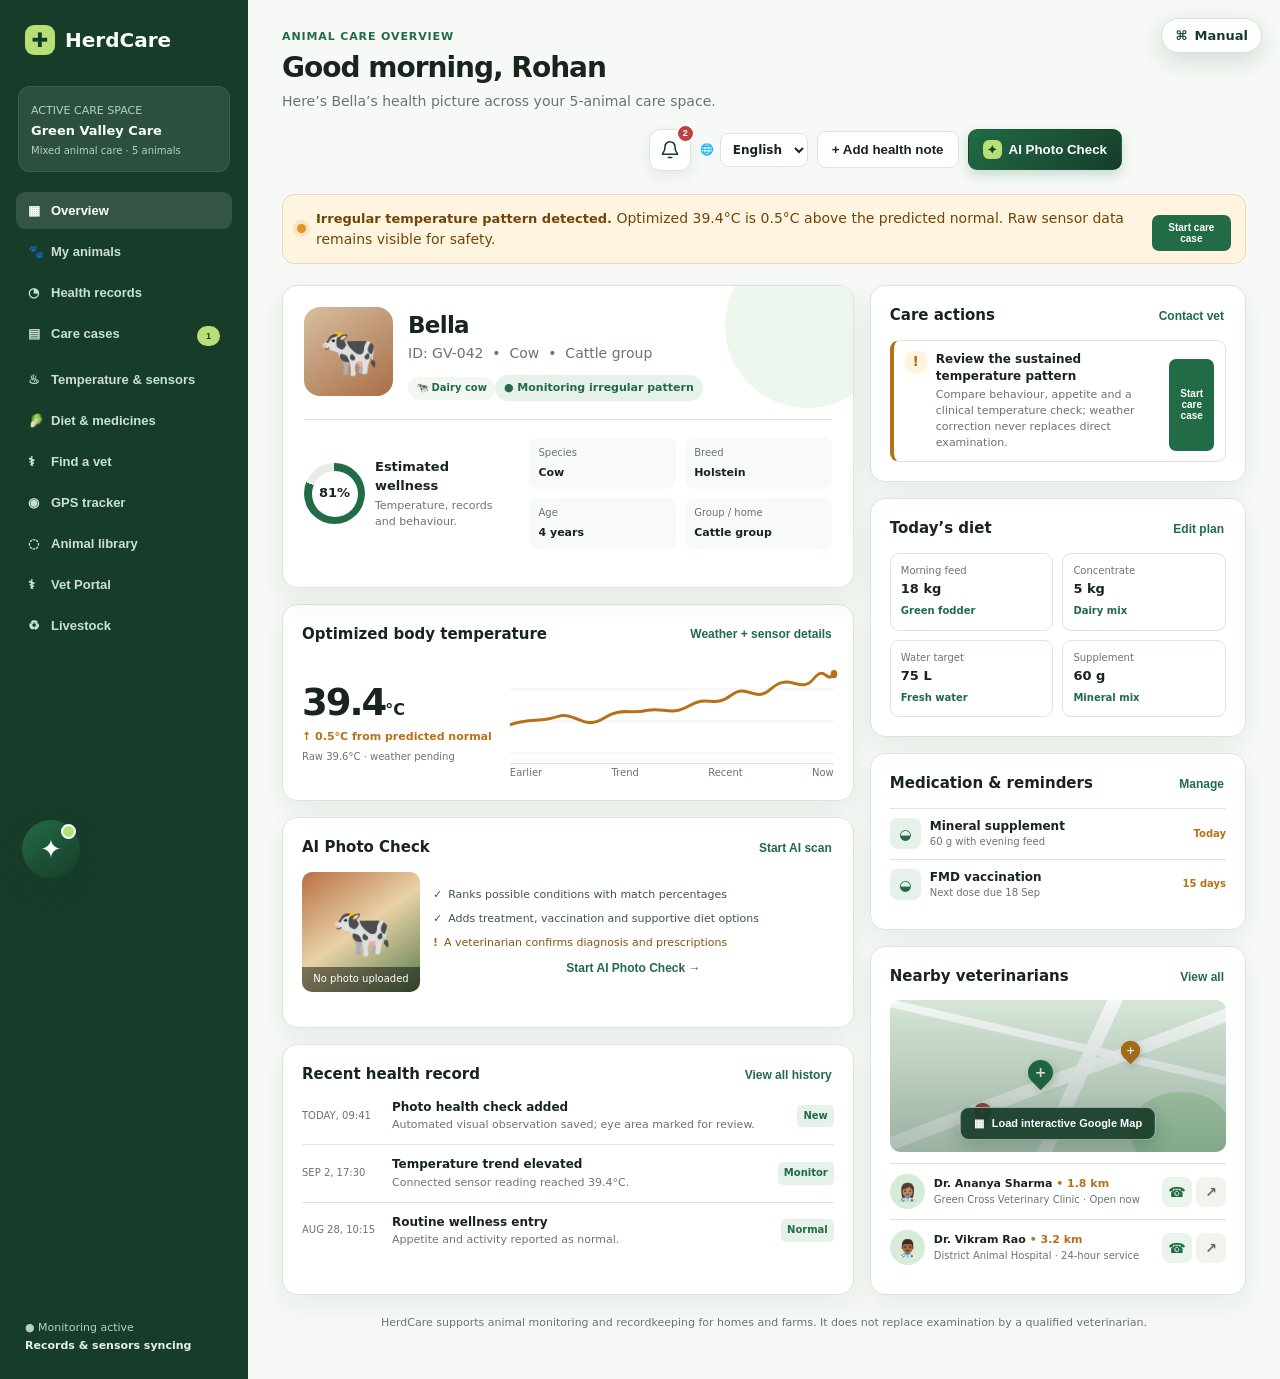
==== commit 1b3e603a: "Add coordinated care case workflow" ====
--- a/index.html
+++ b/index.html
@@ -18,9 +18,10 @@
   <style>
     /* Inclusive animal management: clear for one pet, efficient for a 1,000-animal herd. */
     .farm span{display:block;margin-top:3px;color:#b8d1be;font-size:10px}.care-scale{display:flex;flex-wrap:wrap;gap:7px;margin:-6px 0 18px}.care-scale button{display:flex;align-items:center;gap:6px;border:1px solid var(--line);border-radius:10px;padding:8px 11px;background:#fff;color:var(--muted);font-size:11px;font-weight:800;cursor:pointer}.care-scale button.active{border-color:var(--green);background:var(--pale);color:var(--green);box-shadow:0 4px 12px #216b4614}.animal-summary-grid{display:grid;grid-template-columns:repeat(4,minmax(0,1fr));gap:11px;margin-bottom:16px}.animal-summary{padding:14px 15px}.animal-summary small,.animal-summary span{display:block;color:var(--muted);font-size:10px}.animal-summary strong{display:block;margin:3px 0;font-size:25px;letter-spacing:-.7px}.animal-summary.attention strong{color:var(--amber)}.animal-toolbar{display:grid;grid-template-columns:minmax(220px,1fr) repeat(2,minmax(130px,.35fr)) auto;gap:9px;align-items:center;margin-bottom:14px;padding:12px;border:1px solid var(--line);border-radius:13px;background:#fff;box-shadow:var(--shadow)}.animal-toolbar input,.animal-toolbar select{width:100%;height:39px;border:1px solid var(--line);border-radius:9px;background:#f9fbf9;color:var(--ink);padding:0 11px;font:inherit}.animal-toolbar input:focus,.animal-toolbar select:focus{outline:3px solid #b7df7555;border-color:var(--green)}.view-toggle{display:flex;border:1px solid var(--line);border-radius:9px;padding:3px;background:#f7faf7}.view-toggle button{border:0;border-radius:6px;padding:7px 9px;background:transparent;color:var(--muted);font-size:11px;font-weight:850;cursor:pointer}.view-toggle button.active{background:#fff;color:var(--green);box-shadow:0 2px 7px #173d2a18}.animal-actions{display:flex;flex-wrap:wrap;gap:8px;margin-bottom:16px}.animal-count-note{margin:0 0 10px;color:var(--muted);font-size:11px}.animal-group{display:inline-flex;margin-top:5px;padding:3px 7px;border-radius:999px;background:#ffffff9c;color:var(--wellness-accent,var(--green));font-size:9px;font-weight:850}.animal-card-meta{display:flex;flex-wrap:wrap;gap:6px;margin-top:11px;color:var(--muted);font-size:10px}.animal-card-meta span{padding:4px 6px;border-radius:6px;background:#ffffff78}.cattle-grid.animals-list{grid-template-columns:1fr;gap:9px}.animals-list .animal-card{display:grid;grid-template-columns:minmax(220px,1.2fr) minmax(190px,.72fr) minmax(210px,.72fr) auto;align-items:center;gap:14px;padding:13px 16px}.animals-list .animal-stat{margin:0;padding:0;border:0}.animals-list .animal-card-meta{margin:0}.animals-list .animal-delete{margin:0;white-space:nowrap}.empty-animals{grid-column:1/-1;padding:34px;text-align:center;border:1px dashed #b9cbbd;border-radius:14px;background:#fff;color:var(--muted)}.empty-animals b{display:block;margin-bottom:3px;color:var(--ink)}.scale-help{margin-bottom:15px;padding:12px 14px;border:1px solid #cfe4d1;border-radius:12px;background:linear-gradient(135deg,#f1f8f2,#fff);color:#365c3e;font-size:11px}.scale-help strong{display:block;margin-bottom:2px;font-size:12px}.species-avatar{background:#fff;border:1px solid #d9e5da}.profile-species{display:inline-flex;align-items:center;gap:5px;margin-top:8px;padding:4px 8px;border-radius:99px;background:#f2f7f2;color:var(--green);font-size:10px;font-weight:850}
+    .example-showcase{display:grid;grid-template-columns:minmax(200px,.72fr) minmax(360px,1.5fr) auto;gap:16px;align-items:center;margin-bottom:16px;padding:15px 16px}.example-copy strong{display:block;font-size:13px}.example-copy span{display:block;margin-top:2px;color:var(--muted);font-size:10px}.example-pets{display:flex;flex-wrap:wrap;gap:7px}.example-pill{display:flex;align-items:center;gap:7px;padding:7px 9px;border:1px solid var(--line);border-radius:10px;background:#f8fbf8}.example-pill i{font-style:normal;font-size:20px;line-height:1}.example-pill b,.example-pill small{display:block;line-height:1.25}.example-pill b{font-size:10px}.example-pill small{color:var(--muted);font-size:9px}.example-showcase .button:disabled{background:#edf2ed;color:#647168;box-shadow:none;cursor:default}
     @media(max-width:1100px){.animals-list .animal-card{grid-template-columns:minmax(210px,1.2fr) minmax(180px,.8fr) auto}.animals-list .animal-card-meta{display:none}}
-    @media(max-width:1000px){.animal-summary-grid{grid-template-columns:repeat(2,1fr)}.animal-toolbar{grid-template-columns:1fr 1fr}.animal-toolbar input{grid-column:1/-1}.view-toggle{justify-self:end}}
-    @media(max-width:720px){.animal-summary-grid{grid-template-columns:1fr 1fr}.animal-toolbar{grid-template-columns:1fr}.animal-toolbar input{grid-column:auto}.view-toggle{justify-self:stretch}.view-toggle button{flex:1}.animals-list .animal-card{grid-template-columns:1fr;gap:8px}.animals-list .animal-stat,.animals-list .animal-card-meta{margin-top:8px}.animal-actions .button{flex:1}.care-scale button{flex:1;justify-content:center;min-width:120px}}
+    @media(max-width:1000px){.animal-summary-grid{grid-template-columns:repeat(2,1fr)}.animal-toolbar{grid-template-columns:1fr 1fr}.animal-toolbar input{grid-column:1/-1}.view-toggle{justify-self:end}.example-showcase{grid-template-columns:1fr auto}.example-pets{grid-column:1/-1;grid-row:2}}
+    @media(max-width:720px){.animal-summary-grid{grid-template-columns:1fr 1fr}.animal-toolbar{grid-template-columns:1fr}.animal-toolbar input{grid-column:auto}.view-toggle{justify-self:stretch}.view-toggle button{flex:1}.animals-list .animal-card{grid-template-columns:1fr;gap:8px}.animals-list .animal-stat,.animals-list .animal-card-meta{margin-top:8px}.animal-actions .button{flex:1}.care-scale button{flex:1;justify-content:center;min-width:120px}.example-showcase{grid-template-columns:1fr}.example-showcase .button{width:100%}.example-pets{grid-column:auto;grid-row:auto}}
   </style>
   <style>
     /* Overview layout polish: a calm hierarchy from health summary to supporting care. */
@@ -56,6 +57,7 @@
       {id:'GV-BF-07',name:'Gauri',species:'Buffalo',type:'Dairy buffalo',breed:'Murrah',age:'5 years',weight:'575 kg',group:'Buffalo group',temp:38.7,usual:38.5,notes:[{date:'Today, 07:15',title:'Milking check',detail:'Feed intake and movement normal.',label:'Normal'}],diet:[['Green fodder','22 kg','Seasonal fodder'],['Water target','80 L','Fresh water']],meds:[]},
       {id:'GV-GT-18',name:'Tara',species:'Goat',type:'Dairy goat',breed:'Jamunapari',age:'2 years',weight:'42 kg',group:'Goat group',temp:39.3,usual:39.2,notes:[{date:'Today, 07:40',title:'Group observation',detail:'Active with normal appetite.',label:'Normal'}],diet:[['Browse & fodder','4 kg','Mixed forage'],['Water','6 L','Fresh water']],meds:[]}
     ];
+    const exampleProfiles=[demo.cattle[0],...starterSamples].map(item=>JSON.parse(JSON.stringify(item)));
     const normalizeState=()=>{
       state.weather={name:'New Delhi (demo)',latitude:28.6139,longitude:77.209,current:null,apparent:null,humidity:null,high:null,low:null,hours:[],updated:null,status:'idle',...(state.weather||{})};
       state.workspace={name:'Green Valley Care',mode:'mixed',...(state.workspace||{})};
@@ -109,19 +111,21 @@
     }
     function cattle(){
       const animals=state.cattle,species=[...new Set(animals.map(c=>c.species))].sort(),groups=[...new Set(animals.map(c=>c.group))].sort(),needsAttention=animals.filter(c=>wellness(c)<75).length;
+      const missingExamples=exampleProfiles.filter(sample=>!animals.some(c=>c.id===sample.id));
       const legend=`<div class="wellness-legend" aria-label="Wellness colour scale"><span class="legend-green"><i></i>Green · above 85%</span><span class="legend-yellow"><i></i>Yellow · 75–85%</span><span class="legend-orange"><i></i>Orange · 60–under 75%</span><span class="legend-red"><i></i>Red · below 60%</span></div>`;
       const modes=`<div class="care-scale" aria-label="Care scale"><button data-care-mode="home" class="${state.workspace.mode==='home'?'active':''}">🏠 Home & pets</button><button data-care-mode="mixed" class="${state.workspace.mode==='mixed'?'active':''}">🌿 Mixed animals</button><button data-care-mode="farm" class="${state.workspace.mode==='farm'?'active':''}">▦ Herd / farm</button></div>`;
+      const examples=`<section class="card example-showcase"><div class="example-copy"><strong>Example animal profiles</strong><span>Ready-made records show how HerdCare works for pets and farm animals.</span></div><div class="example-pets">${exampleProfiles.map(sample=>{const species=sample.species||inferSpecies(sample);return `<div class="example-pill"><i>${speciesMeta(species).emoji}</i><span><b>${esc(sample.name)}</b><small>${esc(species)} · ${esc(sample.breed)}</small></span></div>`}).join('')}</div><button class="button primary" data-action="restore-examples" ${missingExamples.length?'':'disabled'}>${missingExamples.length?`Restore ${missingExamples.length} missing example${missingExamples.length===1?'':'s'}`:'All examples added'}</button></section>`;
       const summary=`<div class="animal-summary-grid"><article class="card animal-summary"><small>Animals in care</small><strong>${animals.length.toLocaleString()}</strong><span>Individual records</span></article><article class="card animal-summary"><small>Species</small><strong>${species.length}</strong><span>${species.slice(0,3).map(esc).join(' · ')||'Add the first animal'}</span></article><article class="card animal-summary"><small>Groups / homes</small><strong>${groups.length}</strong><span>For pens, sheds or households</span></article><article class="card animal-summary attention"><small>Needs attention</small><strong>${needsAttention}</strong><span>Wellness below 75%</span></article></div>`;
       const toolbar=`<div class="animal-toolbar"><input id="animal-search" type="search" autocomplete="off" placeholder="Search name, ID, breed or group"><select id="species-filter" aria-label="Filter by species"><option value="">All species</option>${species.map(value=>`<option value="${esc(value)}">${speciesMeta(value).emoji} ${esc(value)}</option>`).join('')}</select><select id="group-filter" aria-label="Filter by group"><option value="">All groups / homes</option>${groups.map(value=>`<option value="${esc(value)}">${esc(value)}</option>`).join('')}</select><div class="view-toggle" aria-label="Animal view"><button data-animal-view="cards" class="${state.animalView==='cards'?'active':''}">▦ Cards</button><button data-animal-view="list" class="${state.animalView==='list'?'active':''}">☷ List</button></div></div>`;
       const help={home:'A simple card view for dogs, cats and a few companion animals.',mixed:'Keep pets, cows, buffalo, goats and other animals together—organized by home, pen or group.',farm:'Compact list view, search and group filters stay responsive for hundreds of animal records.'}[state.workspace.mode];
-      frame(`${modes}<div class="scale-help"><strong>One care space, sized for you</strong>${help}</div>${summary}${legend}<div class="animal-actions"><button class="button primary" data-action="add-cattle">+ Add animal</button><button class="button ghost" data-action="bulk-add">＋ Add a group in bulk</button></div>${toolbar}<p class="animal-count-note" id="animal-count-note"></p><div class="cattle-grid ${state.animalView==='list'?'animals-list':''}" id="animal-results"></div>`,'My animals','Care for one pet, a mixed village holding, or a large multi-breed herd from the same friendly workspace.');
+      frame(`${modes}<div class="scale-help"><strong>One care space, sized for you</strong>${help}</div>${examples}${summary}${legend}<div class="animal-actions"><button class="button primary" data-action="add-cattle">+ Add animal</button><button class="button ghost" data-action="bulk-add">＋ Add a group in bulk</button></div>${toolbar}<p class="animal-count-note" id="animal-count-note"></p><div class="cattle-grid ${state.animalView==='list'?'animals-list':''}" id="animal-results"></div>`,'My animals','Care for one pet, a mixed village holding, or a large multi-breed herd from the same friendly workspace.');
       const root=document.getElementById('animal-results'),countNote=document.getElementById('animal-count-note');
       const animalCard=(c,view)=>{const a=temperatureAnalysis(c),score=wellness(c),band=wellnessBand(score);return `<article class="card animal-card wellness-${band.key} ${view==='list'?'list-card':''}" data-select="${esc(c.id)}" tabindex="0" aria-label="${esc(c.name)}, ${esc(c.species)}, ${score}% estimated wellness, ${band.label}"><div class="animal-top"><button type="button" class="tiny-avatar species-avatar avatar-upload" data-photo-cattle="${esc(c.id)}" title="Add or change ${esc(c.name)}’s photo">${image(c)}<span class="photo-badge">⌁</span></button><div><h2>${esc(c.name)}</h2><p>${speciesMeta(c.species).emoji} ${esc(c.species)} · ${esc(c.breed)}</p><span class="animal-group">${esc(c.group)}</span></div></div><div class="animal-stat"><span>Estimated wellness <b>${score}%</b><small class="wellness-label">${band.label}</small></span><span>${a.optimized.toFixed(1)}°C optimized</span></div><div class="animal-card-meta"><span>ID ${esc(c.id)}</span><span>${esc(c.age)}</span><span>${c.readings?.length||0} readings</span></div><button class="animal-delete" data-delete-cattle="${esc(c.id)}" type="button">Remove record</button></article>`};
       const bindAnimalCards=()=>{document.querySelectorAll('[data-select]').forEach(card=>{const open=()=>{state.selected=card.dataset.select;save();goPage('overview')};card.onclick=open;card.onkeydown=e=>{if(e.key==='Enter'||e.key===' '){e.preventDefault();open()}}});document.querySelectorAll('[data-photo-cattle]').forEach(button=>button.onclick=e=>{e.stopPropagation();personalizeAnimalPhoto(button.dataset.photoCattle)});document.querySelectorAll('[data-delete-cattle]').forEach(button=>button.onclick=e=>{e.stopPropagation();const c=state.cattle.find(item=>item.id===button.dataset.deleteCattle);if(!c||!confirm(`Remove ${c.name}’s record from this device? This cannot be undone.`))return;state.cattle=state.cattle.filter(item=>item.id!==c.id);state.selected=state.cattle[0]?.id||'';save();cattle();toastMsg(`${c.name}’s record was removed.`)})};
       const renderResults=()=>{const query=document.getElementById('animal-search').value.toLowerCase().trim(),speciesValue=document.getElementById('species-filter').value,groupValue=document.getElementById('group-filter').value;const filtered=animals.filter(c=>(!speciesValue||c.species===speciesValue)&&(!groupValue||c.group===groupValue)&&(!query||`${c.name} ${c.id} ${c.species} ${c.breed} ${c.group}`.toLowerCase().includes(query)));const shown=filtered.slice(0,120);root.className=`cattle-grid ${state.animalView==='list'?'animals-list':''}`;root.innerHTML=shown.length?shown.map(c=>animalCard(c,state.animalView)).join(''):`<div class="empty-animals"><b>No matching animals</b>Try a different search or add a new animal profile.</div>`;countNote.textContent=`Showing ${shown.length.toLocaleString()} of ${filtered.length.toLocaleString()} matching animals${filtered.length>120?' · refine the filters to find the rest':''}`;bindAnimalCards()};
       document.querySelectorAll('[data-care-mode]').forEach(button=>button.onclick=()=>{state.workspace.mode=button.dataset.careMode;state.animalView=state.workspace.mode==='farm'?'list':'cards';save();cattle()});
       document.querySelectorAll('[data-animal-view]').forEach(button=>button.onclick=()=>{state.animalView=button.dataset.animalView;save();document.querySelectorAll('[data-animal-view]').forEach(item=>item.classList.toggle('active',item===button));renderResults()});
-      document.getElementById('animal-search').oninput=renderResults;document.getElementById('species-filter').onchange=renderResults;document.getElementById('group-filter').onchange=renderResults;document.querySelector('[data-action="add-cattle"]').onclick=addCattle;document.querySelector('[data-action="bulk-add"]').onclick=addAnimalGroup;renderResults();
+      document.getElementById('animal-search').oninput=renderResults;document.getElementById('species-filter').onchange=renderResults;document.getElementById('group-filter').onchange=renderResults;document.querySelector('[data-action="add-cattle"]').onclick=addCattle;document.querySelector('[data-action="bulk-add"]').onclick=addAnimalGroup;const restoreButton=document.querySelector('[data-action="restore-examples"]');if(restoreButton&&!restoreButton.disabled)restoreButton.onclick=restoreExampleProfiles;renderResults();
     }
     function history(){const c=animal();frame(`<div class="two-col"><section class="card wide-card"><div class="head"><h2>${esc(c.name)}’s health history</h2><button class="button primary" data-action="note">+ New record</button></div>${c.notes.map(n=>`<div class="history-row"><div class="timeline-date">${esc(n.date)}</div><div><h3>${esc(n.title)}</h3><p>${esc(n.detail)}</p></div><span class="mini">${esc(n.label)}</span></div>`).join('')}</section><aside class="card info"><h2>What to log</h2><p>Use this record for temperature changes, appetite, water intake, behaviour, visible symptoms, treatments and veterinary visits.</p><p>Well-kept records help a veterinarian understand the animal’s history quickly.</p></aside></div>`,'Health history',`Every entry for ${c.name} is saved on this device.`);bind()}
     const weatherIcon=code=>code===0?'☀️':code<=3?'⛅':code<=48?'🌫️':code<=67?'🌧️':code<=77?'🌨️':code<=82?'🌦️':'⛈️';
@@ -177,6 +181,7 @@
     function addPhoto(){const c=animal();openModal('Add photo health check','Choose a clear photo. It is saved only in this browser for this prototype.',`<label>Photo<input type="file" name="photo" accept="image/*" required></label><label>Optional note<textarea name="detail" placeholder="Example: Checked eyes and coat after morning feeding."></textarea></label>`,d=>{const file=d.get('photo');if(!file||!file.size)return;const r=new FileReader();r.onload=()=>{const detail=d.get('detail');c.photo=r.result;c.notes.unshift({date:now(),title:'Photo health check added',detail:detail||'Photo added to the local health record. A veterinary review can be requested for visible changes.',label:'Photo'});const review=reviewObservation(detail,c.temp,true);c.lastCareReview={at:now(),level:review.level,concerns:review.concerns};save();render();toastMsg('Photo saved to the health record.');showCareReview(review)};r.readAsDataURL(file)})}
     function personalizeAnimalPhoto(id){const c=state.cattle.find(item=>item.id===id);if(!c)return;openModal('Personalize animal photo','Add a profile photo for this animal. It is stored only in this browser for the prototype.',`<label>Photo<input type="file" name="photo" accept="image/*" required></label>`,d=>{const file=d.get('photo');if(!file||!file.size)return;const r=new FileReader();r.onload=()=>{c.photo=r.result;save();render();toastMsg(`${c.name}’s profile photo was updated.`)};r.readAsDataURL(file)})}
     const createAnimalRecord=({id,name,species,breed,age,group})=>{const meta=speciesMeta(species),pet=species==='Dog'||species==='Cat';return{id,name,type:species,species,breed:breed||'Not recorded',age:age||'Not recorded',weight:'Not recorded',group:group||meta.group,temp:meta.normal,usual:meta.normal,photo:'',notes:[],diet:pet?[['Daily meals','Not set','Add a feeding plan'],['Water','Always available','Fresh water']]:[['Daily feed','Not set','Add a feed plan'],['Water target','Not set','Fresh water']],meds:[]}};
+    function restoreExampleProfiles(){const missing=exampleProfiles.filter(sample=>!state.cattle.some(c=>c.id===sample.id)).map(item=>JSON.parse(JSON.stringify(item)));if(!missing.length){toastMsg('All example profiles are already in My animals.');return}state.cattle.push(...missing);normalizeState();if(!state.selected)state.selected=missing[0].id;save();cattle();toastMsg(`${missing.length} example profile${missing.length===1?'':'s'} restored.`)}
     function addCattle(){openModal('Add animal profile','Create a record for a pet or farm animal.',`<label>Animal type<select name="species">${Object.keys(speciesCatalog).map(value=>`<option value="${value}">${speciesMeta(value).emoji} ${value}</option>`).join('')}</select></label><label>Name<input name="name" required placeholder="e.g. Bruno, Gauri or Tara"></label><label>ID / tag<input name="id" required placeholder="e.g. HOME-DOG-01 or SHED-A-104"></label><label>Breed<input name="breed" placeholder="e.g. Indie, Murrah or Jamunapari"></label><label>Age<input name="age" placeholder="e.g. 3 years"></label><label>Home / group / pen<input name="group" placeholder="e.g. Home pets, Shed A or Goat group"></label>`,d=>{const id=d.get('id').trim(),species=d.get('species');if(state.cattle.some(c=>c.id===id)){toastMsg('That animal ID already exists.');return}state.cattle.push(createAnimalRecord({id,name:d.get('name').trim(),species,breed:d.get('breed').trim(),age:d.get('age').trim(),group:d.get('group').trim()}));normalizeState();state.selected=id;save();goPage('overview');toastMsg('New animal profile created.')})}
     function addAnimalGroup(){openModal('Add a group in bulk','Useful for onboarding a pen, shed or herd. You can edit each profile later.',`<label>Animal type<select name="species">${Object.keys(speciesCatalog).map(value=>`<option value="${value}">${speciesMeta(value).emoji} ${value}</option>`).join('')}</select></label><label>Number of animals<input name="count" type="number" min="2" max="1000" value="25" required></label><label>Group / pen name<input name="group" required placeholder="e.g. Shed A, Buffalo group or Home foster"></label><label>ID prefix<input name="prefix" required placeholder="e.g. SHED-A"></label><label>Breed (optional)<input name="breed" placeholder="e.g. Sahiwal"></label>`,d=>{const species=d.get('species'),count=clamp(Number(d.get('count'))||2,2,1000),group=d.get('group').trim(),breed=d.get('breed').trim(),prefix=(d.get('prefix').trim().toUpperCase().replace(/[^A-Z0-9-]/g,'-')||'ANIMAL').replace(/-+/g,'-');let created=0,index=1,firstId='';while(created<count){const id=`${prefix}-${String(index++).padStart(3,'0')}`;if(state.cattle.some(c=>c.id===id))continue;const name=`${species} ${String(created+1).padStart(3,'0')}`;state.cattle.push(createAnimalRecord({id,name,species,breed,age:'Not recorded',group}));if(!firstId)firstId=id;created++}normalizeState();state.selected=firstId||state.selected;state.animalView=count>=20?'list':state.animalView;if(count>=100)state.workspace.mode='farm';save();cattle();toastMsg(`${created.toLocaleString()} animal profiles added to ${group}.`)})}
     function addDiet(){openModal('Add diet item','Add a feed, water, or supplement target.',`<label>Item name<input name="name" required placeholder="e.g. Evening feed"></label><label>Amount<input name="amount" required placeholder="e.g. 12 kg"></label><label>Description<input name="detail" required placeholder="e.g. Dry fodder"></label>`,d=>{animal().diet.push([d.get('name'),d.get('amount'),d.get('detail')]);save();render();toastMsg('Diet item added.')})}
@@ -507,4 +512,6 @@
       window.addEventListener('storage',schedule);new MutationObserver(schedule).observe(document.getElementById('app'),{childList:true,subtree:true});wrapUpdates();mount();setInterval(()=>{wrapUpdates();schedule()},15000);
     })();
   </script>
+  <link rel="stylesheet" href="care-cases.css">
+  <script src="care-cases.js"></script>
 </html>
--- a/care-cases.css
+++ b/care-cases.css
@@ -0,0 +1,6 @@
+.care-case-count{float:right;min-width:20px;height:20px;padding:0 6px;border-radius:99px;background:#b7df75;color:#173d2a;display:inline-grid!important;place-items:center;font-size:9px;font-weight:900;line-height:20px}
+.case-summary{display:grid;grid-template-columns:repeat(4,minmax(0,1fr));gap:12px;margin-bottom:18px}.case-summary-card{padding:15px 16px}.case-summary-card small{display:block;color:var(--muted);font-size:10px;font-weight:800;letter-spacing:.04em;text-transform:uppercase}.case-summary-card b{display:block;margin-top:4px;font-size:25px;letter-spacing:-.8px}.case-summary-card span{display:block;margin-top:2px;color:var(--muted);font-size:10px}.case-summary-card.urgent{border-color:#e7aaa7;background:#fff6f5}.case-summary-card.followup{border-color:#efd39f;background:#fffaf0}
+.case-layout{display:grid;grid-template-columns:minmax(300px,.72fr) minmax(0,1.28fr);gap:18px;align-items:start}.case-queue,.case-detail{padding:18px}.case-queue-tools{display:grid;grid-template-columns:1fr 135px;gap:8px;margin-bottom:12px}.case-queue-tools input,.case-queue-tools select{width:100%;border:1px solid var(--line);border-radius:9px;padding:9px 10px;background:#fff;color:var(--ink);font:inherit}.case-list{display:grid;gap:9px;max-height:670px;overflow:auto;padding-right:3px}.case-list-item{width:100%;display:grid;grid-template-columns:42px minmax(0,1fr) auto;gap:10px;align-items:start;padding:12px;border:1px solid var(--line);border-radius:11px;background:#fff;color:var(--ink);text-align:left;cursor:pointer}.case-list-item:hover,.case-list-item.active{border-color:#9fc8a7;background:#f2f8f3;box-shadow:0 7px 18px #173d2a0f}.case-animal{width:42px;height:42px;border-radius:11px;background:#e5f2e7;display:grid;place-items:center;font-size:22px}.case-list-item strong{display:block;font-size:12px;line-height:1.35}.case-list-item p{margin:3px 0;color:var(--muted);font-size:10px;line-height:1.4}.case-list-item time{display:block;color:var(--muted);font-size:9px}.case-priority{align-self:start;padding:4px 7px;border-radius:99px;background:#eaf4eb;color:var(--green);font-size:9px;font-weight:900;text-transform:uppercase}.case-priority.high,.case-priority.urgent{background:var(--red-bg);color:var(--red)}.case-priority.medium{background:var(--amber-bg);color:var(--amber)}.case-empty{padding:36px 15px;text-align:center;color:var(--muted);font-size:11px}.case-empty span{display:block;margin-bottom:7px;font-size:28px}
+.case-detail-head{display:flex;justify-content:space-between;gap:15px;align-items:flex-start;padding-bottom:16px;border-bottom:1px solid var(--line)}.case-detail-head h2{margin:3px 0 2px;font-size:20px;letter-spacing:-.5px}.case-detail-head p{margin:0;color:var(--muted);font-size:11px}.case-status{display:inline-flex;align-items:center;gap:6px;padding:6px 9px;border-radius:99px;background:#eaf4eb;color:var(--green);font-size:10px;font-weight:900;white-space:nowrap}.case-status:before{content:'';width:7px;height:7px;border-radius:50%;background:currentColor}.case-status.urgent{background:var(--red-bg);color:var(--red)}.case-status.vet-review,.case-status.follow-up{background:var(--amber-bg);color:var(--amber)}.case-status.closed{background:#edf0ed;color:#68766c}.case-context{display:grid;grid-template-columns:repeat(4,minmax(0,1fr));gap:9px;margin:15px 0}.case-context div{padding:10px;border:1px solid var(--line);border-radius:9px;background:#f8faf8}.case-context small{display:block;color:var(--muted);font-size:9px;text-transform:uppercase}.case-context b{display:block;margin-top:3px;font-size:11px}.case-callout{padding:12px 13px;border-left:4px solid var(--green);border-radius:9px;background:#eff8ef;font-size:11px}.case-callout.warning{border-left-color:var(--amber);background:var(--amber-bg)}.case-callout.urgent{border-left-color:var(--red);background:var(--red-bg)}.case-callout strong{display:block;margin-bottom:3px}.case-symptoms{display:flex;flex-wrap:wrap;gap:6px;margin:12px 0}.case-symptoms span{padding:5px 8px;border:1px solid var(--line);border-radius:99px;background:#fff;color:#45584a;font-size:10px;font-weight:750}.case-section{margin-top:18px}.case-section h3{margin:0 0 10px;font-size:13px}.case-actions{display:flex;flex-wrap:wrap;gap:8px}.case-actions .button{padding:8px 11px;font-size:11px}.case-timeline{display:grid;gap:0;margin-left:8px}.case-event{position:relative;padding:0 0 16px 25px;border-left:2px solid #dbe7dd}.case-event:last-child{padding-bottom:0;border-left-color:transparent}.case-event:before{content:'';position:absolute;left:-6px;top:2px;width:10px;height:10px;border:2px solid #fff;border-radius:50%;background:var(--green);box-shadow:0 0 0 1px #b8cfbc}.case-event h4{margin:0;font-size:11px}.case-event p{margin:3px 0;color:var(--muted);font-size:10px;line-height:1.45}.case-event time{display:block;margin-top:3px;color:#879288;font-size:9px}.case-disclaimer{margin-top:18px;padding:10px 12px;border-radius:9px;background:#f4f6f4;color:var(--muted);font-size:9px}.case-select-prompt{min-height:430px;display:grid;place-items:center;text-align:center;color:var(--muted)}.case-select-prompt span{display:block;margin-bottom:8px;font-size:36px}.case-select-prompt strong{display:block;color:var(--ink);font-size:14px}.case-form-symptoms{display:grid;grid-template-columns:1fr 1fr;gap:7px;margin-top:6px}.case-form-symptoms label{display:flex!important;gap:7px;align-items:center;padding:8px;border:1px solid var(--line);border-radius:8px;background:#f8faf8;font-size:10px!important;font-weight:700!important}.case-form-symptoms input{display:inline!important;width:auto!important;margin:0!important}.case-alert-button{margin-top:8px;border:0;border-radius:7px;padding:7px 10px;background:#216b46;color:#fff;font-size:10px;font-weight:850;cursor:pointer}.case-alert-button:hover{background:#173d2a}.case-prototype-note{display:flex;gap:8px;align-items:flex-start;margin:0 0 16px;padding:10px 12px;border:1px solid #dce5dc;border-radius:10px;background:#f7faf7;color:var(--muted);font-size:10px}.case-prototype-note b{color:var(--forest)}
+@media(max-width:980px){.case-summary{grid-template-columns:repeat(2,1fr)}.case-layout{grid-template-columns:1fr}.case-list{max-height:360px}.case-context{grid-template-columns:repeat(2,1fr)}}
+@media(max-width:560px){.case-summary{grid-template-columns:1fr 1fr}.case-summary-card{padding:12px}.case-summary-card b{font-size:21px}.case-queue,.case-detail{padding:14px}.case-queue-tools{grid-template-columns:1fr}.case-detail-head{flex-direction:column}.case-context{grid-template-columns:1fr 1fr}.case-form-symptoms{grid-template-columns:1fr}.case-actions .button{width:100%}}
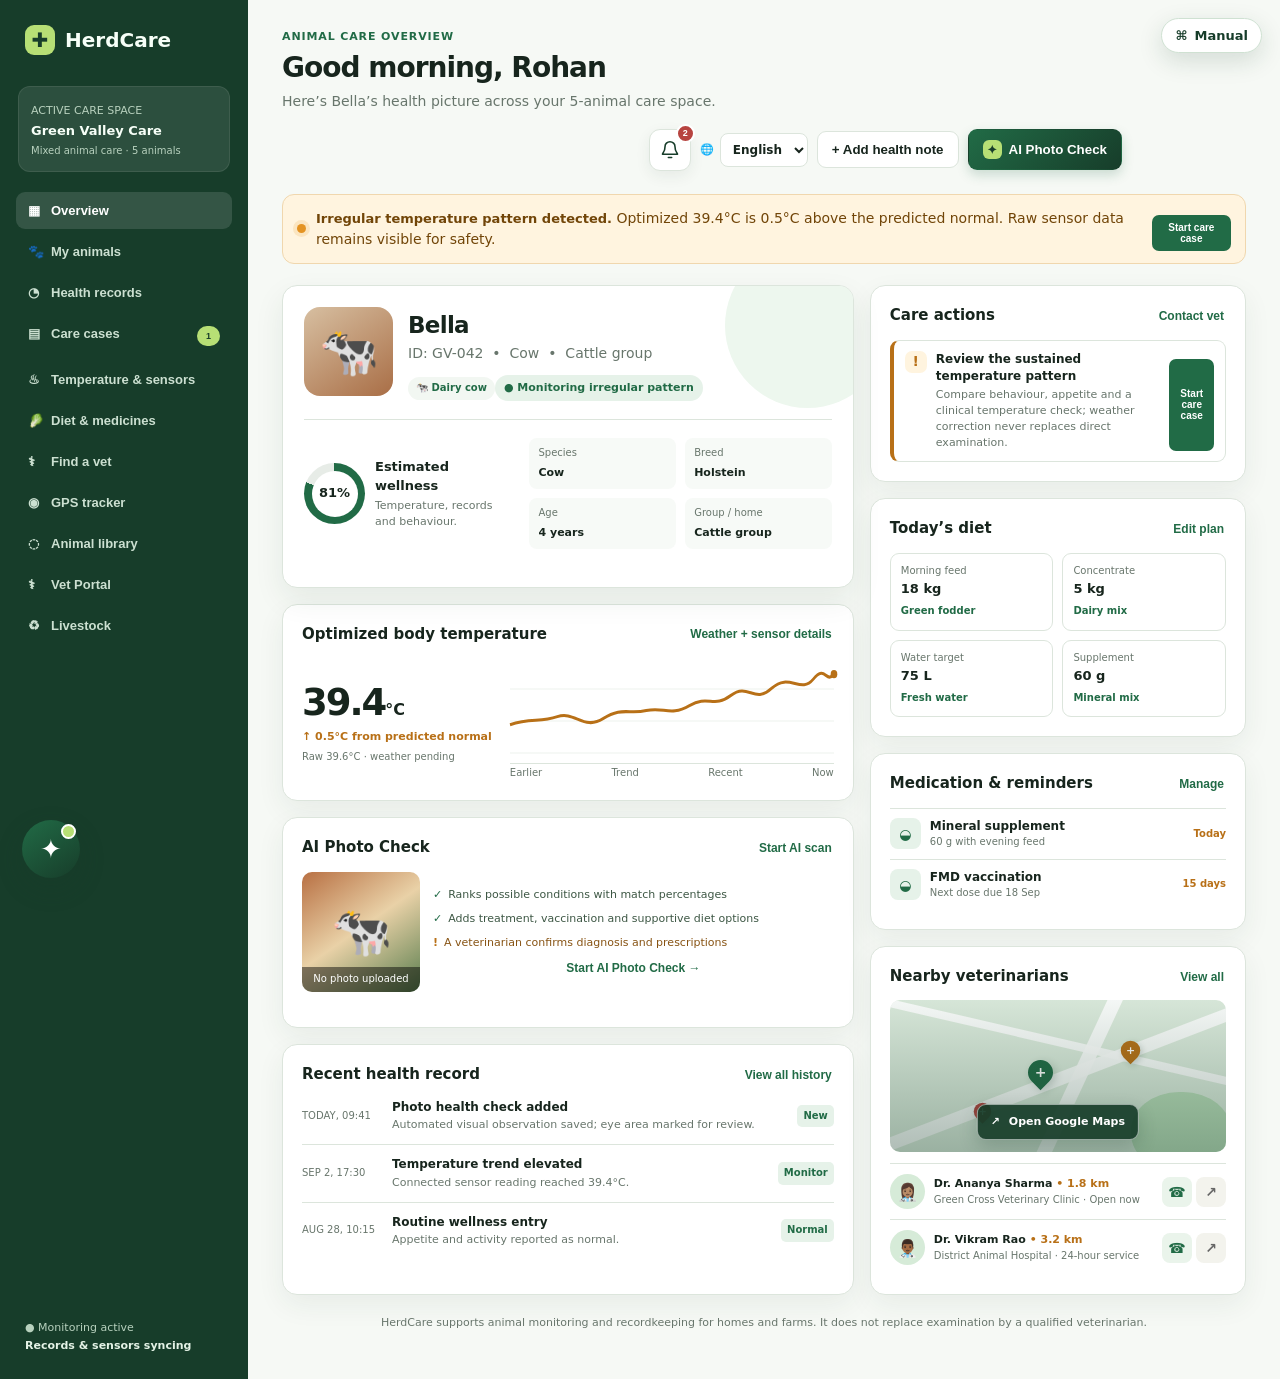
==== commit c448f289: "Fix buffering and narrow-screen navigation" ====
--- a/index.html
+++ b/index.html
@@ -101,8 +101,8 @@
     const goPage=next=>{page=next;window.history.replaceState(null,'',`#${next}`);render()};
     function frame(content,title,subtitle,tools=''){const modeLabel={home:'Home & pets',mixed:'Mixed animal care',farm:'Farm & herd'}[state.workspace.mode]||'Mixed animal care';app.innerHTML=`<div class="shell"><aside class="sidebar"><div class="brand"><div class="brand-mark">✚</div>HerdCare</div><div class="farm"><small>ACTIVE CARE SPACE</small><strong>${esc(state.workspace.name)}</strong><span>${modeLabel} · ${state.cattle.length} animals</span></div><nav class="nav">${nav.map(n=>`<button class="${page===n[0]?'active':''}" data-page="${n[0]}"><span>${n[1]}</span>${n[2]}</button>`).join('')}</nav><div class="side-foot">${state.sensorOn?'● Monitoring active':'○ Monitoring paused'}<br><strong>${state.sensorOn?'Records & sensors syncing':'Manual entry mode'}</strong></div></aside><main class="main"><header class="top"><div><div class="eyebrow">${page==='overview'?'Animal care overview':'HerdCare'}</div><h1>${title}</h1><p>${subtitle}</p></div>${tools}</header>${content}<p class="footer">HerdCare supports animal monitoring and recordkeeping for homes and farms. It does not replace examination by a qualified veterinarian.</p></main></div>`;document.querySelectorAll('[data-page]').forEach(b=>b.onclick=()=>goPage(b.dataset.page))}
     function vetRow(v){return `<div class="vet"><div class="vet-avatar">${v.emoji}</div><div><strong>${esc(v.name)} <span style="color:#b87017">• ${esc(v.distance)}</span></strong><small>${esc(v.clinic)} · ${esc(v.open)}</small></div><div class="vet-actions"><a class="round" href="tel:${esc(v.phone)}" title="Call ${esc(v.name)}">☎</a><a class="round alt" target="_blank" rel="noopener" href="https://www.google.com/maps/search/?api=1&query=${encodeURIComponent(v.address)}" title="Directions">↗</a></div></div>`}
-    function mapGate(place,label){return `<div class="map map-gate" data-map-place="${esc(place)}" data-map-label="${esc(label)}"><div class="road a"></div><div class="road b"></div><div class="road c"></div><div class="park"></div><div class="pin a"></div><div class="pin b"></div><div class="pin c"></div><button class="map-load" type="button" data-load-map><span>▦</span> Load interactive Google Map</button></div>`}
-    function bindMapGates(){document.querySelectorAll('[data-load-map]').forEach(button=>button.onclick=()=>{const map=button.closest('[data-map-place]'),place=map.dataset.mapPlace,label=map.dataset.mapLabel,frame=document.createElement('iframe'),status=document.createElement('div');button.disabled=true;status.className='map-status';status.textContent='Loading Google Maps…';frame.title=label;frame.loading='eager';frame.referrerPolicy='no-referrer-when-downgrade';frame.allowFullscreen=true;map.className='map map-live';map.replaceChildren(status,frame);frame.onload=()=>status.remove();frame.src=`https://www.google.com/maps?q=${encodeURIComponent(place)}&output=embed`;setTimeout(()=>{if(status.isConnected)status.innerHTML=`Map is taking longer than expected. <a href="https://www.google.com/maps/search/?api=1&query=${encodeURIComponent(place)}" target="_blank" rel="noopener">Open Google Maps ↗</a>`},8000)})}
+    function mapGate(place,label){const url=`https://www.google.com/maps/search/?api=1&query=${encodeURIComponent(place)}`;return `<div class="map map-gate" data-map-place="${esc(place)}" data-map-label="${esc(label)}"><div class="road a"></div><div class="road b"></div><div class="road c"></div><div class="park"></div><div class="pin a"></div><div class="pin b"></div><div class="pin c"></div><a class="map-load" target="_blank" rel="noopener" href="${url}"><span>↗</span> Open Google Maps</a></div>`}
+    function bindMapGates(){}
     function overview(){
       const c=animal(),a=temperatureAnalysis(c),score=wellness(c),warning=a.level!=='stable';
       const alert=`<div class="alerts"><div class="alert ${a.level==='urgent'?'urgent':''}"><div class="alert-icon">!</div><div><strong>${warning?'Review the sustained temperature pattern':'Continue routine monitoring'}</strong><p>${warning?'Compare behaviour, appetite and a clinical temperature check; weather correction never replaces direct examination.':`${esc(c.name)}’s optimized reading is close to the predicted individual baseline.`}</p></div></div></div>`;
@@ -169,7 +169,7 @@
       if(!weather.updated&&weather.status==='idle')setTimeout(()=>fetchWeather(),0);
     }
     function diet(){const c=animal();frame(`<div class="two-col"><section class="card wide-card"><div class="head"><h2>Diet plan</h2><button class="button primary" data-action="add-diet">+ Add diet item</button></div><div class="edit-list">${c.diet.map((d,i)=>`<div class="edit-row"><div><b>${esc(d[0])} — ${esc(d[1])}</b><small>${esc(d[2])}</small></div><button class="delete" data-remove-diet="${i}">Remove</button></div>`).join('')}</div></section><aside class="card info"><div class="head"><h2>Medication</h2><button class="link" data-action="add-med">+ Add</button></div><div class="edit-list">${c.meds.map((m,i)=>`<div class="edit-row"><div><b>${esc(m.name)}</b><small>${esc(m.detail)} · ${esc(m.due)}</small></div><button class="delete" data-remove-med="${i}">Remove</button></div>`).join('')}</div><p class="small-note">Only record medication prescribed or approved by a qualified veterinarian.</p></aside></div>`,'Diet & medication',`Manage ${c.name}’s daily feed plan and treatment reminders.`);document.querySelector('[data-action="add-diet"]').onclick=addDiet;document.querySelector('[data-action="add-med"]').onclick=addMed;document.querySelectorAll('[data-remove-diet]').forEach(b=>b.onclick=()=>{c.diet.splice(Number(b.dataset.removeDiet),1);save();render()});document.querySelectorAll('[data-remove-med]').forEach(b=>b.onclick=()=>{c.meds.splice(Number(b.dataset.removeMed),1);save();render()})}
-    function vets(){frame(`<div class="two-col"><section class="directory">${state.vets.map(v=>`<article class="card directory-vet"><div class="vet-avatar">${v.emoji}</div><div><h2>${esc(v.name)} ${v.emergency?'<span class="emergency">· 24 HOUR</span>':''}</h2><p>${esc(v.clinic)} · ${esc(v.distance)}</p><p>${esc(v.address)} · ${esc(v.open)}</p></div><div class="vet-actions"><a class="round" href="tel:${esc(v.phone)}" title="Call ${esc(v.name)}">☎</a><a class="round alt" target="_blank" rel="noopener" href="https://www.google.com/maps/search/?api=1&query=${encodeURIComponent(v.address)}" title="Open directions">↗</a></div></article>`).join('')}</section><aside class="card info"><h2>Clinic map</h2>${mapGate(state.vets[0].address,'Veterinary clinic map')}<p>The interactive Google Map is loaded only when requested, keeping the rest of HerdCare fast.</p><p>Use the call button to contact a vet or ↗ for turn-by-turn directions.</p><button class="button ghost" data-action="add-vet">+ Add a local vet</button></aside></div>`,'Nearby veterinarians','Contact a local veterinary professional or get directions to their clinic.');document.querySelector('[data-action="add-vet"]').onclick=addVet;bindMapGates()}
+    function vets(){frame(`<div class="two-col"><section class="directory">${state.vets.map(v=>`<article class="card directory-vet"><div class="vet-avatar">${v.emoji}</div><div><h2>${esc(v.name)} ${v.emergency?'<span class="emergency">· 24 HOUR</span>':''}</h2><p>${esc(v.clinic)} · ${esc(v.distance)}</p><p>${esc(v.address)} · ${esc(v.open)}</p></div><div class="vet-actions"><a class="round" href="tel:${esc(v.phone)}" title="Call ${esc(v.name)}">☎</a><a class="round alt" target="_blank" rel="noopener" href="https://www.google.com/maps/search/?api=1&query=${encodeURIComponent(v.address)}" title="Open directions">↗</a></div></article>`).join('')}</section><aside class="card info"><h2>Clinic map</h2>${mapGate(state.vets[0].address,'Veterinary clinic map')}<p>Google Maps opens in a separate tab only when requested, keeping HerdCare responsive.</p><p>Use the call button to contact a vet or ↗ for turn-by-turn directions.</p><button class="button ghost" data-action="add-vet">+ Add a local vet</button></aside></div>`,'Nearby veterinarians','Contact a local veterinary professional or get directions to their clinic.');document.querySelector('[data-action="add-vet"]').onclick=addVet;bindMapGates()}
     function render(){if(!state.cattle.length&&page!=='cattle')page='cattle';({overview,cattle,history,sensor,diet,vets}[page]||overview)()}
     function bind(){document.querySelectorAll('[data-go]').forEach(b=>b.onclick=()=>goPage(b.dataset.go));document.querySelectorAll('[data-action="note"]').forEach(b=>b.onclick=addNote);document.querySelectorAll('[data-action="photo"]').forEach(b=>b.onclick=addPhoto)}
     function openModal(title,copy,fields,submit){document.getElementById('modal-title').textContent=title;document.getElementById('modal-copy').textContent=copy;const form=document.getElementById('modal-form');form.innerHTML=fields+`<div class="modal-actions"><button class="button ghost" type="button" id="close-modal">Cancel</button><button class="button primary" type="submit">Save</button></div>`;modal.classList.add('open');document.getElementById('close-modal').onclick=closeModal;form.onsubmit=e=>{e.preventDefault();submit(new FormData(form));closeModal()}}
@@ -514,4 +514,7 @@
   </script>
   <link rel="stylesheet" href="care-cases.css">
   <script src="care-cases.js"></script>
+  <link rel="stylesheet" href="vet-workspace.css">
+  <script src="vet-workspace.js"></script>
+  <link rel="stylesheet" href="stability-fixes.css">
 </html>
--- a/vet-workspace.css
+++ b/vet-workspace.css
@@ -0,0 +1,10 @@
+.vet-workspace-intro{display:flex;align-items:flex-start;justify-content:space-between;gap:18px;margin-bottom:16px;padding:14px 16px;border:1px solid #cfe4d1;border-radius:13px;background:linear-gradient(135deg,#f0f8f1,#fff)}
+.vet-workspace-intro>div:first-child{display:flex;gap:11px;color:#345d3d;font-size:11px;line-height:1.55}.vet-workspace-intro b{display:block;color:var(--green);font-size:12px}.vet-workspace-intro .vet-intro-icon{font-size:22px;line-height:1}.vet-workspace-profile{display:flex;align-items:center;gap:8px;min-width:310px}.vet-workspace-profile label{flex:1;color:var(--muted);font-size:9px;font-weight:850;letter-spacing:.05em;text-transform:uppercase}.vet-workspace-profile select{display:block;width:100%;margin-top:4px;border:1px solid var(--line);border-radius:9px;background:#fff;padding:8px 10px;color:var(--ink);font:inherit;font-size:11px}
+.vet-workspace-summary{display:grid;grid-template-columns:repeat(5,minmax(0,1fr));gap:10px;margin-bottom:16px}.vet-summary-card{position:relative;min-height:105px;border:1px solid var(--line);border-radius:13px;background:#fff;padding:14px;text-align:left;box-shadow:var(--shadow);cursor:pointer}.vet-summary-card:hover,.vet-summary-card.active{border-color:#82ae8b;box-shadow:0 8px 24px #173d2a1f}.vet-summary-card.active:after{position:absolute;right:12px;bottom:11px;width:7px;height:7px;border-radius:50%;background:var(--green);content:""}.vet-summary-card small,.vet-summary-card span{display:block}.vet-summary-card small{color:var(--muted);font-size:9px;font-weight:850;letter-spacing:.04em;text-transform:uppercase}.vet-summary-card b{display:block;margin:5px 0 2px;color:var(--ink);font-size:25px}.vet-summary-card span{color:var(--muted);font-size:9px}.vet-summary-card.urgent b{color:#b3261e}.vet-summary-card.followup b{color:var(--amber)}
+.vet-workspace-layout{display:grid;grid-template-columns:minmax(285px,.78fr) minmax(0,1.5fr);gap:16px;align-items:start}.vet-case-queue,.vet-case-detail{padding:16px}.vet-queue-head{display:flex;align-items:center;justify-content:space-between;gap:10px;margin-bottom:11px}.vet-queue-head h2{margin:0;font-size:15px}.vet-queue-head span{color:var(--muted);font-size:10px}.vet-queue-tools{display:grid;grid-template-columns:1fr auto;gap:8px;margin-bottom:12px}.vet-queue-tools input,.vet-queue-tools select{min-width:0;border:1px solid var(--line);border-radius:8px;background:#f9fbf9;padding:8px 9px;color:var(--ink);font:inherit;font-size:10px}.vet-case-list{display:grid;gap:8px;max-height:650px;overflow:auto}.vet-case-row{display:grid;grid-template-columns:34px 1fr auto;gap:9px;align-items:start;width:100%;border:1px solid var(--line);border-radius:10px;background:#fff;padding:10px;text-align:left;cursor:pointer}.vet-case-row:hover,.vet-case-row.active{border-color:#8bb694;background:#f5faf5}.vet-case-row .animal{display:grid;place-items:center;width:33px;height:33px;border-radius:9px;background:#edf6ed;font-size:18px}.vet-case-row strong{display:block;font-size:10px;line-height:1.35}.vet-case-row p,.vet-case-row time{display:block;margin:3px 0 0;color:var(--muted);font-size:9px}.vet-priority{padding:3px 6px;border-radius:99px;background:#eef4ee;color:var(--green);font-size:8px;font-weight:900;text-transform:uppercase}.vet-priority.high,.vet-priority.urgent{background:#fde9e7;color:#a82620}.vet-priority.medium{background:var(--amber-bg);color:var(--amber)}.vet-queue-empty{padding:30px 14px;text-align:center;color:var(--muted);font-size:11px}.vet-queue-empty span{display:block;margin-bottom:6px;font-size:24px}
+.vet-detail-head{display:flex;align-items:flex-start;justify-content:space-between;gap:15px;padding-bottom:13px;border-bottom:1px solid var(--line)}.vet-detail-head h2{margin:3px 0;font-size:18px}.vet-detail-head p{margin:0;color:var(--muted);font-size:10px}.vet-status{padding:5px 8px;border-radius:99px;background:#edf4ed;color:var(--green);font-size:8px;font-weight:900;text-transform:uppercase}.vet-status.closed{background:#edf0f3;color:#53616b}.vet-alert-confirmed{display:inline-flex;align-items:center;gap:5px;margin-top:7px;color:var(--green);font-size:9px;font-weight:850}.vet-alert-confirmed.pending{color:var(--amber)}
+.vet-detail-metrics{display:grid;grid-template-columns:repeat(4,minmax(0,1fr));gap:8px;margin:13px 0}.vet-detail-metrics div{padding:9px;border-radius:9px;background:#f5f8f5}.vet-detail-metrics small,.vet-detail-metrics b{display:block}.vet-detail-metrics small{color:var(--muted);font-size:8px;text-transform:uppercase}.vet-detail-metrics b{margin-top:3px;font-size:10px}.vet-alert-panel{display:flex;align-items:flex-start;justify-content:space-between;gap:13px;margin:12px 0;padding:12px;border:1px solid #efd8a9;border-radius:10px;background:#fff8e8}.vet-alert-panel.urgent{border-color:#efc2bd;background:#fff0ee}.vet-alert-panel strong,.vet-alert-panel span{display:block}.vet-alert-panel strong{font-size:11px}.vet-alert-panel span{margin-top:3px;color:#6d5731;font-size:10px;line-height:1.45}.vet-alert-panel.urgent span{color:#7b3932}.vet-detail-actions{display:flex;flex-wrap:wrap;gap:7px;margin:12px 0 16px}.vet-detail-actions .button{padding:8px 10px;font-size:9px}
+.vet-detail-grid{display:grid;grid-template-columns:1fr 1fr;gap:12px}.vet-panel{border:1px solid var(--line);border-radius:11px;padding:12px}.vet-panel.full{grid-column:1/-1}.vet-panel-head{display:flex;align-items:center;justify-content:space-between;gap:8px;margin-bottom:9px}.vet-panel h3{margin:0;font-size:11px}.vet-panel-head span{color:var(--muted);font-size:9px}.vet-panel-empty{padding:14px 7px;color:var(--muted);font-size:10px;text-align:center}.vet-note,.vet-message,.vet-visit,.vet-timeline-event{padding:9px 0;border-top:1px solid var(--line)}.vet-note:first-child,.vet-message:first-child,.vet-visit:first-child,.vet-timeline-event:first-child{border-top:0;padding-top:0}.vet-note strong,.vet-message strong,.vet-visit strong,.vet-timeline-event strong{display:block;font-size:10px}.vet-note p,.vet-message p,.vet-visit p,.vet-timeline-event p{margin:3px 0;color:var(--muted);font-size:9px;line-height:1.5}.vet-note time,.vet-message time,.vet-visit time,.vet-timeline-event time{color:#78867d;font-size:8px}.vet-message.outbound{padding-left:9px;border-left:2px solid #8ab694}.vet-visit{display:grid;grid-template-columns:1fr auto;gap:9px}.vet-visit-status{align-self:start;padding:3px 6px;border-radius:99px;background:#edf6ed;color:var(--green);font-size:8px;font-weight:850}.vet-prototype-note{margin-top:13px;padding:10px 12px;border-left:3px solid var(--amber);border-radius:7px;background:var(--amber-bg);color:#70460d;font-size:9px;line-height:1.55}.vet-case-select{display:grid;min-height:420px;place-items:center;text-align:center;color:var(--muted)}.vet-case-select span{display:block;font-size:32px}.vet-case-select strong{display:block;margin:6px 0;color:var(--ink);font-size:13px}.vet-workspace-modal-note{padding:9px;border-radius:8px;background:#f7f3e8;color:#71541f;font-size:9px;line-height:1.5}
+@media(max-width:1100px){.vet-workspace-summary{grid-template-columns:repeat(3,1fr)}.vet-workspace-layout{grid-template-columns:minmax(250px,.7fr) minmax(0,1.3fr)}.vet-detail-metrics{grid-template-columns:1fr 1fr}}
+@media(max-width:820px){.vet-workspace-intro{display:grid}.vet-workspace-profile{min-width:0}.vet-workspace-summary{grid-template-columns:1fr 1fr}.vet-workspace-layout{grid-template-columns:1fr}.vet-case-list{max-height:360px}.vet-detail-grid{grid-template-columns:1fr}.vet-panel.full{grid-column:auto}}
+@media(max-width:520px){.vet-workspace-summary{grid-template-columns:1fr 1fr}.vet-summary-card{min-height:92px}.vet-workspace-profile{display:grid}.vet-queue-tools{grid-template-columns:1fr}.vet-detail-head{display:grid}.vet-detail-metrics{grid-template-columns:1fr 1fr}.vet-alert-panel{display:grid}.vet-detail-actions .button{flex:1}.vet-case-detail,.vet-case-queue{padding:12px}}
--- a/stability-fixes.css
+++ b/stability-fixes.css
@@ -0,0 +1,14 @@
+/* HerdCare stability and narrow-screen navigation fixes. */
+.map-load{text-decoration:none}
+@media(max-width:720px){
+  .shell{display:block}
+  .sidebar{position:sticky;z-index:60;top:0;display:block;padding:8px 10px;background:var(--forest);box-shadow:0 6px 18px #173d2a24}
+  .sidebar .brand,.sidebar .farm,.sidebar .side-foot{display:none}
+  .nav{display:flex;gap:5px;overflow-x:auto;overscroll-behavior-x:contain;padding:1px 0 3px;scrollbar-width:none;-webkit-overflow-scrolling:touch}
+  .nav::-webkit-scrollbar{display:none}
+  .nav button{flex:0 0 auto;padding:8px 10px;white-space:nowrap;font-size:11px}
+  .nav button span{width:auto;margin-right:4px}
+  .main{padding-top:17px}
+}
+@media(max-width:430px){.nav button{padding:7px 9px;font-size:10px}}
+@media(prefers-reduced-motion:reduce){*,*:before,*:after{scroll-behavior:auto!important;animation-duration:.01ms!important;animation-iteration-count:1!important;transition-duration:.01ms!important}}
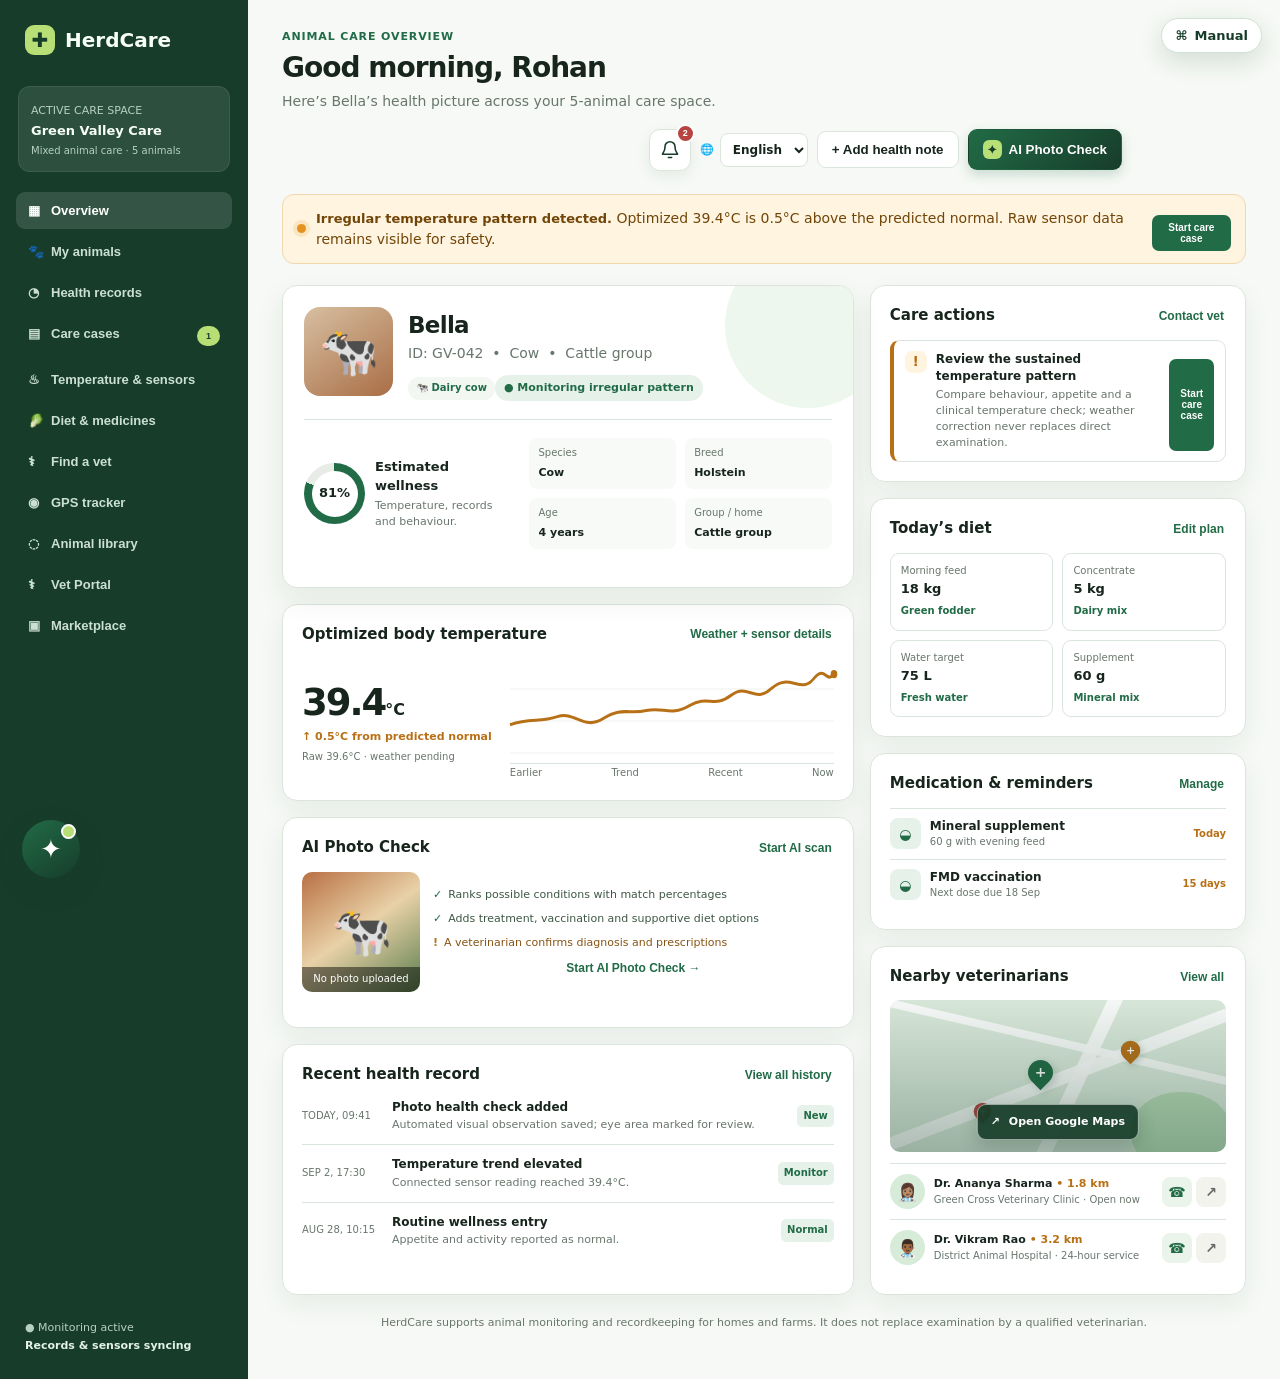
==== commit ca93cec5: "Build farm-direct livestock marketplace" ====
--- a/index.html
+++ b/index.html
@@ -356,8 +356,10 @@
     })();
   </script>
   <script>
-    /* Livestock product library: animal-husbandry outputs and waste-to-value guides. */
-    (()=>{
+    /* Marketplace navigation. The former in-dashboard product guide is bypassed for the dedicated commerce page. */
+    (()=>{
+      const addMarketplaceNav=()=>{const nav=document.querySelector('.nav');if(!nav||nav.querySelector('[data-livestock-page]'))return;const button=document.createElement('button');button.dataset.livestockPage='true';button.innerHTML='<span>▣</span>Marketplace';button.onclick=()=>{window.location.href='livestock-products.html'};nav.append(button)};
+      const marketplaceRoot=document.getElementById('app');if(marketplaceRoot)new MutationObserver(addMarketplaceNav).observe(marketplaceRoot,{childList:true});addMarketplaceNav();return;
       const products=[
         {id:'dairy',icon:'🥛',name:'Milk & dairy products',category:'Food',animals:'Dairy cattle · buffalo · goats',summary:'Turn clean, chilled milk into consumer-ready milk, curd, paneer, ghee, or cheese through hygienic, licensed processing.',steps:['Collect only clean milk from healthy animals and filter it using food-safe equipment.','Cool promptly and keep the cold chain intact until testing or processing.','Test and process through a licensed dairy facility; use validated pasteurisation and packaging controls.','Label, store, and distribute according to local food-safety rules.'],importance:'Value-added dairy products can reduce spoilage and diversify farm income.',considerations:'Food safety is critical. Follow local dairy licensing, hygiene, testing, and cold-chain requirements.'},
         {id:'eggs',icon:'🥚',name:'Table eggs',category:'Food',animals:'Laying hens · ducks · quail',summary:'Fresh eggs gathered, graded, packed, and sold using clean handling and appropriate storage.',steps:['Collect eggs frequently from clean nesting areas.','Remove visibly cracked or heavily soiled eggs from retail supply.','Grade and pack using clean, dry packaging.','Store and transport according to local egg-handling guidance.'],importance:'Egg production offers frequent, marketable outputs from well-managed poultry flocks.',considerations:'Keep housing clean and monitor flock health. Follow local rules for washing, labeling, and storage.'},
@@ -376,7 +378,7 @@
       const renderCards=category=>{const root=document.getElementById('product-grid');if(!root)return;const matching=products.filter(product=>category==='All'||product.category===category);root.innerHTML=matching.map(product=>`<article class="card product-card"><div class="product-icon">${product.icon}</div><h2>${safe(product.name)}</h2><p>${safe(product.summary)}</p><div class="product-meta">${safe(product.category)} · ${safe(product.animals)}</div><button data-product="${product.id}">View product guide →</button></article>`).join('');root.querySelectorAll('[data-product]').forEach(button=>button.onclick=()=>showGuide(button.dataset.product))};
       function showGuide(id){const product=products.find(item=>item.id===id);const main=document.querySelector('#app main');if(!product||!main)return;main.innerHTML=`<header class="top"><div><div class="eyebrow">Livestock products</div><button class="back-link" id="back-to-products">← Back to product library</button><h1>${product.icon} ${safe(product.name)}</h1><p>${safe(product.animals)}</p></div></header><div class="product-guide"><section class="card product-guide-main"><h2>How it is made</h2><ol class="product-steps">${product.steps.map(step=>`<li>${safe(step)}</li>`).join('')}</ol><div class="product-callout"><strong>Why it matters</strong><br>${safe(product.importance)}</div></section><aside class="card product-guide-aside"><div class="product-detail-icon">${product.icon}</div><h2>About this product</h2><p>${safe(product.summary)}</p><div class="product-safety"><strong>Important consideration</strong><br>${safe(product.considerations)}</div><button class="button primary" id="ask-aashu-product" style="margin-top:15px">Ask Aashu about this product</button></aside></div><p class="footer">Guidance is educational. Follow local food safety, waste handling, environmental, energy, and licensing requirements before producing or selling livestock products.</p>`;document.getElementById('back-to-products').onclick=showLivestock;document.getElementById('ask-aashu-product').onclick=()=>window.HerdCareAashu?.ask(`Tell me the key health, animal-welfare, hygiene, and safety questions I should consider for ${product.name}.`)}
       function showLivestock(){const main=document.querySelector('#app main');if(!main)return;const navButton=document.querySelector('[data-livestock-page]');if(navButton)setNav(navButton);main.innerHTML=`<header class="top"><div><div class="eyebrow">Farm value & circular resources</div><h1>Livestock</h1><p>Explore products from animal husbandry and responsibly managed farm by-products.</p></div></header><div class="livestock-intro"><span>♻</span><div><b>From animal care to useful products</b><p>Explore food, fibre, soil-input, and energy pathways—designed around animal welfare, hygiene, and responsible waste management.</p></div></div><div class="livestock-filter" id="livestock-filter">${['All','Food','Materials','Farm input','Energy'].map(category=>`<button class="${category==='All'?'active':''}" data-product-category="${category}">${category}</button>`).join('')}</div><section class="product-grid" id="product-grid"></section><p class="footer">These templates are educational starting points, not operating procedures. Confirm local rules, safety requirements, and professional advice before producing or selling products.</p>`;document.querySelectorAll('[data-product-category]').forEach(button=>button.onclick=()=>{document.querySelectorAll('[data-product-category]').forEach(item=>item.classList.toggle('active',item===button));renderCards(button.dataset.productCategory)});renderCards('All')}
-      const addNav=()=>{const nav=document.querySelector('.nav');if(!nav||nav.querySelector('[data-livestock-page]'))return;const button=document.createElement('button');button.dataset.livestockPage='true';button.innerHTML='<span>♻</span>Livestock';button.onclick=()=>{window.location.href='livestock-products.html'};nav.append(button)};
+      const addNav=()=>{const nav=document.querySelector('.nav');if(!nav||nav.querySelector('[data-livestock-page]'))return;const button=document.createElement('button');button.dataset.livestockPage='true';button.innerHTML='<span>▣</span>Marketplace';button.onclick=()=>{window.location.href='livestock-products.html'};nav.append(button)};
       new MutationObserver(addNav).observe(document.getElementById('app'),{childList:true,subtree:true});addNav();
     })();
   </script>
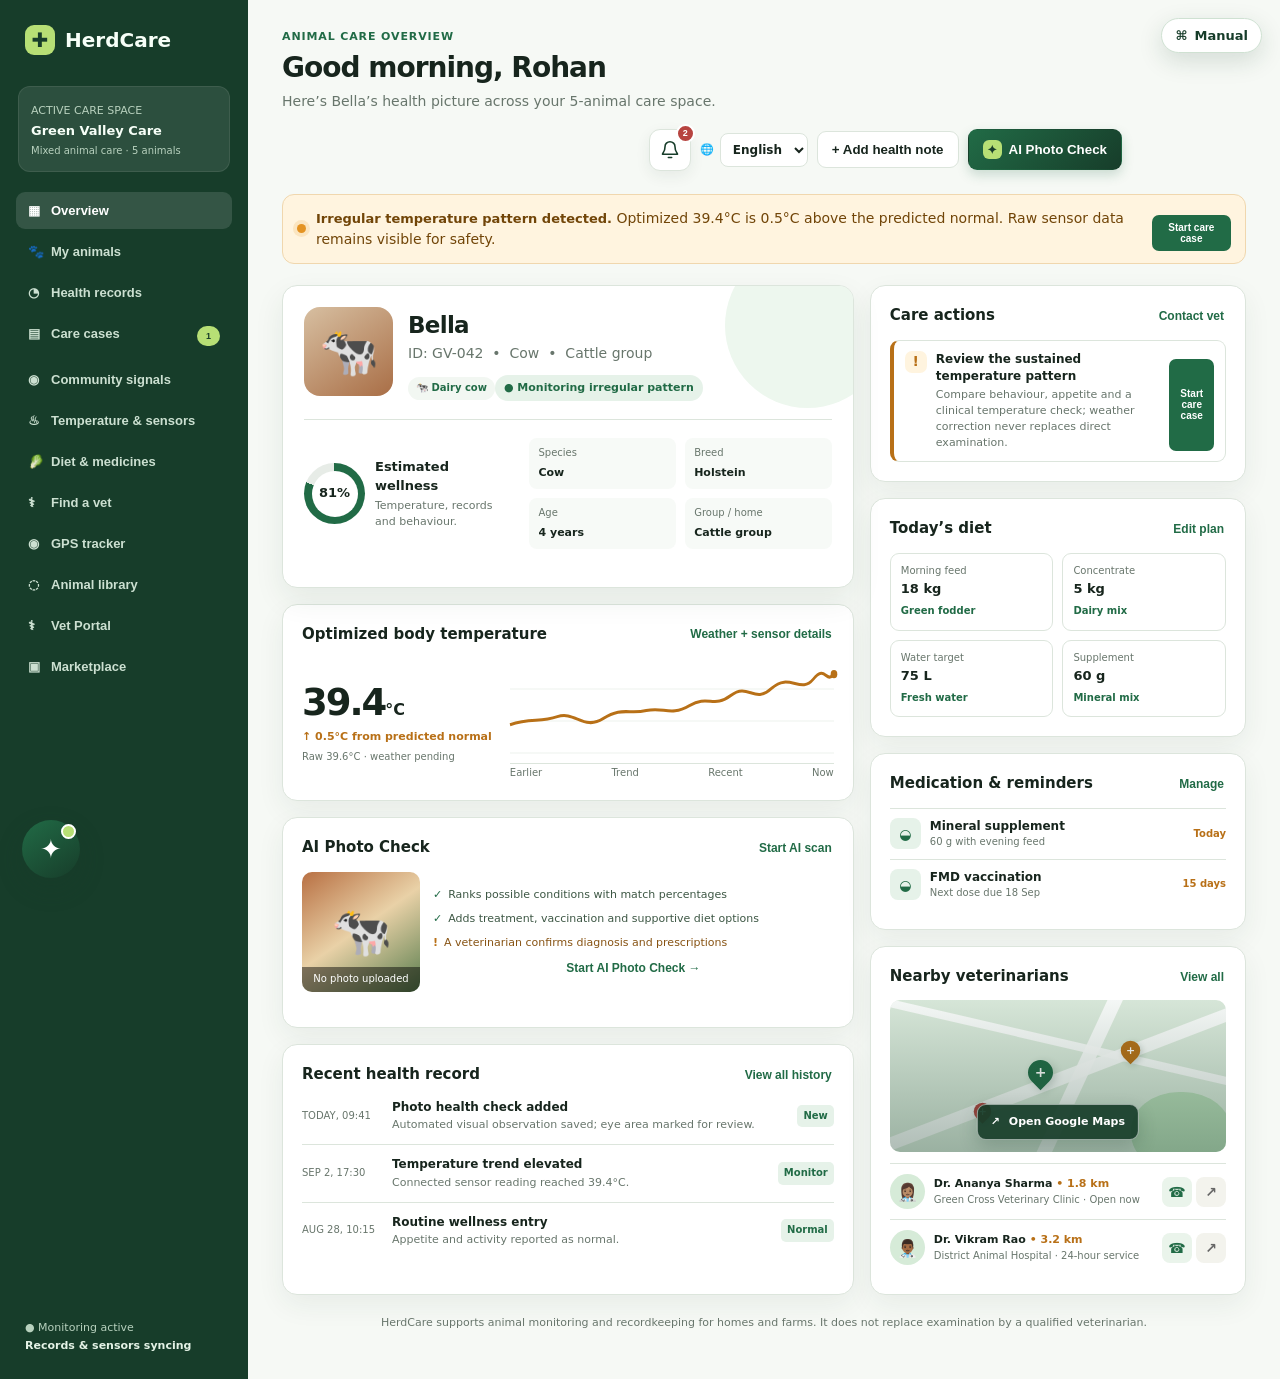
==== commit 10c8a97e: "Add privacy-preserving community signals" ====
--- a/index.html
+++ b/index.html
@@ -516,6 +516,8 @@
   </script>
   <link rel="stylesheet" href="care-cases.css">
   <script src="care-cases.js"></script>
+  <link rel="stylesheet" href="community-signals.css">
+  <script src="community-signals.js"></script>
   <link rel="stylesheet" href="vet-workspace.css">
   <script src="vet-workspace.js"></script>
   <link rel="stylesheet" href="stability-fixes.css">
--- a/community-signals.css
+++ b/community-signals.css
@@ -0,0 +1,4 @@
+.community-declaration{display:flex;gap:11px;align-items:flex-start;margin-bottom:18px;padding:14px 16px;border:1px solid #e2aaa6;border-left:5px solid var(--red);border-radius:12px;background:#fff4f3;color:#70332f}.community-declaration>span{display:grid;place-items:center;width:25px;height:25px;flex:none;border-radius:50%;background:var(--red);color:#fff;font-weight:950}.community-declaration strong{display:block;font-size:13px}.community-declaration p{margin:3px 0 0;font-size:10px}.community-summary{display:grid;grid-template-columns:repeat(4,minmax(0,1fr));gap:12px;margin-bottom:18px}.community-summary-card{padding:15px 16px}.community-summary-card small{display:block;color:var(--muted);font-size:9px;font-weight:850;letter-spacing:.05em;text-transform:uppercase}.community-summary-card b{display:block;margin:4px 0 1px;font-size:25px}.community-summary-card span{color:var(--muted);font-size:10px}.community-summary-card.monitoring{border-color:#efd39f;background:#fffbf2}.community-summary-card.reports{border-color:#dfb58d;background:#fff8f1}.community-summary-card.confirmed{border-color:#e2aaa6;background:#fff6f5}.community-layout{display:grid;grid-template-columns:minmax(0,1.5fr) minmax(300px,.7fr);gap:18px;align-items:start}.community-map-card,.community-detail,.community-privacy,.community-report,.community-model{padding:18px}.community-map-head{display:flex;justify-content:space-between;gap:15px;align-items:end;margin-bottom:13px}.community-map-head h2,.community-detail h2,.community-model h2{margin:0;font-size:16px}.community-map-head p,.community-model p{margin:3px 0 0;color:var(--muted);font-size:10px}.community-map-head label{color:var(--muted);font-size:9px;font-weight:850;text-transform:uppercase}.community-map-head select{display:block;min-width:205px;margin-top:4px;padding:8px 9px;border:1px solid var(--line);border-radius:8px;background:#fff;color:var(--ink);font:inherit;font-size:10px}.community-map{position:relative;isolation:isolate;overflow:hidden;height:420px;border:1px solid #cbdccb;border-radius:14px;background:linear-gradient(145deg,#dfeee0,#ecf4e9 48%,#d7e8d4)}.community-map:before{position:absolute;inset:0;z-index:-3;background-image:linear-gradient(#fff5 1px,transparent 1px),linear-gradient(90deg,#fff5 1px,transparent 1px);background-size:44px 44px;content:""}.community-road{position:absolute;z-index:-1;border:5px solid #fff9;border-radius:99px;background:#c9d8c9}.community-road:after{position:absolute;inset:50% 0 auto;border-top:1px dashed #98ab99;content:""}.road-one{left:-12%;top:45%;width:124%;height:16px;transform:rotate(-10deg)}.road-two{left:49%;top:-18%;width:16px;height:140%;transform:rotate(17deg)}.community-water{position:absolute;z-index:-2;right:-9%;bottom:-13%;width:61%;height:38%;border-radius:50% 50% 0 0;background:#b9dce1aa;transform:rotate(-8deg)}.community-area{position:absolute;left:var(--x);top:var(--y);width:var(--w);height:var(--h);display:grid;place-content:center;justify-items:center;padding:9px;border:2px solid #a9c8ad;border-radius:25px 38px 29px 42px;background:#eef7efdc;color:#31583a;box-shadow:0 7px 18px #254e3421;cursor:pointer;backdrop-filter:blur(2px);transition:.16s transform,.16s box-shadow,.16s border-color}.community-area:hover,.community-area.selected{z-index:3;transform:translateY(-3px);box-shadow:0 13px 24px #254e3433}.community-area.selected{border-color:var(--forest);outline:3px solid #fff9}.community-area.monitoring{border-color:#d6a245;background:#fff4d9e8;color:#795019}.community-area.similar-reports{border-color:#cf7d32;background:#ffead7e8;color:#7a3d14}.community-area.vet-confirmed{border-color:#ba4c47;background:#fde4e2ed;color:#7a2e2a}.community-area-icon{display:grid;place-items:center;width:25px;height:25px;margin-bottom:3px;border-radius:8px;background:#fff9;font-weight:950}.community-area strong{font-size:11px}.community-area small{margin-top:2px;font-size:8px;font-weight:800;text-align:center;line-height:1.2}.community-map-privacy{position:absolute;left:12px;bottom:11px;z-index:5;padding:6px 9px;border:1px solid #ffffffb8;border-radius:99px;background:#173d2ad9;color:#fff;font-size:8px;font-weight:800}.community-legend{display:flex;flex-wrap:wrap;gap:10px;margin-top:11px;color:var(--muted);font-size:9px}.community-legend span{display:flex;align-items:center;gap:5px}.community-legend i{width:9px;height:9px;border-radius:50%;background:#69a276}.community-legend i.monitoring{background:#d6a245}.community-legend i.similar-reports{background:#cf7d32}.community-legend i.vet-confirmed{background:#ba4c47}.community-side{display:grid;gap:18px}.community-detail-status{display:flex;gap:10px;align-items:center;padding-bottom:13px;border-bottom:1px solid var(--line)}.community-detail-status>span{display:grid;place-items:center;width:39px;height:39px;border-radius:11px;background:#e7f3e9;color:var(--green);font-size:18px;font-weight:950}.community-detail-status.monitoring>span{background:var(--amber-bg);color:var(--amber)}.community-detail-status.similar-reports>span{background:#ffead7;color:#b45b18}.community-detail-status.vet-confirmed>span{background:var(--red-bg);color:var(--red)}.community-detail-status small{display:block;color:var(--muted);font-size:9px}.community-detail>p{color:var(--muted);font-size:11px}.community-detail dl{display:grid;gap:7px;margin:13px 0}.community-detail dl div{display:flex;justify-content:space-between;gap:12px;padding:8px;border-radius:8px;background:#f7faf7}.community-detail dt{color:var(--muted);font-size:9px}.community-detail dd{margin:0;text-align:right;font-size:9px;font-weight:800}.community-vet-note{padding:10px;border-left:4px solid var(--red);border-radius:8px;background:var(--red-bg);font-size:9px}.community-vet-note b{display:block;margin-bottom:2px}.community-detail-foot{margin-top:11px;color:var(--muted);font-size:8px;line-height:1.5}.community-privacy .head{margin-bottom:11px}.community-rule{display:grid;grid-template-columns:27px 1fr;gap:9px;padding:9px 0;border-top:1px solid var(--line)}.community-rule:first-of-type{border-top:0}.community-rule>b{display:grid;place-items:center;width:26px;height:26px;border-radius:8px;background:var(--pale);color:var(--green);font-size:10px}.community-rule strong,.community-rule span{display:block}.community-rule strong{font-size:10px}.community-rule span{color:var(--muted);font-size:9px}.community-lower{display:grid;grid-template-columns:minmax(280px,.65fr) minmax(0,1.35fr);gap:18px;margin-top:18px;align-items:start}.community-report .head p{margin:3px 0 0;color:var(--muted);font-size:9px}.community-report form{display:grid;gap:10px}.community-report label{font-size:9px;font-weight:850}.community-report select{display:block;width:100%;margin-top:4px;padding:9px;border:1px solid var(--line);border-radius:8px;background:#fff;color:var(--ink);font:inherit;font-size:10px}.community-form-note{padding:9px;border-left:3px solid var(--amber);border-radius:7px;background:var(--amber-bg);color:#714508;font-size:8px;line-height:1.5}.community-report .button{width:100%;font-size:10px}.community-model-head{display:flex;justify-content:space-between;gap:16px}.community-collection-counts{display:flex;flex-wrap:wrap;justify-content:flex-end;gap:6px}.community-collection-counts span{padding:7px 8px;border-radius:8px;background:#f1f6f1;color:var(--muted);font-size:8px}.community-collection-counts b{color:var(--green);font-size:12px}.community-model details{margin-top:14px;border:1px solid var(--line);border-radius:9px;background:#fbfcfb}.community-model summary{padding:10px 11px;color:var(--green);font-size:9px;font-weight:850;cursor:pointer}.community-model pre{max-height:290px;overflow:auto;margin:0;padding:12px;border-top:1px solid var(--line);background:#12281c;color:#d8ebdc;font:9px/1.5 ui-monospace,SFMono-Regular,Menlo,monospace;white-space:pre-wrap}.community-production-note{margin-top:11px;padding:10px;border-radius:8px;background:#f4f6f4;color:var(--muted);font-size:9px;line-height:1.5}.community-production-note strong{color:var(--ink)}
+@media(max-width:1050px){.community-layout{grid-template-columns:1fr}.community-side{grid-template-columns:1fr 1fr}.community-lower{grid-template-columns:1fr}.community-map{height:390px}}
+@media(max-width:720px){.community-summary{grid-template-columns:1fr 1fr}.community-map-head{align-items:stretch;flex-direction:column}.community-map-head select{width:100%;min-width:0}.community-map{height:430px}.community-side{grid-template-columns:1fr}.community-model-head{flex-direction:column}.community-collection-counts{justify-content:flex-start}.community-area small{font-size:7px}}
+@media(max-width:460px){.community-summary{grid-template-columns:1fr}.community-map{height:470px}.community-area{min-width:83px;min-height:84px}.community-map-privacy{right:9px;text-align:center}.community-declaration{padding:12px}.community-summary-card{padding:12px}}
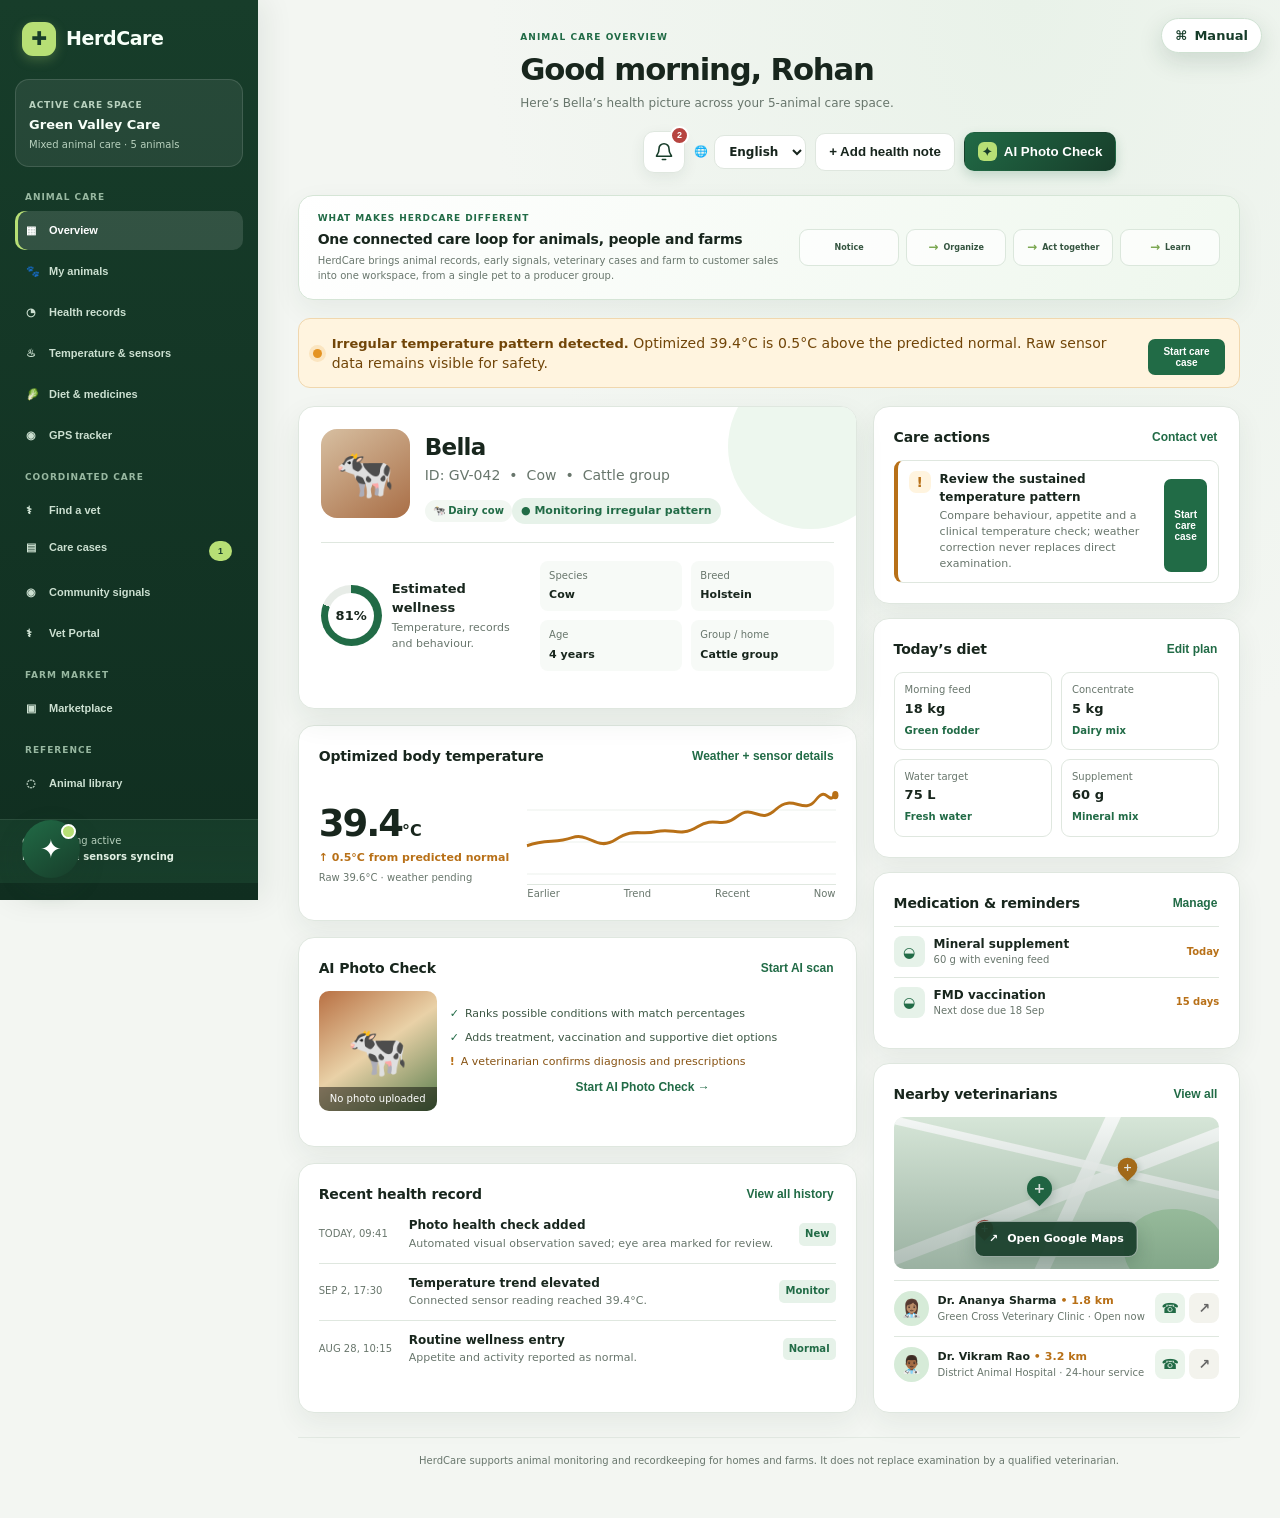
==== commit 20a76c06: "Redesign HerdCare navigation and page shell" ====
--- a/index.html
+++ b/index.html
@@ -271,7 +271,7 @@
       const displayNames={en:'English',hi:'हिन्दी',bn:'বাংলা',mr:'मराठी'};
       const style=document.createElement('style');style.textContent=`.language-control{display:flex;align-items:center;gap:6px;margin-left:auto;color:var(--muted);font-size:11px;font-weight:750}.language-control select{border:1px solid var(--line);border-radius:8px;background:#fff;color:var(--ink);padding:8px;font:inherit;font-size:12px;cursor:pointer}@media(max-width:720px){.language-control{margin-left:0}.top .language-control{margin-top:4px}}`;document.head.append(style);
       const translate=()=>{document.documentElement.lang=language;const dictionary=labels[language]||{};const walker=document.createTreeWalker(document.body,NodeFilter.SHOW_TEXT);const nodes=[];while(walker.nextNode())nodes.push(walker.currentNode);nodes.forEach(node=>{if(!node.parentElement||['SCRIPT','STYLE'].includes(node.parentElement.tagName))return;const original=node.__herdcareOriginal??node.nodeValue;node.__herdcareOriginal=original;const key=original.trim();if(!key)return;const replacement=dictionary[key]||key;const leading=original.match(/^\s*/)?.[0]||'';const trailing=original.match(/\s*$/)?.[0]||'';const next=leading+replacement+trailing;if(node.nodeValue!==next)node.nodeValue=next});document.querySelectorAll('[data-language-select]').forEach(select=>select.value=language)};
-      const addControl=()=>{const header=document.querySelector('.top');if(!header||header.querySelector('[data-language-select]'))return;const control=document.createElement('label');control.className='language-control';control.innerHTML=`<span>🌐</span><select data-language-select aria-label="Website language">${Object.entries(displayNames).map(([code,name])=>`<option value="${code}">${name}</option>`).join('')}</select>`;let tools=header.querySelector('.tools');if(!tools){tools=document.createElement('div');tools.className='tools';header.append(tools)}tools.prepend(control);const select=control.querySelector('select');select.value=language;select.onchange=()=>{language=select.value;localStorage.setItem(LANGUAGE_KEY,language);translate()}};
+      const addControl=()=>{const header=document.querySelector('.top');if(!header||header.querySelector('[data-language-select]'))return;const control=document.createElement('label');control.className='language-control';control.innerHTML=`<span>🌐</span><select data-language-select aria-label="Website language">${Object.entries(displayNames).map(([code,name])=>`<option value="${code}">${name}</option>`).join('')}</select>`;let tools=header.querySelector('.tools');if(!tools){tools=document.createElement('div');tools.className='tools';header.append(tools)}tools.prepend(control);const select=control.querySelector('select');select.value=language;select.onchange=()=>{language=select.value;localStorage.setItem(LANGUAGE_KEY,language);translate();window.dispatchEvent(new Event('herdcare:language-updated'))}};
       const update=()=>{addControl();translate()};new MutationObserver(update).observe(document.getElementById('app'),{childList:true,subtree:true});update();
     })();
   </script>
@@ -521,4 +521,6 @@
   <link rel="stylesheet" href="vet-workspace.css">
   <script src="vet-workspace.js"></script>
   <link rel="stylesheet" href="stability-fixes.css">
+  <link rel="stylesheet" href="workspace-shell.css">
+  <script src="workspace-shell.js"></script>
 </html>
--- a/workspace-shell.css
+++ b/workspace-shell.css
@@ -0,0 +1,19 @@
+:root{--paper:#f3f6f2;--line:#dfe7df;--shadow:0 10px 28px #183b2810;--shadow-hover:0 16px 34px #183b2818}
+body{background:radial-gradient(ellipse at 80% 0,#e9f2e9 0,transparent 37%),var(--paper);color:#18261d;letter-spacing:.002em}
+.shell{grid-template-columns:258px minmax(0,1fr)}
+.sidebar{position:sticky;top:0;height:100vh;overflow:auto;padding:22px 15px 16px;background:linear-gradient(180deg,#173d2a,#102e20);box-shadow:8px 0 28px #102e2012}
+.brand{padding:0 7px;font-size:19px;letter-spacing:-.4px}.brand-mark{width:34px;height:34px;border-radius:11px;box-shadow:0 4px 12px #b7df7540}
+.farm{margin:23px 0 17px;padding:13px;border-color:#ffffff20;border-radius:14px;background:#ffffff12}.farm small{letter-spacing:.08em;font-size:9px;font-weight:850}.farm strong{font-size:13px}.farm span{line-height:1.45}
+.nav{gap:2px}.nav-group-label{padding:14px 10px 5px;color:#98b8a1;font-size:9px;font-weight:900;letter-spacing:.11em;text-transform:uppercase}.nav button{min-height:39px;padding:9px 11px;border-radius:10px;font-size:11px;transition:background .15s,color .15s,transform .15s}.nav button:hover{transform:translateX(2px);background:#ffffff12}.nav button.active{background:#ffffff20;box-shadow:inset 3px 0 #b7df75;color:#fff}.nav span{width:23px}
+.side-foot{margin:16px -15px -16px;padding:13px 22px 18px;background:linear-gradient(180deg,#173d2ae8,#173d2a);border-top:1px solid #ffffff16;font-size:10px}.side-foot strong{font-size:10px}
+.main{width:auto;min-width:0;max-width:none;margin:0;padding:31px clamp(20px,3.1vw,48px) 50px}.top{align-items:center;margin-bottom:22px}.top h1{font-size:clamp(25px,2.4vw,34px);letter-spacing:-1.2px}.top p{max-width:720px;font-size:12px;line-height:1.6}.eyebrow{font-size:9px;letter-spacing:.12em}.tools{align-items:center;flex-wrap:wrap}.language-control select{padding:8px 10px;border-radius:10px}.button{min-height:38px;border-radius:10px;padding:9px 13px;cursor:pointer;transition:transform .15s,box-shadow .15s,background .15s}.button:hover{transform:translateY(-1px);box-shadow:var(--shadow-hover)}.button:focus-visible,.nav button:focus-visible{outline:3px solid #b7df75;outline-offset:2px}
+.card{border-radius:16px;box-shadow:var(--shadow);transition:box-shadow .18s,border-color .18s}.section,.wide-card,.info{padding:20px}.head{margin-bottom:16px}.head h2{font-size:14px;letter-spacing:-.15px}.notice{border-radius:12px;margin-bottom:18px}.dashboard{gap:16px}.stack{gap:16px}.stack.right{gap:14px}.profile{padding:22px}.main>header.top+*{scroll-margin-top:20px}.footer{margin-top:24px;padding-top:15px;border-top:1px solid #e2e9e2;font-size:10px;line-height:1.55}
+.page-head,.case-detail-head,.community-map-head,.vet-queue-head{gap:14px}.case-prototype-note,.community-declaration,.vet-workspace-intro,.market-safety{border-radius:12px}.case-summary,.community-summary,.vet-workspace-summary,.thermal-summary,.animal-summary-grid{gap:10px}.case-summary-card,.thermal-metric,.animal-summary{border-radius:13px}.case-layout,.community-layout,.vet-workspace-layout{gap:14px}.case-queue,.case-detail,.community-map-card,.community-detail,.community-privacy,.community-report,.community-model{border-radius:14px}
+.animal-toolbar,.market-toolbar,.library-tools{border-radius:13px}.animal-card,.breed-card,.directory-vet,.vet-case-queue,.vet-case-detail{border-radius:13px}.animal-card:hover,.breed-card:hover{box-shadow:var(--shadow-hover)}
+.market-topbar{box-shadow:0 4px 20px #102e201c}.market-main{max-width:1320px}.market-hero{border-radius:22px}.market-grid{gap:14px}.market-card{border-radius:15px}.market-footer{line-height:1.6}
+.workspace-usp{display:grid;grid-template-columns:minmax(0,1.1fr) minmax(0,1fr);gap:18px;align-items:center;margin:0 0 18px;padding:16px 19px;border:1px solid #d5e5d6;border-radius:15px;background:linear-gradient(115deg,#fff,#eef7ed);box-shadow:var(--shadow)}.workspace-usp-copy small{display:block;color:var(--green);font-size:9px;font-weight:900;letter-spacing:.1em;text-transform:uppercase}.workspace-usp-copy strong{display:block;margin-top:4px;font-size:14px;letter-spacing:-.25px}.workspace-usp-copy p{margin:4px 0 0;color:var(--muted);font-size:10px;line-height:1.5}.workspace-usp-flow{display:grid;grid-template-columns:repeat(4,1fr);gap:7px}.workspace-usp-flow span{display:flex;align-items:center;justify-content:center;gap:5px;min-height:37px;padding:6px;border:1px solid #dbe7dc;border-radius:9px;background:#ffffffb8;color:#355540;text-align:center;font-size:8px;font-weight:850}.workspace-usp-flow b{color:#77a54c;font-size:12px}
+.sidebar .nav-group-label:first-child{padding-top:7px}
+@media(max-width:1020px){.shell{grid-template-columns:220px minmax(0,1fr)}.main{padding:24px 20px 40px}.community-layout,.case-layout{grid-template-columns:1fr}.workspace-usp{grid-template-columns:1fr}}
+@media(max-width:720px){.shell{display:block}.sidebar{position:fixed;z-index:60;inset:auto 0 0;width:100%;height:auto;overflow:visible;padding:6px 8px calc(6px + env(safe-area-inset-bottom));border-radius:17px 17px 0 0;background:#153c29f7;box-shadow:0 -7px 28px #102e2030;backdrop-filter:blur(14px)}.brand,.farm,.side-foot{display:none}.nav{display:flex;align-items:stretch;gap:4px;overflow-x:auto;scrollbar-width:none}.nav::-webkit-scrollbar{display:none}.nav-group-label{display:none}.nav button{flex:0 0 71px;display:grid;place-items:center;align-content:center;gap:2px;min-width:0;min-height:54px;padding:5px 3px;border-radius:10px;color:#cce0d1;font-size:8px;line-height:1.15;text-align:center;white-space:normal}.nav button:hover{transform:none}.nav button.active{box-shadow:inset 0 3px #b7df75}.nav span{width:auto;font-size:15px}.main{padding:22px 15px calc(90px + env(safe-area-inset-bottom))}.top{gap:10px;margin-bottom:17px}.top .tools{justify-content:flex-start}.workspace-usp{padding:13px;gap:12px}.workspace-usp-flow{grid-template-columns:repeat(2,1fr)}.workspace-usp-flow span{justify-content:flex-start;padding-left:10px}.section,.wide-card,.info{padding:15px}.profile{padding:16px}.market-main{padding-bottom:100px}.market-topbar{z-index:55}}
+@media(max-width:390px){.nav button{flex-basis:63px}.main{padding-left:12px;padding-right:12px}.top h1{font-size:24px}}
+@media(prefers-reduced-motion:reduce){*,*:before,*:after{scroll-behavior:auto!important;transition:none!important;animation:none!important}}
